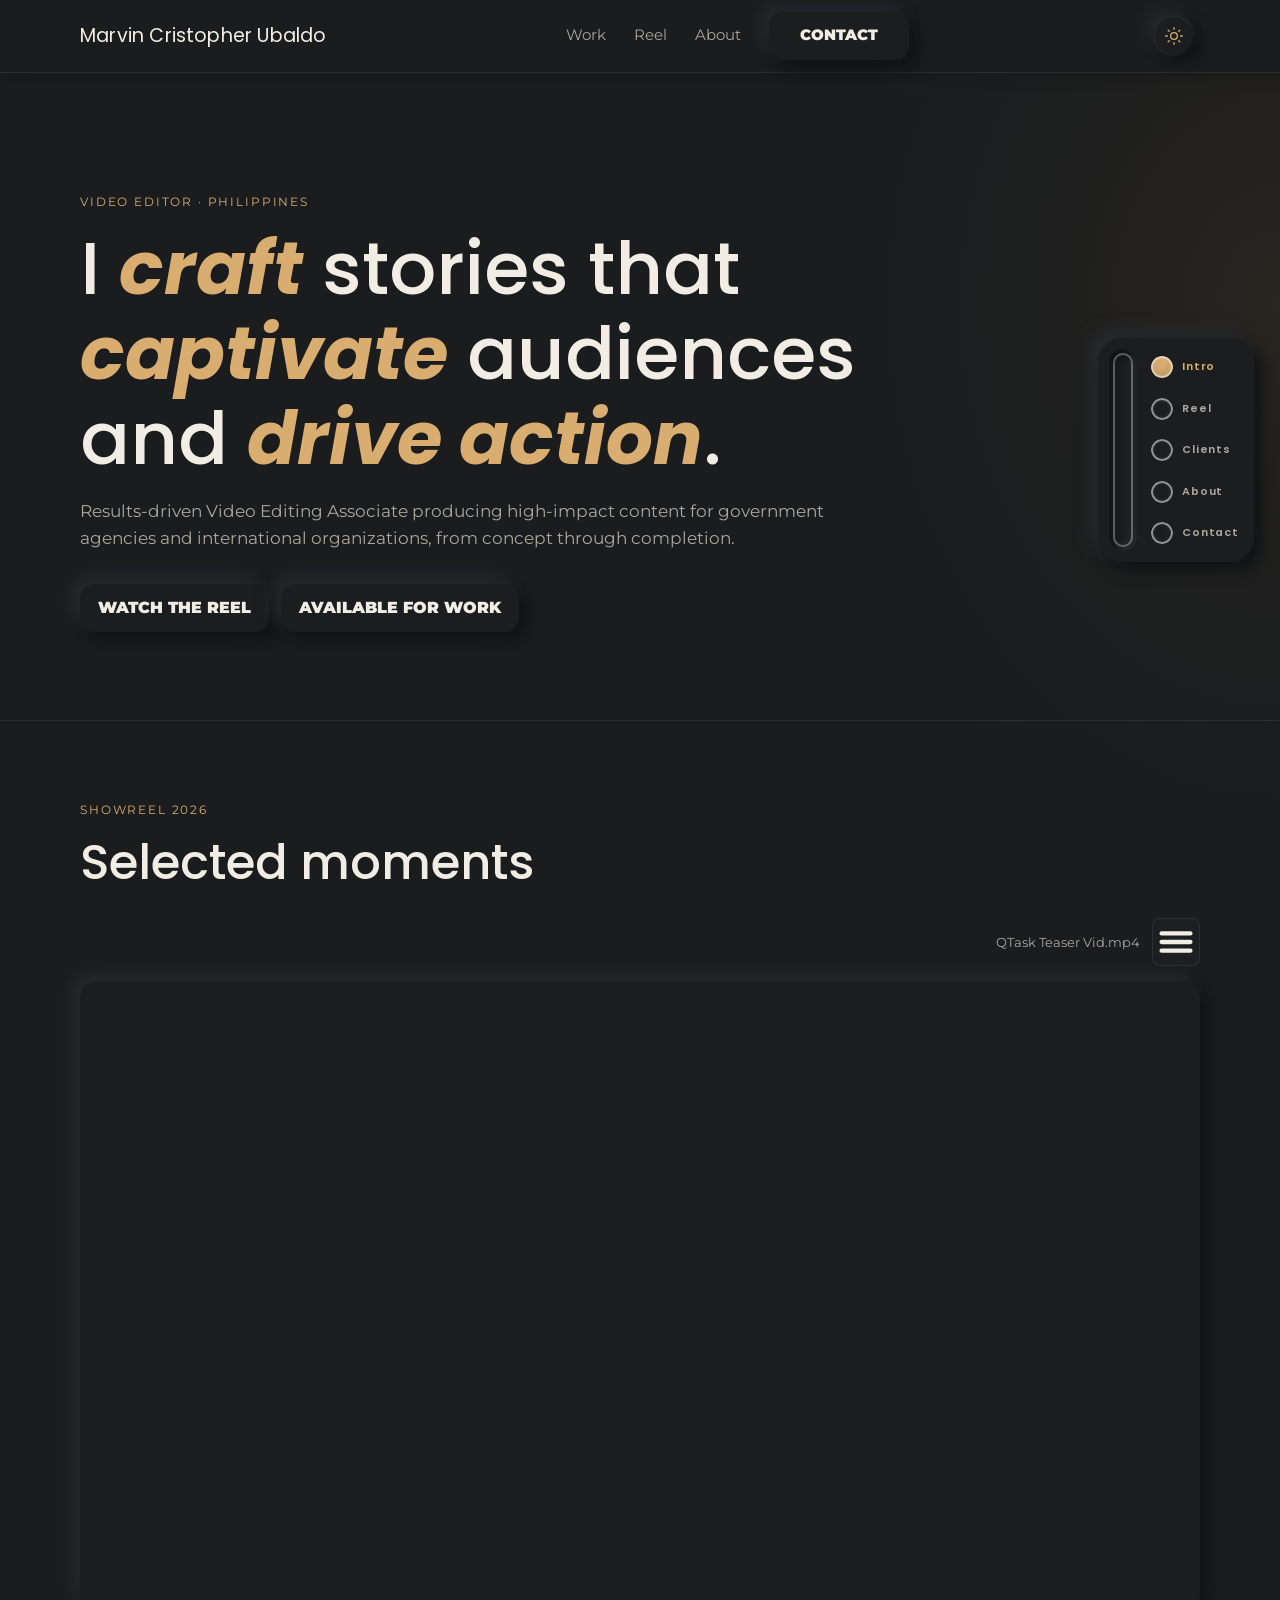
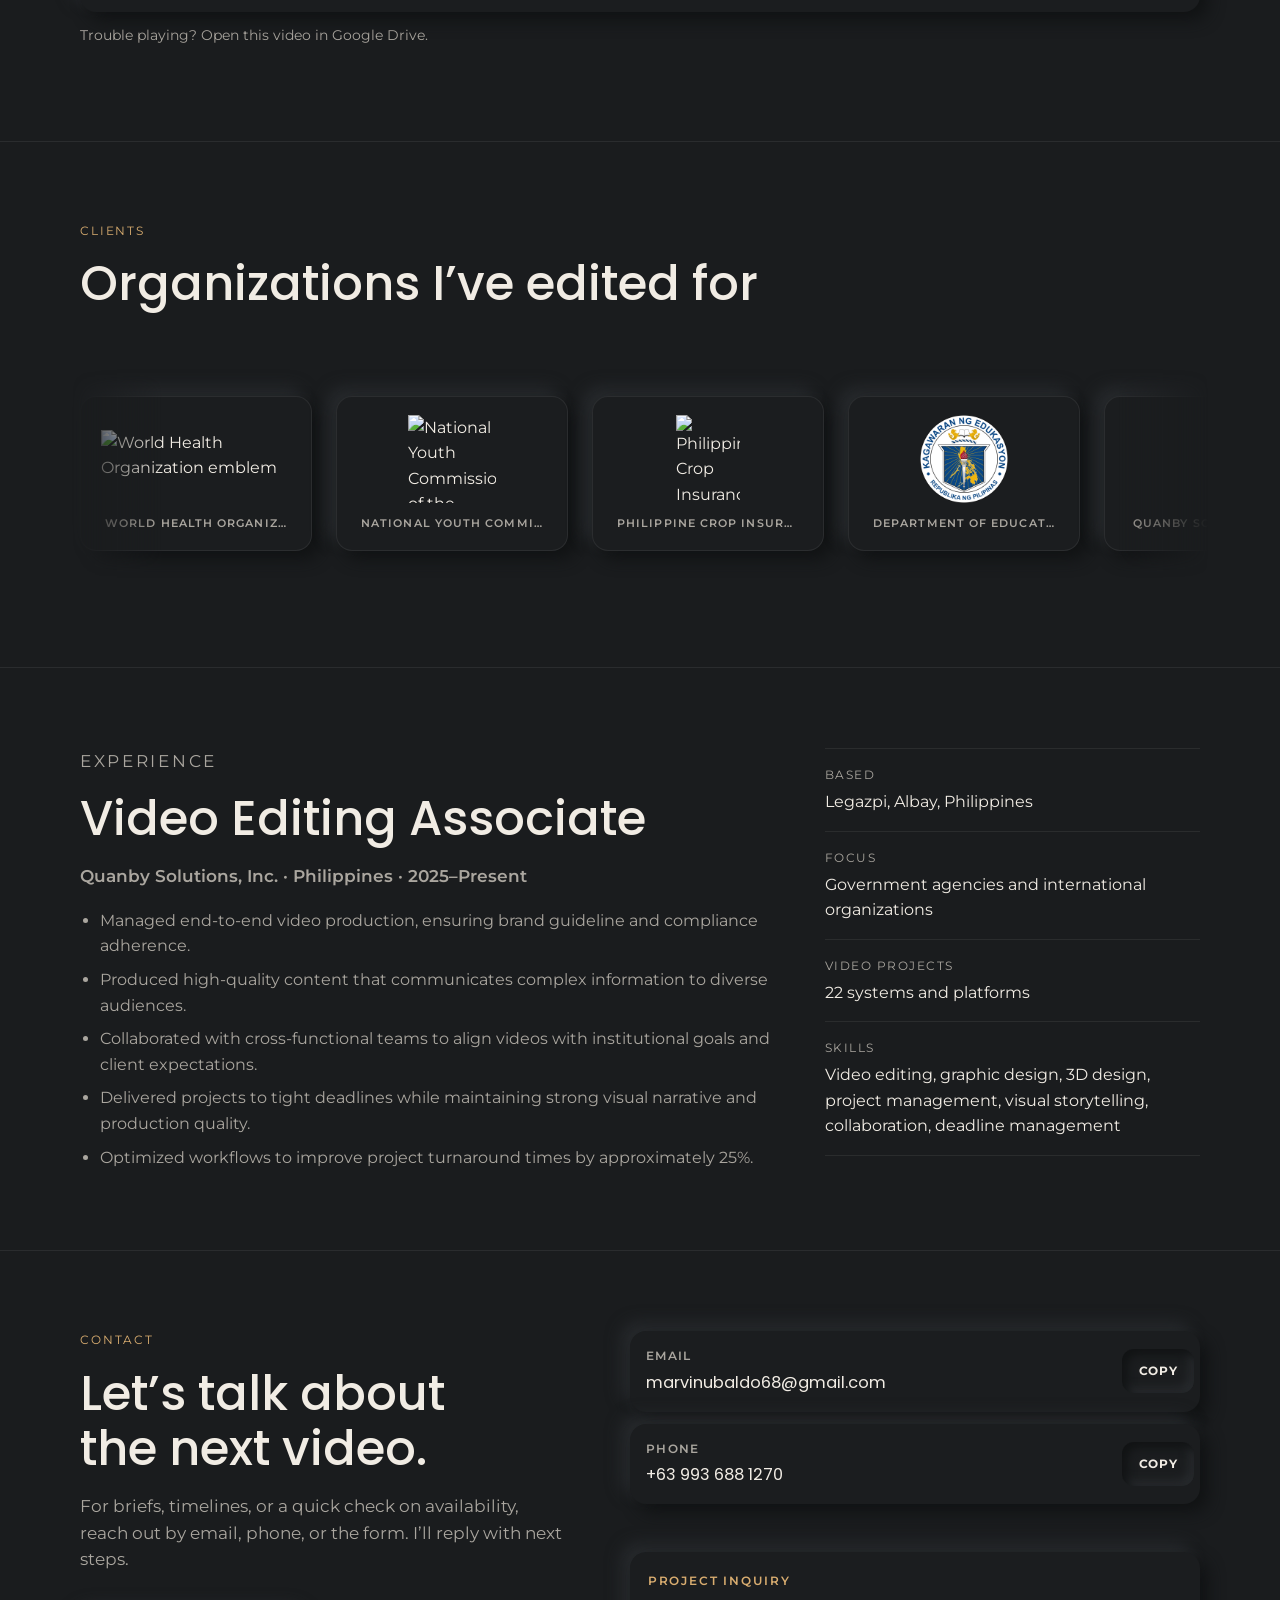
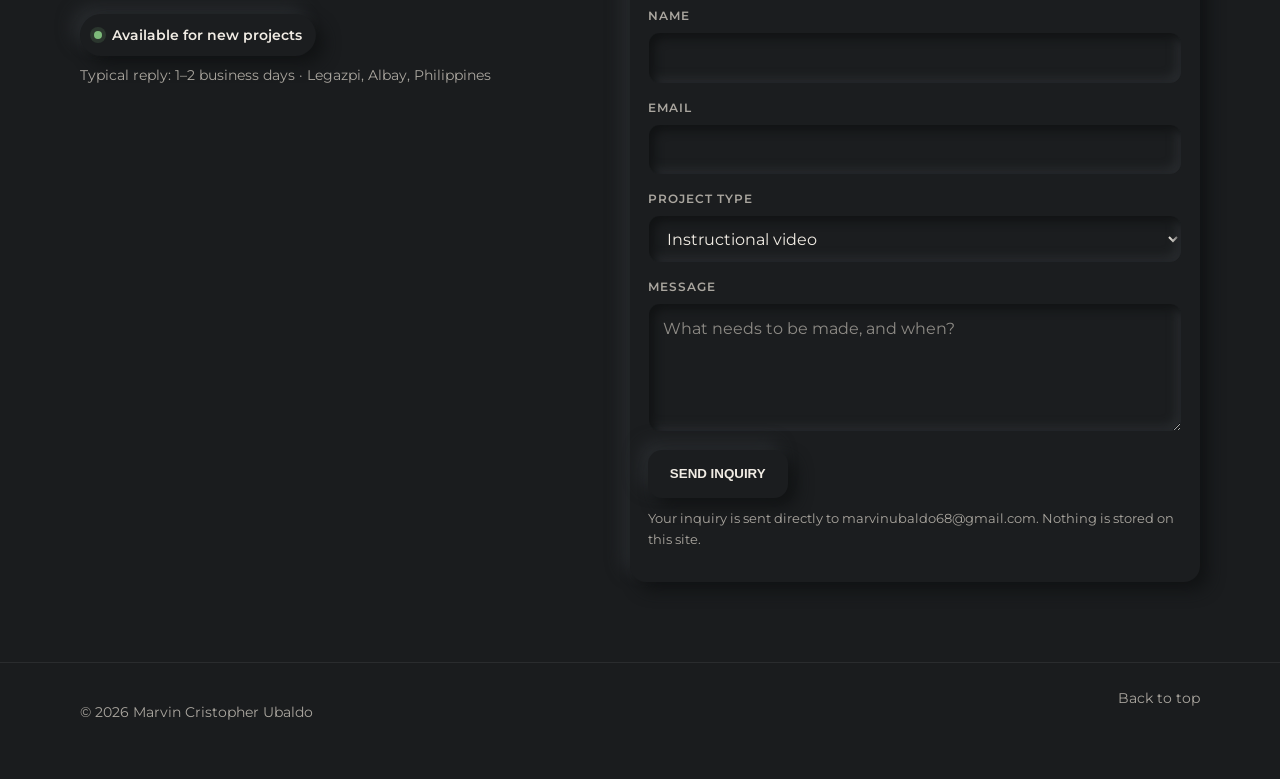
==== index.html @ cabde0e0 "" ====
<!DOCTYPE html>
<html lang="en">
  <head>
    <meta charset="UTF-8" />
    <meta name="viewport" content="width=device-width, initial-scale=1.0" />
    <title>Marvin Cristopher Ubaldo — Video Editor</title>
    <meta
      name="description"
      content="Video Editing Associate producing high-impact video content for government agencies and international organizations."
    />
    <meta property="og:title" content="Marvin Cristopher Ubaldo — Video Editor" />
    <meta
      property="og:description"
      content="High-impact video editing for government agencies, international organizations, health, education, and technology."
    />
    <meta property="og:type" content="website" />
    <link rel="icon" href="data:image/svg+xml,<svg xmlns='http://www.w3.org/2000/svg' viewBox='0 0 100 100'><rect fill='%230b0b0c' width='100' height='100'/><text y='.72em' x='12' font-size='78'>▶</text></svg>" />
    <link rel="preconnect" href="https://fonts.googleapis.com" />
    <link rel="preconnect" href="https://fonts.gstatic.com" crossorigin />
    <link
      href="https://fonts.googleapis.com/css2?family=Montserrat:wght@400;500;600;700&family=Poppins:wght@400;500;600;700&display=swap"
      rel="stylesheet"
    />
    <script>
      try {
        if (localStorage.getItem("portfolio-theme") === "light") {
          document.documentElement.dataset.theme = "light";
        }
      } catch {}
    </script>
    <link rel="stylesheet" href="css/style.css" />
  </head>
  <body>
    <a class="skip-link" href="#main">Skip to content</a>
    <nav class="division-nav" aria-label="Page sections" aria-expanded="false">
      <div class="radio-input">
        <div class="glass" aria-hidden="true"><div class="glass-inner"></div></div>
        <div class="selector">
          <label class="choice" for="division-home">
            <span class="choice-control"><input class="choice-circle" id="division-home" type="radio" name="division" value="home" aria-label="Go to introduction" checked /><span class="ball"></span></span>
            <span class="choice-name" aria-hidden="true">Intro</span>
          </label>
          <label class="choice" for="division-reel">
            <span class="choice-control"><input class="choice-circle" id="division-reel" type="radio" name="division" value="reel" aria-label="Go to showreel" /><span class="ball"></span></span>
            <span class="choice-name" aria-hidden="true">Reel</span>
          </label>
          <label class="choice" for="division-work">
            <span class="choice-control"><input class="choice-circle" id="division-work" type="radio" name="division" value="work" aria-label="Go to client logos" /><span class="ball"></span></span>
            <span class="choice-name" aria-hidden="true">Clients</span>
          </label>
          <label class="choice" for="division-about">
            <span class="choice-control"><input class="choice-circle" id="division-about" type="radio" name="division" value="about" aria-label="Go to about section" /><span class="ball"></span></span>
            <span class="choice-name" aria-hidden="true">About</span>
          </label>
          <label class="choice" for="division-contact">
            <span class="choice-control"><input class="choice-circle" id="division-contact" type="radio" name="division" value="contact" aria-label="Go to contact section" /><span class="ball"></span></span>
            <span class="choice-name" aria-hidden="true">Contact</span>
          </label>
        </div>
      </div>
    </nav>

    <header class="site-header" id="top">
      <div class="wrap header-inner">
        <a class="logo" href="#top">Marvin Cristopher Ubaldo</a>
        <button class="nav-toggle" type="button" aria-label="Open menu" aria-expanded="false">
          <span></span><span></span>
        </button>
        <nav class="nav" aria-label="Primary">
          <a href="#work">Work</a>
          <a href="#reel">Reel</a>
          <a href="#about">About</a>
          <a class="nav-cta box" href="#contact">Contact</a>
        </nav>
        <button
          class="toggle"
          id="theme-toggle"
          type="button"
          aria-label="Switch to light mode"
          aria-pressed="false"
          title="Switch to light mode"
        >
          <span class="button" aria-hidden="true"></span>
          <span class="label" aria-hidden="true">
            <svg class="theme-icon theme-icon-sun" viewBox="0 0 24 24" aria-hidden="true">
              <circle cx="12" cy="12" r="4" />
              <path d="M12 2v2m0 16v2M4.93 4.93l1.42 1.42m11.3 11.3 1.42 1.42M2 12h2m16 0h2M4.93 19.07l1.42-1.42m11.3-11.3 1.42-1.42" />
            </svg>
            <svg class="theme-icon theme-icon-moon" viewBox="0 0 24 24" aria-hidden="true">
              <path d="M20.2 15.2A8.5 8.5 0 0 1 8.8 3.8 8.5 8.5 0 1 0 20.2 15.2Z" />
            </svg>
          </span>
        </button>
      </div>
    </header>

    <main id="main">
      <section class="hero reveal" id="home">
        <div class="wrap hero-inner">
          <p class="eyebrow">Video editor · Philippines</p>
          <h1>
            I <strong>craft</strong> stories that <strong>captivate</strong>
            audiences and <strong>drive action</strong>.
          </h1>
          <p class="lede">
            Results-driven Video Editing Associate producing high-impact content
            for government agencies and international organizations, from concept
            through completion.
          </p>
          <div class="hero-actions">
            <a class="box" href="#reel">Watch the reel</a>
            <a class="box" href="#contact">Available for work</a>
          </div>
        </div>
      </section>

      <section class="reel reveal" id="reel">
        <div class="wrap">
          <div class="section-head">
            <p class="eyebrow">Showreel 2026</p>
            <h2>Selected moments</h2>
          </div>
          <div class="reel-controls">
            <p class="reel-current" id="reel-current">QTask Teaser Vid.mp4</p>
            <label class="hamburger">
              <input
                id="reel-menu-toggle"
                type="checkbox"
                aria-label="Choose a project"
                aria-expanded="false"
                aria-controls="reel-project-menu"
              />
              <svg viewBox="0 0 32 32" aria-hidden="true">
                <path class="line line-top" d="M6 10H26" />
                <path class="line line-middle" d="M6 16H26" />
                <path class="line line-bottom" d="M6 22H26" />
              </svg>
            </label>
            <div class="reel-project-menu" id="reel-project-menu" aria-label="Choose a project" aria-hidden="true" inert>
              <button class="reel-project-option" type="button" data-file-id="1BiX3a0gwJV4_x8pyCG_g06KOIWh4gqRu" aria-pressed="true">QTask Teaser Vid.mp4</button>
              <button class="reel-project-option" type="button" data-file-id="14XFI63H0WCrE6YKmWakEeVRTn1YsuMh0" aria-pressed="false">AMLC.mp4</button>
              <button class="reel-project-option" type="button" data-file-id="114niZEH38hlTI4XPyJ0U5Mr_QHOIgMUU" aria-pressed="false">Company Video V4.mp4</button>
              <button class="reel-project-option" type="button" data-file-id="1KdA3yZOkEAo1lewmwrV8iKa0WuC0o9xU" aria-pressed="false">HSI Business Permit.mp4</button>
              <button class="reel-project-option" type="button" data-file-id="1lAkY49E4Ro356XwTjLTa77VQ4K7a3o5R" aria-pressed="false">Intro 1.mp4</button>
              <button class="reel-project-option" type="button" data-file-id="1XGsrEm5Caa4RMW5086Nq8PIGOPHhDCNz" aria-pressed="false">NotarioPH Instructional Video w BGM.mov</button>
              <button class="reel-project-option" type="button" data-file-id="1Q4J8jz0TqCvUgegjXnCtSAJDOPYtAxvG" aria-pressed="false">OJT Vid.mp4</button>
              <button class="reel-project-option" type="button" data-file-id="1CGi5XQbRn2uJbsKB0EpmRt9eViXzoH3u" aria-pressed="false">PCIC V4.mp4</button>
              <button class="reel-project-option" type="button" data-file-id="1b2B5_kWeyuWM6apqQh5XbuXgGr70DQC_" aria-pressed="false">QCount Instructional Vid.mp4</button>
              <button class="reel-project-option" type="button" data-file-id="1_UhOCi1VJ2Z5fKiFRtSI5uZCk6cL7Nc_" aria-pressed="false">QLearn Inst Vid V2.mp4</button>
              <button class="reel-project-option" type="button" data-file-id="1vtCERbIDONugplg_KWCmDtavDAnak-I9" aria-pressed="false">Qlegal Onboarding Step By Step.mp4</button>
              <button class="reel-project-option" type="button" data-file-id="1SYet_2sdRHfND-AYXxdCWFtkZuwAVMEy" aria-pressed="false">QSign Lite Instructional Vid.mp4</button>
              <button class="reel-project-option" type="button" data-file-id="1AGch4qs7Tpsc6V67uovvyATKj631w-Zi" aria-pressed="false">QTask.mp4</button>
              <button class="reel-project-option" type="button" data-file-id="1oCq6NUgcASYRNbliH4w8GDipsNSbKkFB" aria-pressed="false">Quanby ChatBots Final Version.mp4</button>
              <button class="reel-project-option" type="button" data-file-id="1wOBVCcmTBta10c1zfeChfsaV-kUZ9O2_" aria-pressed="false">Quanby Legal Instructional Vid 2.0.mp4</button>
              <button class="reel-project-option" type="button" data-file-id="13nnYVKcbdf6C4SOsGCkURLZYRpPMZ6L9" aria-pressed="false">Quanby Promo Revised (Audio).mp4</button>
              <button class="reel-project-option" type="button" data-file-id="1abN4r-eQDm6BVIuJ863qMXKGlYoU5itC" aria-pressed="false">Teaser.mp4</button>
            </div>
          </div>
          <div class="video-frame">
            <iframe
              id="reel-player"
              src="https://drive.google.com/file/d/1BiX3a0gwJV4_x8pyCG_g06KOIWh4gqRu/preview"
              title="QTask Teaser Vid.mp4 preview"
              loading="eager"
              referrerpolicy="strict-origin-when-cross-origin"
              allow="autoplay; encrypted-media; fullscreen; picture-in-picture"
              allowfullscreen
            ></iframe>
          </div>
          <p class="hint">
            Trouble playing? <a id="reel-fallback" href="https://drive.google.com/file/d/1BiX3a0gwJV4_x8pyCG_g06KOIWh4gqRu/view" target="_blank" rel="noopener">Open this video in Google Drive</a>.
          </p>
        </div>
      </section>

      <section class="work reveal" id="work">
        <div class="wrap">
          <div class="section-head">
            <p class="eyebrow">CLIENTS</p>
            <h2>Organizations I’ve edited for</h2>
          </div>

          <div class="client-carousel" aria-label="Client logos" data-client-carousel>
            <div class="client-carousel__stage" data-client-stage>
              <div class="client-carousel__track" data-client-track>
                <article class="client-logo-card" data-client="who">
                  <div class="client-logo-card__mark">
                    <span class="who-emblem-crop">
                      <img class="client-logo who-emblem" src="https://upload.wikimedia.org/wikipedia/commons/2/26/World_Health_Organization_Logo.svg" alt="World Health Organization emblem" width="588" height="180" loading="lazy" />
                    </span>
                  </div>
                  <div class="client-logo-card__name">World Health Organization</div>
                </article>
                <article class="client-logo-card" data-client="nyc">
                  <div class="client-logo-card__mark">
                    <img class="client-logo" src="https://upload.wikimedia.org/wikipedia/commons/thumb/1/19/National_Youth_Commission_Philippines.svg/330px-National_Youth_Commission_Philippines.svg.png" alt="National Youth Commission of the Philippines seal" width="330" height="330" loading="lazy" />
                  </div>
                  <div class="client-logo-card__name">National Youth Commission</div>
                </article>
                <article class="client-logo-card" data-client="pcic">
                  <div class="client-logo-card__mark">
                    <img class="client-logo pcic-logo" src="https://upload.wikimedia.org/wikipedia/commons/thumb/d/d4/Philippine_Crop_Insurance_Corporation_%28PCIC%29.svg/250px-Philippine_Crop_Insurance_Corporation_%28PCIC%29.svg.png" alt="Philippine Crop Insurance Corporation logo" width="250" height="347" loading="lazy" />
                  </div>
                  <div class="client-logo-card__name">Philippine Crop Insurance Corporation</div>
                </article>
                <article class="client-logo-card" data-client="deped">
                  <div class="client-logo-card__mark">
                    <img class="client-logo deped-logo" src="assets/Department_of_Education.svg.webp" alt="Department of Education (DepEd) logo mark" width="490" height="250" loading="lazy" decoding="async" />
                  </div>
                  <div class="client-logo-card__name">Department of Education</div>
                </article>
                <article class="client-logo-card" data-client="qs">
                  <div class="client-logo-card__mark">
                    <img class="client-logo" src="assets/logos/quanby-logo-mark.png" alt="Quanby Solutions, Inc. logo mark" width="468" height="468" loading="lazy" decoding="async" />
                  </div>
                  <div class="client-logo-card__name">Quanby Solutions, Inc.</div>
                </article>

                <article class="client-logo-card" data-client="who">
                  <div class="client-logo-card__mark">
                    <span class="who-emblem-crop">
                      <img class="client-logo who-emblem" src="https://upload.wikimedia.org/wikipedia/commons/2/26/World_Health_Organization_Logo.svg" alt="World Health Organization emblem" width="588" height="180" loading="lazy" />
                    </span>
                  </div>
                  <div class="client-logo-card__name">World Health Organization</div>
                </article>
                <article class="client-logo-card" data-client="nyc">
                  <div class="client-logo-card__mark">
                    <img class="client-logo" src="https://upload.wikimedia.org/wikipedia/commons/thumb/1/19/National_Youth_Commission_Philippines.svg/330px-National_Youth_Commission_Philippines.svg.png" alt="National Youth Commission of the Philippines seal" width="330" height="330" loading="lazy" />
                  </div>
                  <div class="client-logo-card__name">National Youth Commission</div>
                </article>
                <article class="client-logo-card" data-client="pcic">
                  <div class="client-logo-card__mark">
                    <img class="client-logo pcic-logo" src="https://upload.wikimedia.org/wikipedia/commons/thumb/d/d4/Philippine_Crop_Insurance_Corporation_%28PCIC%29.svg/250px-Philippine_Crop_Insurance_Corporation_%28PCIC%29.svg.png" alt="Philippine Crop Insurance Corporation logo" width="250" height="347" loading="lazy" />
                  </div>
                  <div class="client-logo-card__name">Philippine Crop Insurance Corporation</div>
                </article>
                <article class="client-logo-card" data-client="deped">
                  <div class="client-logo-card__mark">
                    <img class="client-logo deped-logo" src="assets/Department_of_Education.svg.webp" alt="Department of Education (DepEd) logo mark" width="490" height="250" loading="lazy" decoding="async" />
                  </div>
                  <div class="client-logo-card__name">Department of Education</div>
                </article>
                <article class="client-logo-card" data-client="qs">
                  <div class="client-logo-card__mark">
                    <img class="client-logo" src="assets/logos/quanby-logo-mark.png" alt="Quanby Solutions, Inc. logo mark" width="468" height="468" loading="lazy" decoding="async" />
                  </div>
                  <div class="client-logo-card__name">Quanby Solutions, Inc.</div>
                </article>
              </div>
            </div>
            <div class="client-carousel__panel" data-client-panel aria-live="polite"></div>
          </div>
      </section>

      <section class="about reveal" id="about">
        <div class="wrap about-grid">
          <div>
            <p class="eyebrow">Experience</p>
            <h2>Video Editing Associate</h2>
            <p class="experience-meta">Quanby Solutions, Inc. · Philippines · 2025–Present</p>
            <ul class="experience-list">
              <li>Managed end-to-end video production, ensuring brand guideline and compliance adherence.</li>
              <li>Produced high-quality content that communicates complex information to diverse audiences.</li>
              <li>Collaborated with cross-functional teams to align videos with institutional goals and client expectations.</li>
              <li>Delivered projects to tight deadlines while maintaining strong visual narrative and production quality.</li>
              <li>Optimized workflows to improve project turnaround times by approximately 25%.</li>
            </ul>
          </div>
          <ul class="facts">
            <li>
              <span>Based</span>
              Legazpi, Albay, Philippines
            </li>
            <li>
              <span>Focus</span>
              Government agencies and international organizations
            </li>
            <li>
              <span>Video projects</span>
              22 systems and platforms
            </li>
            <li>
              <span>Skills</span>
              Video editing, graphic design, 3D design, project management, visual storytelling, collaboration, deadline management
            </li>
          </ul>
        </div>
      </section>

      <section class="contact reveal" id="contact">
        <div class="wrap contact-layout">
          <div class="contact-intro">
            <p class="eyebrow">Contact</p>
            <h2>Let’s talk about the next video.</h2>
            <p class="lede">
              For briefs, timelines, or a quick check on availability, reach out
              by email, phone, or the form. I’ll reply with next steps.
            </p>
            <p class="contact-availability">
              <span class="status-dot" aria-hidden="true"></span>
              <span>Available for new projects</span>
            </p>
            <p class="contact-note">Typical reply: 1–2 business days · Legazpi, Albay, Philippines</p>
          </div>

          <div class="contact-panel">
            <div class="contact-methods">
              <div class="contact-card">
                <a class="contact-card-link" href="mailto:marvinubaldo68@gmail.com">
                  <span class="contact-card-label">Email</span>
                  <span class="contact-card-value">marvinubaldo68@gmail.com</span>
                </a>
                <button
                  class="copy-btn"
                  type="button"
                  data-copy="marvinubaldo68@gmail.com"
                  aria-label="Copy email address"
                >
                  Copy
                </button>
              </div>
              <div class="contact-card">
                <a class="contact-card-link" href="tel:+639936881270">
                  <span class="contact-card-label">Phone</span>
                  <span class="contact-card-value">+63 993 688 1270</span>
                </a>
                <button
                  class="copy-btn"
                  type="button"
                  data-copy="+639936881270"
                  aria-label="Copy phone number"
                >
                  Copy
                </button>
              </div>
            </div>
            <p class="copy-status" id="copy-status" role="status" aria-live="polite"></p>

            <form class="contact-form" id="contact-form" novalidate aria-labelledby="contact-form-title" action="https://formspree/f/QFILLMEIN" method="POST">
              <p class="contact-form-title" id="contact-form-title">Project inquiry</p>
              <div class="field">
                <label for="contact-name">Name</label>
                <input id="contact-name" name="name" type="text" autocomplete="name" required maxlength="120" aria-describedby="contact-name-error" />
                <p class="field-error" id="contact-name-error" hidden></p>
              </div>
              <div class="field">
                <label for="contact-email">Email</label>
                <input id="contact-email" name="email" type="email" autocomplete="email" required maxlength="160" aria-describedby="contact-email-error" />
                <p class="field-error" id="contact-email-error" hidden></p>
              </div>
              <div class="field">
                <label for="contact-type">Project type</label>
                <select id="contact-type" name="type">
                  <option value="Instructional video">Instructional video</option>
                  <option value="Promotional video">Promotional video</option>
                  <option value="Showreel / campaign">Showreel / campaign</option>
                  <option value="Something else">Something else</option>
                </select>
              </div>
              <div class="field">
                <label for="contact-message">Message</label>
                <textarea id="contact-message" name="message" rows="4" required minlength="10" maxlength="2000" placeholder="What needs to be made, and when?" aria-describedby="contact-message-error"></textarea>
                <p class="field-error" id="contact-message-error" hidden></p>
              </div>
              <div class="contact-form-actions">
                <button class="box" id="contact-submit" type="submit">Send inquiry</button>
                <p class="form-hint">Your inquiry is sent directly to marvinubaldo68@gmail.com. Nothing is stored on this site.</p>
              </div>
              <input type="hidden" name="_subject" value="New project inquiry from the portfolio" />
              <input type="hidden" name="_replyto" value="Auto-reply to sender" />
              <input type="text" name="_honey" tabindex="-1" autocomplete="off" aria-hidden="true" class="contact-form-honeypot" />
              <p class="form-status" id="form-status" role="status" aria-live="polite"></p>
            </form>
          </div>
        </div>
      </section>
    </main>

    <footer class="site-footer">
      <div class="wrap footer-inner">
        <p>© <span id="year"></span> Marvin Cristopher Ubaldo</p>
        <a href="#top">Back to top</a>
      </div>
    </footer>

    <script src="js/main.js"></script>
  </body>
</html>
---- css/style.css ----
:root {
  --bg: #1a1c1e;
  --bg-2: #1d2022;
  --surface: #1b1d1f;
  --text: #f1ece4;
  --muted: #aaa69f;
  --line: rgba(255, 255, 255, 0.07);
  --accent: #d9ad70;
  --header-bg: rgba(27, 29, 31, 0.92);
  --ambient-strong: rgba(150, 108, 56, 0.12);
  --ambient-soft: rgba(83, 61, 36, 0.07);
  --neo-light: #282b2e;
  --neo-dark: #111314;
  --neo-raised: 8px 8px 16px var(--neo-dark), -8px -8px 16px var(--neo-light);
  --neo-inset: inset 5px 5px 10px var(--neo-dark), inset -5px -5px 10px var(--neo-light);
  --toggle-face: var(--surface);
  --toggle-label: var(--accent);
  --max: 1120px;
  color-scheme: dark;
}

:root[data-theme="light"] {
  --bg: #e5e8ec;
  --bg-2: #e5e8ec;
  --surface: #e5e8ec;
  --text: #26282b;
  --muted: #666b70;
  --line: rgba(38, 40, 43, 0.08);
  --accent: #8c622f;
  --header-bg: rgba(229, 232, 236, 0.92);
  --ambient-strong: rgba(190, 142, 77, 0.14);
  --ambient-soft: rgba(190, 142, 77, 0.07);
  --neo-light: #ffffff;
  --neo-dark: #c5c9ce;
  --neo-raised: 8px 8px 16px var(--neo-dark), -8px -8px 16px var(--neo-light);
  --neo-inset: inset 5px 5px 10px var(--neo-dark), inset -5px -5px 10px var(--neo-light);
  --toggle-face: var(--surface);
  --toggle-label: var(--accent);
  color-scheme: light;
}

*,
*::before,
*::after {
  box-sizing: border-box;
}

html {
  scroll-behavior: smooth;
}

body {
  margin: 0;
  font-family: "Montserrat", sans-serif;
  background: radial-gradient(
      ellipse 48vw 86vh at 100% 34%,
      var(--ambient-strong) 0%,
      var(--ambient-soft) 38%,
      transparent 74%
    ),
    var(--bg);
  background-attachment: fixed;
  color: var(--text);
  line-height: 1.6;
}

img,
iframe {
  max-width: 100%;
  display: block;
}

a {
  color: inherit;
  text-decoration: none;
}

.skip-link {
  position: absolute;
  left: -999px;
  top: 0;
}

.skip-link:focus {
  left: 16px;
  top: 16px;
  background: var(--text);
  color: var(--bg);
  padding: 8px 12px;
  z-index: 20;
}

.wrap {
  width: min(var(--max), calc(100% - 40px));
  margin-inline: auto;
}

.site-header {
  position: sticky;
  top: 0;
  z-index: 10;
  background: var(--header-bg);
  backdrop-filter: blur(16px);
  border-bottom: 1px solid var(--line);
  box-shadow: 0 5px 14px rgba(0, 0, 0, 0.16), 0 -2px 8px rgba(255, 255, 255, 0.025);
}

.header-inner {
  display: flex;
  align-items: center;
  justify-content: space-between;
  min-height: 72px;
}

.toggle {
  position: relative;
  display: inline-block;
  flex: 0 0 52px;
  width: 52px;
  height: 52px;
  padding: 0;
  border: 0;
  border-radius: 50%;
  background: transparent;
  cursor: pointer;
  -webkit-tap-highlight-color: transparent;
}

.toggle::before {
  content: "";
  position: absolute;
  top: 50%;
  left: 50%;
  width: 46px;
  height: 46px;
  border-radius: 50%;
  background: var(--accent);
  opacity: 0.15;
  transform: translate(-50%, -50%) scale(0.88);
  transition: opacity 300ms ease, transform 300ms ease;
}

.toggle .button {
  position: absolute;
  top: 50%;
  left: 50%;
  display: block;
  width: 38px;
  height: 38px;
  border-radius: 50%;
  background: var(--toggle-face);
  box-shadow: var(--neo-raised);
  transform: translate(-50%, -50%);
  transition: all 300ms cubic-bezier(0.23, 1, 0.32, 1);
}

.toggle .label {
  position: absolute;
  inset: 0;
  z-index: 1;
  display: grid;
  place-items: center;
  color: var(--toggle-label);
  transition: color 300ms ease-out;
  pointer-events: none;
}

.toggle:hover::before {
  opacity: 0.24;
  transform: translate(-50%, -50%) scale(1);
}

.toggle:active .button,
.toggle[aria-pressed="true"] .button {
  box-shadow: var(--neo-inset);
}

.toggle:focus-visible {
  outline: 2px solid var(--accent);
  outline-offset: 4px;
}

.theme-icon {
  width: 20px;
  height: 20px;
  fill: none;
  stroke: currentColor;
  stroke-linecap: round;
  stroke-linejoin: round;
  stroke-width: 1.6;
}

.theme-icon-moon,
:root[data-theme="light"] .theme-icon-sun {
  display: none;
}

:root[data-theme="light"] .theme-icon-moon {
  display: block;
}

.logo {
  font-family: "Poppins", sans-serif;
  font-size: 1.2rem;
  letter-spacing: 0.01em;
}

.nav {
  display: flex;
  gap: 28px;
  align-items: center;
}

.nav a {
  color: var(--muted);
  font-size: 0.92rem;
}

.nav a:hover,
.nav-cta {
  color: var(--text);
}

.nav-toggle {
  display: none;
  position: relative;
  width: 40px;
  height: 40px;
  padding: 8px;
  border: 0;
  border-radius: 12px;
  background: var(--surface);
  color: var(--text);
  box-shadow: var(--neo-raised);
  cursor: pointer;
  transition: box-shadow 180ms ease, color 180ms ease;
}

.nav-toggle span {
  display: block;
  height: 1px;
  background: currentColor;
  margin: 7px 0;
}

.division-nav {
  position: fixed;
  top: 50%;
  right: clamp(10px, 2vw, 28px);
  z-index: 12;
  transform: translateY(-50%);
}

.radio-input {
  display: flex;
  align-items: stretch;
  width: 156px;
  min-height: 224px;
  gap: 12px;
  padding: 10px;
  border: 1px solid transparent;
  border-radius: 24px;
  background: var(--surface);
  box-shadow: var(--neo-raised);
  backdrop-filter: blur(12px);
  transition: width 320ms cubic-bezier(0.2, 0.8, 0.2, 1), min-height 320ms ease,
    padding 320ms ease, gap 320ms ease, border-radius 320ms ease;
}

.division-nav:not([aria-expanded="true"]) .radio-input {
  width: 44px;
  min-height: 198px;
  gap: 0;
  padding: 8px;
  border-radius: 22px;
}

:root[data-theme="light"] .radio-input {
  background: var(--surface);
}

.glass {
  flex: 0 0 28px;
  margin-right: 2px;
  padding: 4px;
  border-radius: 18px;
  background-color: var(--surface);
  box-shadow: var(--neo-inset);
  backdrop-filter: blur(8px);
}

.glass-inner {
  width: 100%;
  height: 100%;
  border: 2px solid rgba(245, 245, 245, 0.32);
  border-radius: 14px;
}

.selector {
  display: flex;
  flex-direction: column;
  justify-content: space-between;
}

.choice {
  display: flex;
  align-items: center;
  min-height: 30px;
  margin: 3px 0;
  cursor: pointer;
}

.choice-control {
  position: relative;
  z-index: 0;
  flex: 0 0 22px;
  width: 22px;
  height: 22px;
  margin-right: 9px;
  overflow: hidden;
  border-radius: 50%;
}

.choice-circle {
  position: relative;
  z-index: 2;
  display: block;
  width: 100%;
  height: 100%;
  margin: 0;
  appearance: none;
  border: 2px solid rgba(245, 245, 245, 0.55);
  border-radius: 50%;
  background: transparent;
  box-shadow: 0 0 12px -8px var(--text), inset 0 0 10px -8px var(--text);
  cursor: pointer;
  transition: background-color 180ms ease, border-color 180ms ease, box-shadow 180ms ease;
}

.choice-circle:focus-visible {
  outline: 2px solid var(--accent);
  outline-offset: -2px;
}

.ball {
  position: absolute;
  inset: 0;
  z-index: 1;
  transform: translateX(-26px);
  border-radius: 50%;
  background: var(--accent);
  box-shadow: 0 4px 8px rgba(0, 0, 0, 0.16), inset 0 -5px 8px rgba(0, 0, 0, 0.14);
  transition: transform 500ms cubic-bezier(0.4, 0, 0.2, 1);
  pointer-events: none;
}

.choice-circle:checked + .ball {
  transform: translateX(0);
}

.choice-name {
  color: var(--muted);
  font-family: "Poppins", sans-serif;
  font-size: 0.68rem;
  font-weight: 600;
  letter-spacing: 0.07em;
  transition: color 180ms ease;
  white-space: nowrap;
}

.division-nav:not([aria-expanded="true"]) .glass {
  display: none;
}

.division-nav:not([aria-expanded="true"]) .choice-control {
  margin-right: 0;
}

.division-nav:not([aria-expanded="true"]) .choice-name {
  position: absolute;
  width: 1px;
  height: 1px;
  overflow: hidden;
  clip-path: inset(50%);
  opacity: 0;
}

.division-nav[aria-expanded="true"] .choice-name {
  position: static;
  width: auto;
  height: auto;
  overflow: visible;
  clip-path: none;
  opacity: 1;
}

.choice:has(.choice-circle:checked) .choice-name,
.choice:hover .choice-name {
  color: var(--accent);
}

.box,
.nav a.box {
  display: inline-flex;
  align-items: center;
  justify-content: center;
  min-width: 140px;
  min-height: 48px;
  padding: 0 18px;
  margin: 0;
  border: 0;
  border-radius: 14px;
  background: var(--surface);
  color: var(--text);
  text-align: center;
  text-transform: uppercase;
  font-weight: 900;
  box-shadow: var(--neo-raised);
  transition: box-shadow 180ms ease, color 180ms ease, transform 180ms ease;
}

.box:hover {
  color: var(--accent);
  transform: translateY(-1px);
  box-shadow: 5px 5px 10px var(--neo-dark), -5px -5px 10px var(--neo-light);
}

.box:active {
  transform: translateY(0);
  box-shadow: var(--neo-inset);
}

.nav-toggle:hover {
  color: var(--accent);
  box-shadow: var(--neo-inset);
}

.nav-toggle:focus-visible,
.box:focus-visible {
  outline: 2px solid var(--accent);
  outline-offset: 4px;
}

.hero {
  padding: 120px 0 88px;
}

.hero-inner {
  max-width: 820px;
  margin-left: max(20px, calc((100% - var(--max)) / 2));
}

.eyebrow {
  text-transform: uppercase;
  letter-spacing: 0.16em;
  font-size: 0.72rem;
  color: var(--accent);
  margin: 0 0 16px;
}

h1,
h2,
h3 {
  font-family: "Poppins", sans-serif;
  font-weight: 500;
  line-height: 1.15;
  margin: 0 0 16px;
}

h1 {
  font-size: clamp(2.4rem, 6vw, 4.6rem);
}

h1 strong {
  font-weight: 700;
  font-style: italic;
  color: var(--accent);
}

h2 {
  font-size: clamp(2rem, 4vw, 3rem);
}

.lede,
.project-copy p,
.about p {
  color: var(--muted);
  font-size: 1.05rem;
}

.hero-actions {
  display: flex;
  flex-wrap: wrap;
  gap: 12px;
  margin-top: 32px;
}

.btn {
  display: inline-flex;
  align-items: center;
  justify-content: center;
  min-height: 48px;
  text-decoration: none;
}

.section-head {
  margin-bottom: 28px;
}

.reel-controls {
  position: relative;
  display: flex;
  flex-wrap: wrap;
  align-items: center;
  justify-content: flex-end;
  gap: 12px;
  margin-bottom: 16px;
}

.reel-current {
  margin: 0;
  color: var(--muted);
  font-size: 0.82rem;
}

.hamburger {
  position: relative;
  display: inline-flex;
  align-items: center;
  justify-content: center;
  width: 48px;
  height: 48px;
  padding: 0;
  border: 1px solid var(--line);
  border-radius: 8px;
  background: var(--bg-2);
  color: var(--text);
  cursor: pointer;
}

.hamburger input {
  position: absolute;
  width: 1px;
  height: 1px;
  padding: 0;
  margin: -1px;
  overflow: hidden;
  clip: rect(0, 0, 0, 0);
  clip-path: inset(50%);
  white-space: nowrap;
}

.hamburger svg {
  height: 3em;
  transition: transform 600ms cubic-bezier(0.4, 0, 0.2, 1);
}

.hamburger .line {
  fill: none;
  stroke: currentColor;
  stroke-linecap: round;
  stroke-linejoin: round;
  stroke-width: 3;
  transform-box: fill-box;
  transform-origin: center;
  transition: transform 300ms cubic-bezier(0.4, 0, 0.2, 1), opacity 200ms ease;
}

.hamburger .line-middle {
  transition-delay: 100ms;
}

.hamburger input:checked + svg .line-top {
  transform: translateY(6px) rotate(45deg);
}

.hamburger input:checked + svg .line-middle {
  opacity: 0;
}

.hamburger input:checked + svg .line-bottom {
  transform: translateY(-6px) rotate(-45deg);
}

.hamburger:hover {
  border-color: var(--accent);
  color: var(--accent);
}

.hamburger input:focus-visible + svg,
.reel-project-option:focus-visible {
  outline: 2px solid var(--accent);
  outline-offset: 3px;
}

.reel-project-menu {
  position: absolute;
  top: calc(100% + 10px);
  right: 0;
  z-index: 5;
  width: min(360px, calc(100vw - 40px));
  max-height: min(55vh, 360px);
  overflow-y: auto;
  padding: 6px;
  border: 1px solid transparent;
  border-radius: 14px;
  background: var(--surface);
  box-shadow: var(--neo-raised);
  opacity: 0;
  visibility: hidden;
  pointer-events: none;
  transform: translateY(-8px) scale(0.98);
  transform-origin: top right;
  transition: opacity 180ms ease, transform 240ms cubic-bezier(0.2, 0.8, 0.2, 1),
    visibility 240ms;
}

.reel-project-menu[data-open="true"] {
  opacity: 1;
  visibility: visible;
  pointer-events: auto;
  transform: translateY(0) scale(1);
}

.reel-project-option {
  display: block;
  width: 100%;
  padding: 10px 12px;
  border: 0;
  border-radius: 4px;
  background: transparent;
  color: var(--text);
  font: inherit;
  text-align: left;
  cursor: pointer;
  opacity: 0;
  transform: translateY(-4px);
  transition: background-color 220ms ease, color 220ms ease, opacity 180ms ease,
    transform 220ms cubic-bezier(0.2, 0.8, 0.2, 1), box-shadow 220ms ease;
  transition-delay: 0ms;
}

.reel-project-menu[data-open="true"] .reel-project-option {
  opacity: 1;
  transform: translateY(0);
  transition-delay: 0ms, 0ms, calc(var(--option-index, 0) * 10ms),
    calc(var(--option-index, 0) * 10ms), 0ms;
}

.reel-project-option[aria-pressed="true"] {
  background: var(--surface);
  color: var(--accent);
  box-shadow: var(--neo-inset);
}

.reel-project-menu[data-open="true"] .reel-project-option:hover,
.reel-project-menu[data-open="true"] .reel-project-option:focus-visible {
  color: var(--accent);
  box-shadow: var(--neo-inset);
  transform: translateX(3px);
  transition-delay: 0ms;
}

.reel-project-option:active {
  transform: translateX(2px) scale(0.99);
}

@media (prefers-reduced-motion: reduce) {
  .reel-project-menu,
  .reel-project-option,
  .client-logo-card,
  .client-carousel__panel {
    transition-duration: 0.01ms;
    transition-delay: 0ms;
  }
}

.reel,
.work,
.about,
.contact {
  padding: 80px 0;
  border-top: 1px solid var(--line);
  scroll-margin-top: 84px;
}

.hero {
  scroll-margin-top: 84px;
}

/* ---------- Scroll reveal ---------- */
.reveal {
  opacity: 0;
  transform: translateY(28px);
  transition: opacity 700ms cubic-bezier(0.22, 1, 0.36, 1),
    transform 700ms cubic-bezier(0.22, 1, 0.36, 1);
  transition-delay: 0ms;
}

.reveal.is-visible {
  opacity: 1;
  transform: none;
}

.reveal.is-visible > * {
  animation: reveal-child 620ms cubic-bezier(0.22, 1, 0.36, 1) both;
}

.reveal.is-visible > *:nth-child(2) { animation-delay: 70ms; }
.reveal.is-visible > *:nth-child(3) { animation-delay: 130ms; }
.reveal.is-visible > *:nth-child(4) { animation-delay: 190ms; }
.reveal.is-visible > *:nth-child(5) { animation-delay: 250ms; }
.reveal.is-visible > *:nth-child(6) { animation-delay: 310ms; }
.reveal.is-visible > *:nth-child(7) { animation-delay: 370ms; }
.reveal.is-visible > *:nth-child(8) { animation-delay: 430ms; }
.reveal.is-visible > *:nth-child(9) { animation-delay: 490ms; }
.reveal.is-visible > *:nth-child(10) { animation-delay: 550ms; }

@keyframes reveal-child {
  from {
    opacity: 0;
    transform: translateY(22px);
  }
  to {
    opacity: 1;
    transform: none;
  }
}

@media (prefers-reduced-motion: reduce) {
  .reveal {
    opacity: 1;
    transform: none;
    transition: none;
  }
  .reveal.is-visible > * {
    animation: none;
  }
}

.video-frame {
  position: relative;
  aspect-ratio: 16 / 9;
  background: var(--surface);
  border-radius: 16px;
  overflow: hidden;
  border: 1px solid transparent;
  box-shadow: var(--neo-raised);
}

.video-frame iframe,
.video-frame video {
  position: absolute;
  inset: 0;
  width: 100%;
  height: 100%;
  border: 0;
}

.hint {
  color: var(--muted);
  font-size: 0.88rem;
  margin-top: 12px;
}

code {
  font-family: ui-monospace, SFMono-Regular, Menlo, monospace;
  font-size: 0.85em;
}

.client-list {
  display: grid;
  gap: 12px;
}

/* ---------- Clients carousel ---------- */
.client-carousel {
  position: relative;
  margin-top: 48px;
  overflow: visible;
}

.client-carousel__stage {
  position: relative;
  overflow: hidden;
  padding: 36px 0;
  margin: 0 -8px;
  mask-image: linear-gradient(
    to right,
    transparent 0%,
    var(--bg) 8%,
    var(--bg) 92%,
    transparent 100%
  );
  -webkit-mask-image: linear-gradient(
    to right,
    transparent 0%,
    var(--bg) 8%,
    var(--bg) 92%,
    transparent 100%
  );
}

.client-carousel__track {
  display: flex;
  align-items: center;
  gap: 24px;
  width: max-content;
  padding-inline: 8px;
  animation: client-carousel-scroll 36s linear infinite;
}

.client-carousel:hover .client-carousel__track,
.client-carousel:focus-within .client-carousel__track {
  animation-play-state: paused;
}

.client-logo-card {
  flex: 0 0 auto;
  width: 232px;
  min-height: 132px;
  display: grid;
  grid-template-rows: 1fr auto;
  align-items: center;
  justify-items: center;
  gap: 12px;
  padding: 18px 20px;
  border: 1px solid var(--line);
  border-radius: 16px;
  background: var(--surface);
  box-shadow: var(--neo-raised);
  position: relative;
  transition: border-color 180ms ease, box-shadow 180ms ease,
    transform 180ms ease, background-color 180ms ease;
}

.client-logo-card:hover,
.client-logo-card:focus-within {
  border-color: var(--accent);
  box-shadow: var(--neo-inset), 0 0 0 1px var(--accent);
}

.client-logo-card.is-active {
  border-color: var(--accent);
  box-shadow: var(--neo-inset), 0 0 0 1px var(--accent);
}

.client-logo-card__mark {
  display: grid;
  place-items: center;
  width: 100%;
  min-height: 88px;
}

.client-logo-card__mark .client-logo {
  max-width: 100%;
  max-height: 88px;
  width: auto;
  height: auto;
  object-fit: contain;
}

.client-logo-card__mark .who-emblem-crop {
  display: grid;
  place-items: center;
  width: 100%;
  height: 100%;
}

.client-logo-card__mark .who-emblem {
  width: auto;
  max-width: 100%;
  max-height: 88px;
  height: auto;
  object-fit: contain;
  object-position: center;
}

.client-logo-card__name {
  font-family: "Montserrat", sans-serif;
  font-size: 0.68rem;
  font-weight: 600;
  letter-spacing: 0.1em;
  text-transform: uppercase;
  color: var(--muted);
  text-align: center;
  white-space: nowrap;
  overflow: hidden;
  text-overflow: ellipsis;
  max-width: 100%;
  padding: 0 4px;
}

.client-carousel__panel {
  position: absolute;
  top: 0;
  left: 0;
  width: 320px;
  padding: 20px 22px;
  border: 1px solid var(--accent);
  border-radius: 14px;
  background: var(--surface);
  box-shadow: var(--neo-raised), 0 18px 40px rgba(0, 0, 0, 0.45);
  opacity: 0;
  visibility: hidden;
  pointer-events: none;
  transform: translateY(-8px);
  transition: opacity 200ms ease, transform 200ms ease,
    visibility 200ms;
  z-index: 20;
}

.client-carousel__panel.is-open {
  opacity: 1;
  visibility: visible;
  pointer-events: auto;
  transform: translateY(0);
}

.client-carousel__panel h3 {
  margin: 0 0 6px;
  font-size: 1.12rem;
}

.client-carousel__panel .panel-date {
  margin: 0 0 10px;
  color: var(--accent);
  font-size: 0.72rem;
  font-weight: 600;
  letter-spacing: 0.1em;
  text-transform: uppercase;
}

.client-carousel__panel .panel-desc {
  margin: 0;
  color: var(--muted);
  font-size: 0.92rem;
  line-height: 1.5;
}

@keyframes client-carousel-scroll {
  from {
    transform: translateX(0);
  }
  to {
    transform: translateX(-50%);
  }
}

@media (prefers-reduced-motion: reduce) {
  .client-carousel__track {
    animation: none;
  }
  .client-carousel__panel {
    transition: none;
  }
}

@media (max-width: 800px) {
  .client-logo-card {
    width: 192px;
    min-height: 118px;
    padding: 14px 16px;
    gap: 10px;
  }

  .client-logo-card__mark {
    min-height: 74px;
  }

  .client-logo-card__mark .client-logo {
    max-height: 74px;
  }

  .client-logo-card__name {
    font-size: 0.6rem;
  }

  .client-carousel__panel {
    bottom: calc(100% + 14px);
  }
}

@media (max-width: 600px) {
  .client-logo-card {
    width: 164px;
    min-height: 106px;
    padding: 12px 14px;
    gap: 8px;
  }

  .client-logo-card__mark {
    min-height: 64px;
  }

  .client-logo-card__mark .client-logo {
    max-height: 64px;
  }

  .client-logo-card__name {
    font-size: 0.52rem;
  }
}

.about-grid {
  display: grid;
  grid-template-columns: 1.3fr 0.7fr;
  gap: 48px;
}

.facts {
  list-style: none;
  margin: 0;
  padding: 0;
  border-top: 1px solid var(--line);
}

.facts li {
  padding: 16px 0;
  border-bottom: 1px solid var(--line);
}

.facts span {
  display: block;
  color: var(--muted);
  font-size: 0.78rem;
  text-transform: uppercase;
  letter-spacing: 0.12em;
  margin-bottom: 4px;
}

.experience-meta {
  color: var(--accent);
  font-size: 0.84rem;
  font-weight: 600;
}

.experience-list {
  margin: 18px 0 0;
  padding-left: 20px;
  color: var(--muted);
}

.experience-list li + li {
  margin-top: 8px;
}

.contact-layout {
  display: grid;
  grid-template-columns: minmax(0, 0.92fr) minmax(0, 1.08fr);
  gap: clamp(32px, 5vw, 64px);
  align-items: start;
}

.contact-intro h2 {
  max-width: 14ch;
}

.contact-availability {
  display: inline-flex;
  align-items: center;
  gap: 10px;
  margin: 24px 0 8px;
  padding: 10px 14px;
  border-radius: 999px;
  background: var(--surface);
  box-shadow: var(--neo-raised);
  color: var(--text);
  font-size: 0.86rem;
  font-weight: 600;
}

.status-dot {
  width: 8px;
  height: 8px;
  border-radius: 50%;
  background: #7dba7a;
  box-shadow: 0 0 0 4px rgba(125, 186, 122, 0.16);
  animation: status-pulse 2.4s ease-out infinite;
}

.contact-note {
  margin: 0;
  color: var(--muted);
  font-size: 0.88rem;
}

.contact-panel {
  display: grid;
  gap: 16px;
}

.contact-methods {
  display: grid;
  gap: 12px;
}

.contact-card {
  display: grid;
  grid-template-columns: minmax(0, 1fr) auto;
  align-items: center;
  gap: 12px;
  padding: 6px 6px 6px 16px;
  border-radius: 16px;
  background: var(--surface);
  box-shadow: var(--neo-raised);
}

.contact-card-link {
  display: grid;
  gap: 4px;
  min-width: 0;
  padding: 10px 0;
  border-radius: 10px;
}

.contact-card-link:hover .contact-card-value,
.contact-card-link:focus-visible .contact-card-value {
  color: var(--accent);
}

.contact-card-link:focus-visible,
.copy-btn:focus-visible,
.contact-form input:focus-visible,
.contact-form select:focus-visible,
.contact-form textarea:focus-visible {
  outline: 2px solid var(--accent);
  outline-offset: 3px;
}

.contact-card-label {
  color: var(--muted);
  font-size: 0.72rem;
  font-weight: 600;
  letter-spacing: 0.12em;
  text-transform: uppercase;
}

.contact-card-value {
  overflow-wrap: anywhere;
  font-family: "Poppins", sans-serif;
  font-size: 1.02rem;
  transition: color 180ms ease;
}

.copy-btn {
  min-width: 72px;
  min-height: 44px;
  padding: 0 14px;
  border: 0;
  border-radius: 12px;
  background: var(--surface);
  color: var(--text);
  box-shadow: var(--neo-inset);
  font: inherit;
  font-size: 0.78rem;
  font-weight: 700;
  letter-spacing: 0.06em;
  text-transform: uppercase;
  cursor: pointer;
  transition: color 180ms ease, box-shadow 180ms ease;
}

.copy-btn:hover {
  color: var(--accent);
}

.copy-btn[data-copied="true"] {
  color: var(--accent);
}

.copy-status {
  min-height: 1.2em;
  margin: 0;
  color: var(--accent);
  font-size: 0.82rem;
}

.contact-form {
  display: grid;
  gap: 14px;
  padding: 20px 18px 18px;
  border-radius: 16px;
  background: var(--surface);
  box-shadow: var(--neo-raised);
}

.contact-form-title {
  margin: 0 0 2px;
  color: var(--accent);
  font-size: 0.72rem;
  font-weight: 600;
  letter-spacing: 0.16em;
  text-transform: uppercase;
}

.field {
  display: grid;
  gap: 6px;
}

.field label {
  color: var(--muted);
  font-size: 0.78rem;
  font-weight: 600;
  letter-spacing: 0.08em;
  text-transform: uppercase;
}

.contact-form-honeypot {
  position: absolute;
  width: 1px;
  height: 1px;
  padding: 0;
  margin: -1px;
  overflow: hidden;
  clip: rect(0, 0, 0, 0);
  white-space: nowrap;
  border: 0;
}

.contact-form input,
.contact-form select,
.contact-form textarea {
  width: 100%;
  min-height: 48px;
  padding: 12px 14px;
  border: 1px solid transparent;
  border-radius: 12px;
  background: var(--surface);
  color: var(--text);
  box-shadow: var(--neo-inset);
  font: inherit;
}

.contact-form textarea {
  min-height: 120px;
  resize: vertical;
}

.contact-form input::placeholder,
.contact-form textarea::placeholder {
  color: var(--muted);
  opacity: 0.8;
}

.field[data-invalid="true"] input,
.field[data-invalid="true"] textarea {
  border-color: rgba(214, 112, 98, 0.7);
}

.field-error {
  margin: 0;
  color: #d67062;
  font-size: 0.8rem;
}

.contact-form-actions {
  display: grid;
  gap: 10px;
  margin-top: 4px;
}

.contact-form-actions .box {
  justify-self: start;
}

.contact-form-actions .box[disabled] {
  opacity: 0.7;
  cursor: not-allowed;
  transform: none;
  box-shadow: var(--neo-inset);
}

.form-hint,
.form-status {
  margin: 0;
  color: var(--muted);
  font-size: 0.82rem;
}

.form-status[data-state="success"] {
  color: var(--accent);
}

.form-status[data-state="error"] {
  color: #d67062;
}

@keyframes status-pulse {
  0% {
    box-shadow: 0 0 0 0 rgba(125, 186, 122, 0.35);
  }
  70% {
    box-shadow: 0 0 0 8px rgba(125, 186, 122, 0);
  }
  100% {
    box-shadow: 0 0 0 0 rgba(125, 186, 122, 0);
  }
}

@media (prefers-reduced-motion: reduce) {
  .status-dot {
    animation: none;
  }
}

.site-footer {
  border-top: 1px solid var(--line);
  padding: 24px 0 40px;
  color: var(--muted);
  font-size: 0.9rem;
}

.footer-inner {
  display: flex;
  justify-content: space-between;
}

@media (max-width: 800px) {
  .nav-toggle {
    display: block;
  }

  .nav {
    display: none;
    position: absolute;
    inset: 72px 0 auto;
    background: var(--bg);
    flex-direction: column;
    align-items: flex-start;
    padding: 20px 20px 28px;
    border-bottom: 1px solid var(--line);
    gap: 16px;
  }

  .nav.open {
    display: flex;
  }

  .hero {
    padding: 80px 0 56px;
  }

  .about-grid,
  .contact-layout {
    grid-template-columns: 1fr;
    gap: 24px;
  }

  .contact-intro h2 {
    max-width: none;
  }
}

@media (max-width: 600px) {
  .division-nav {
    right: 6px;
  }

  .radio-input {
    width: 152px;
    min-height: 196px;
    gap: 5px;
    padding: 8px 5px;
    border-radius: 20px;
  }

  .division-nav:not([aria-expanded="true"]) .radio-input {
    width: 44px;
    min-height: 188px;
  }

  .glass {
    flex-basis: 16px;
    padding: 2px;
    margin-right: 0;
  }

  .choice-control {
    flex-basis: 18px;
    width: 18px;
    height: 18px;
    margin-right: 0;
  }

  .choice-name {
    position: absolute;
    width: 1px;
    height: 1px;
    overflow: hidden;
    clip-path: inset(50%);
    white-space: nowrap;
  }
}
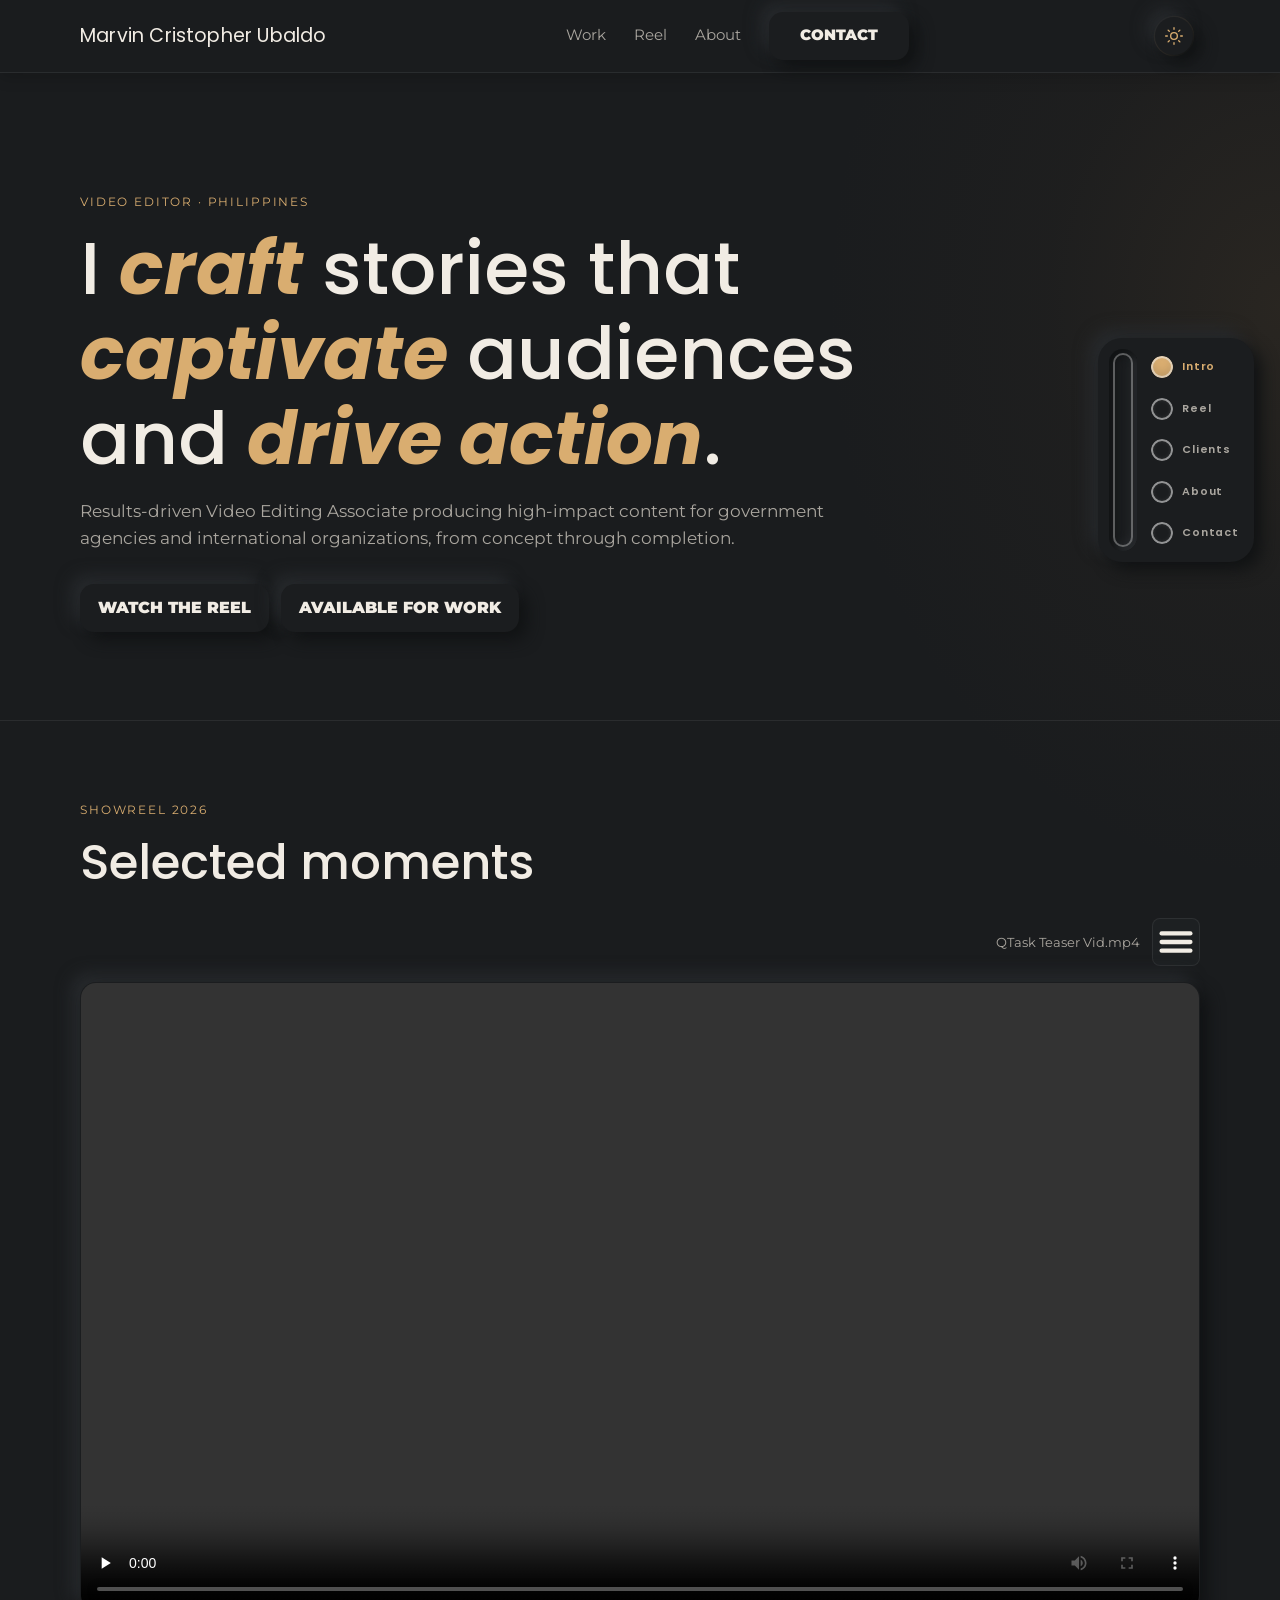
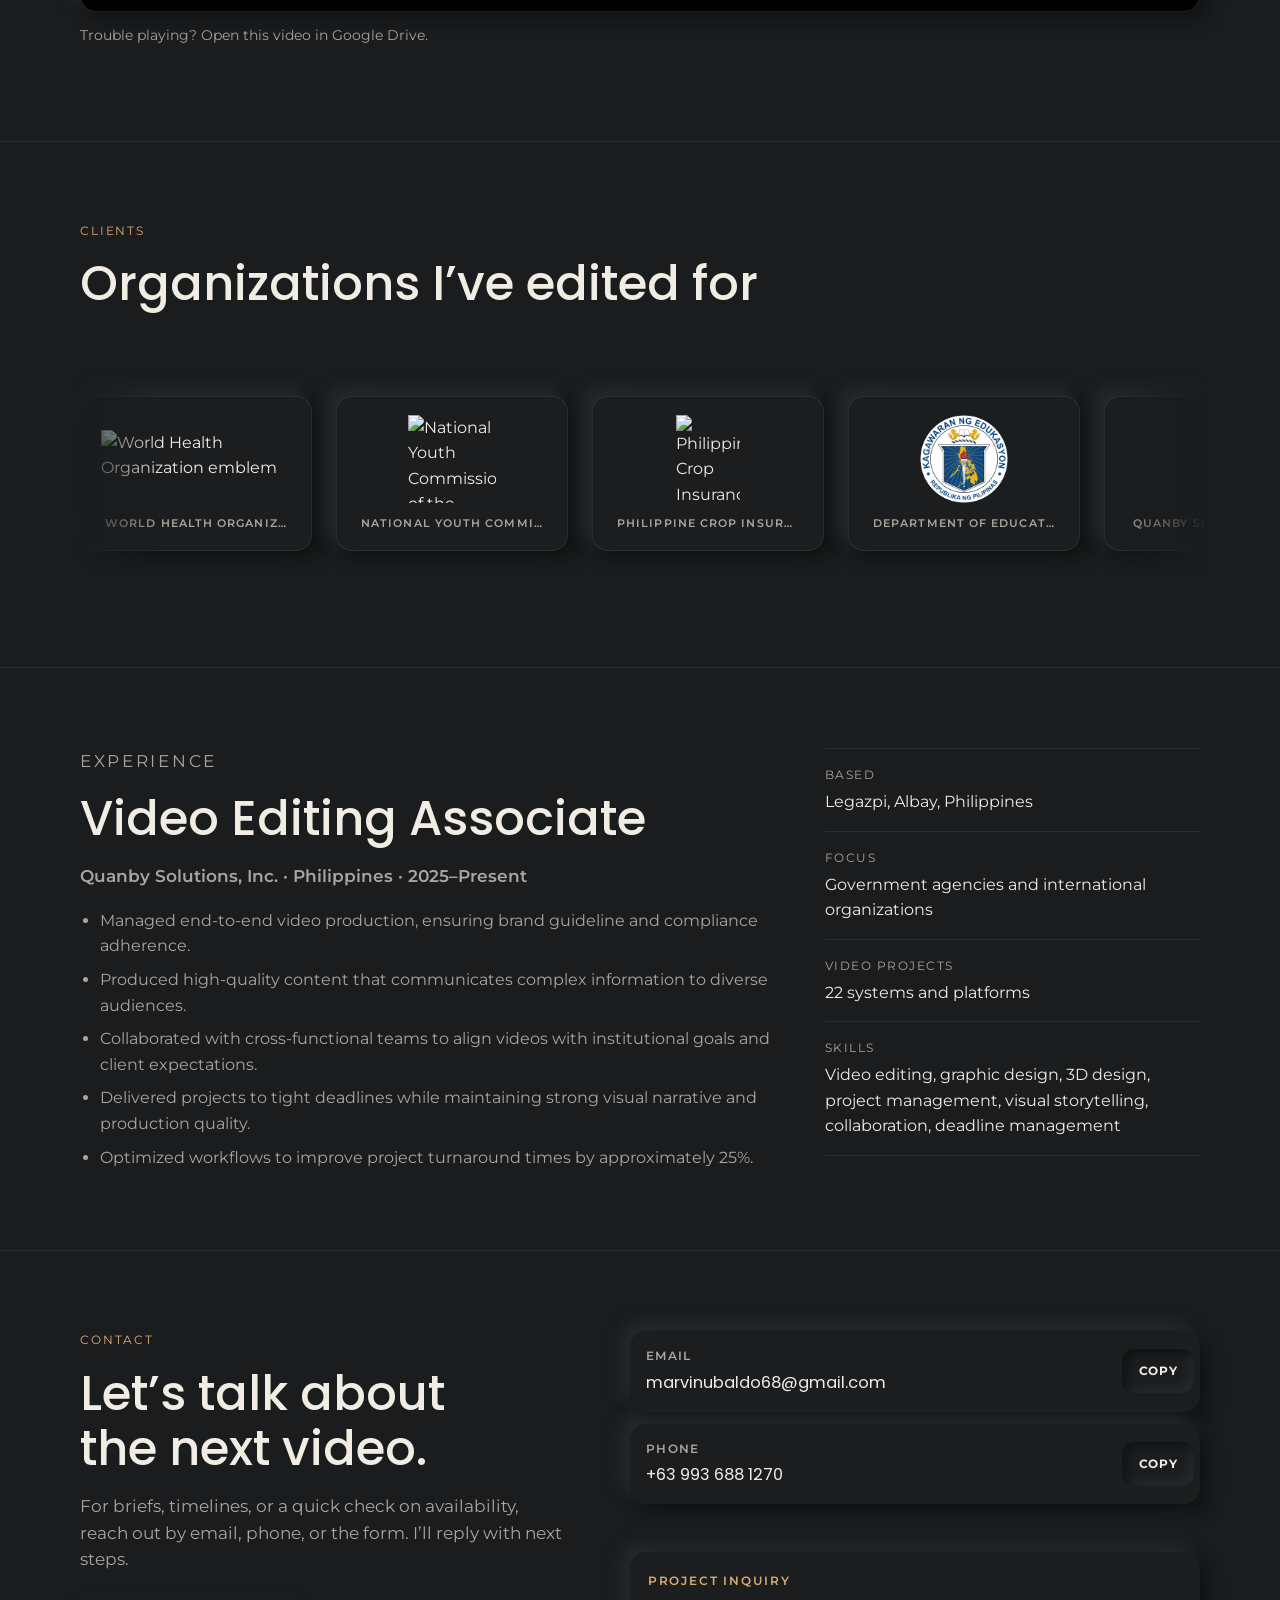
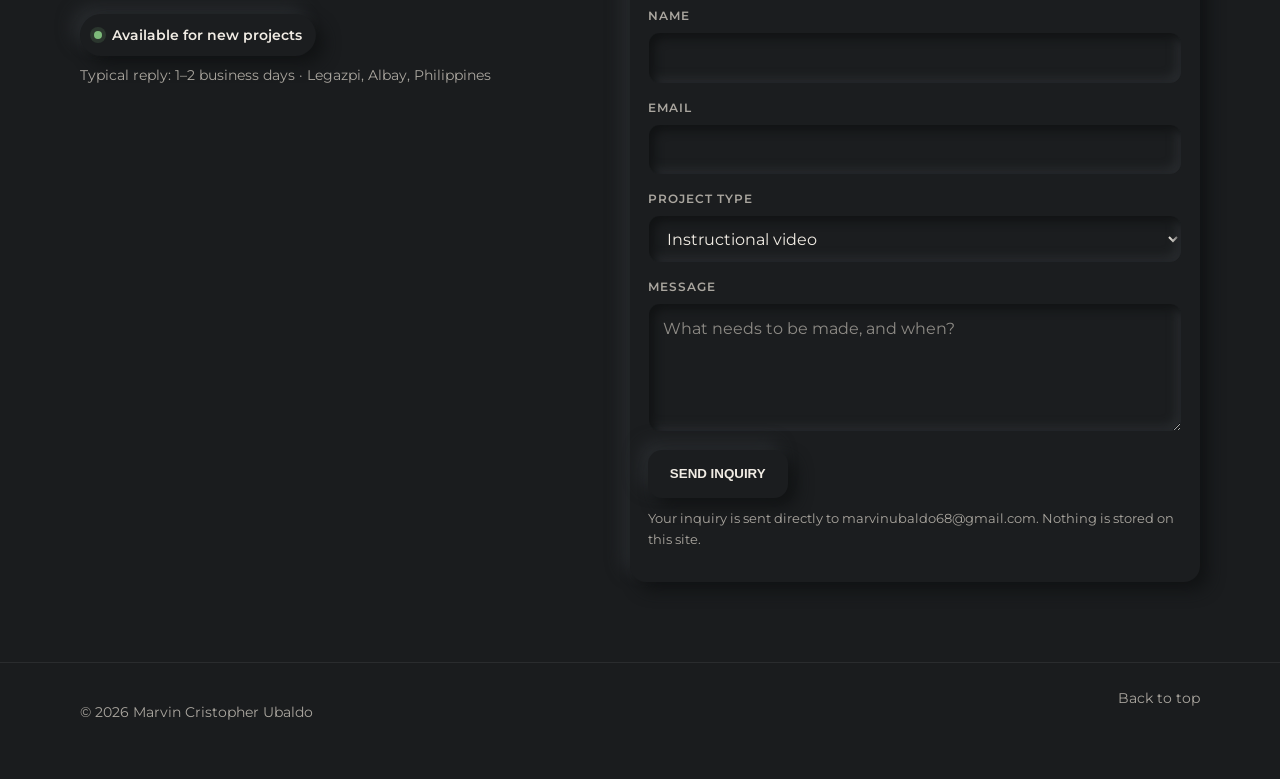
==== commit d54494bc: "Stream reel videos via native <video> element instead of Drive iframe" ====
--- a/index.html
+++ b/index.html
@@ -157,15 +157,21 @@
             </div>
           </div>
           <div class="video-frame">
-            <iframe
+            <video
               id="reel-player"
-              src="https://drive.google.com/file/d/1BiX3a0gwJV4_x8pyCG_g06KOIWh4gqRu/preview"
-              title="QTask Teaser Vid.mp4 preview"
-              loading="eager"
-              referrerpolicy="strict-origin-when-cross-origin"
-              allow="autoplay; encrypted-media; fullscreen; picture-in-picture"
-              allowfullscreen
-            ></iframe>
+              class="reel-video"
+              playsinline
+              controls
+              preload="none"
+              poster=""
+              aria-label="QTask Teaser Vid.mp4 preview"
+            >
+              <source
+                id="reel-source"
+                src="https://drive.google.com/uc?export=download&id=1BiX3a0gwJV4_x8pyCG_g06KOIWh4gqRu"
+                type="video/mp4"
+              />
+            </video>
           </div>
           <p class="hint">
             Trouble playing? <a id="reel-fallback" href="https://drive.google.com/file/d/1BiX3a0gwJV4_x8pyCG_g06KOIWh4gqRu/view" target="_blank" rel="noopener">Open this video in Google Drive</a>.
@@ -338,7 +344,7 @@
             </div>
             <p class="copy-status" id="copy-status" role="status" aria-live="polite"></p>
 
-            <form class="contact-form" id="contact-form" novalidate aria-labelledby="contact-form-title" action="https://formspree/f/QFILLMEIN" method="POST">
+            <form class="contact-form" id="contact-form" novalidate aria-labelledby="contact-form-title" action="https://formspree.io/f/mljdoodd" method="POST">
               <p class="contact-form-title" id="contact-form-title">Project inquiry</p>
               <div class="field">
                 <label for="contact-name">Name</label>
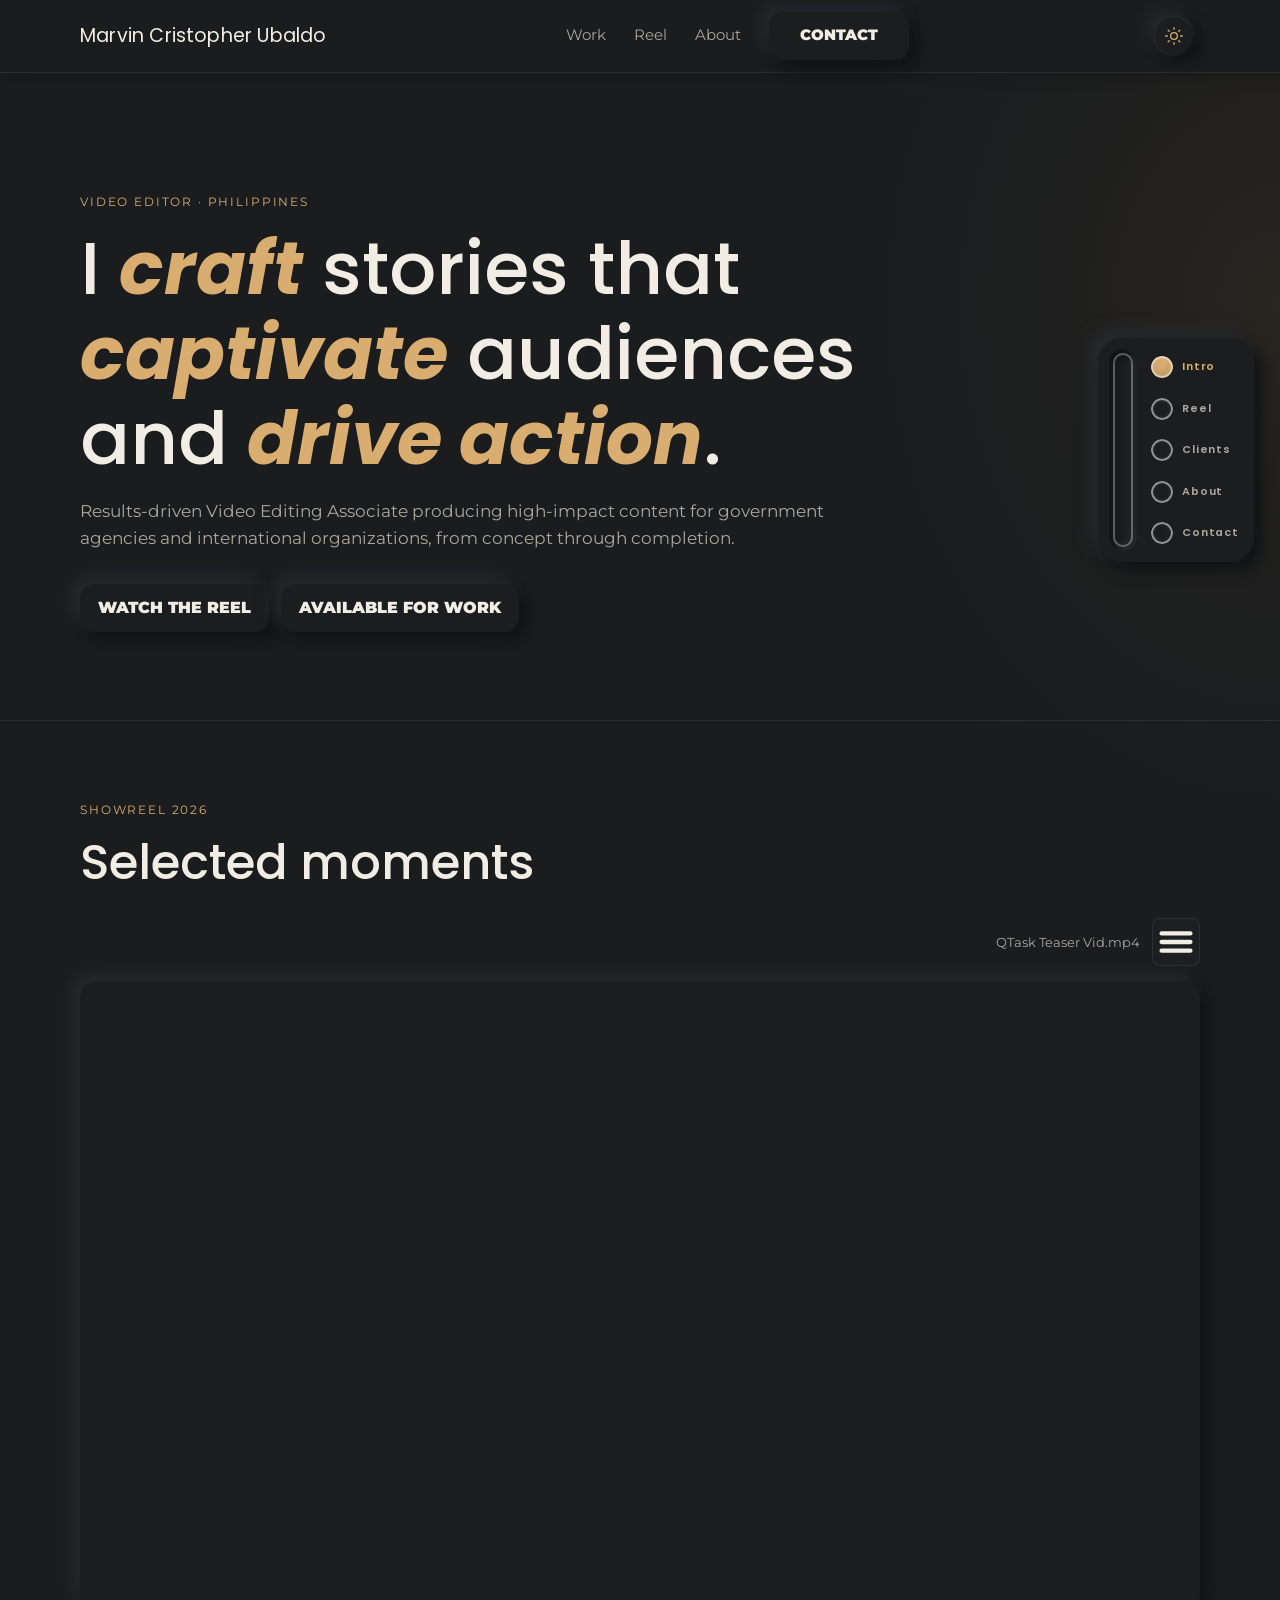
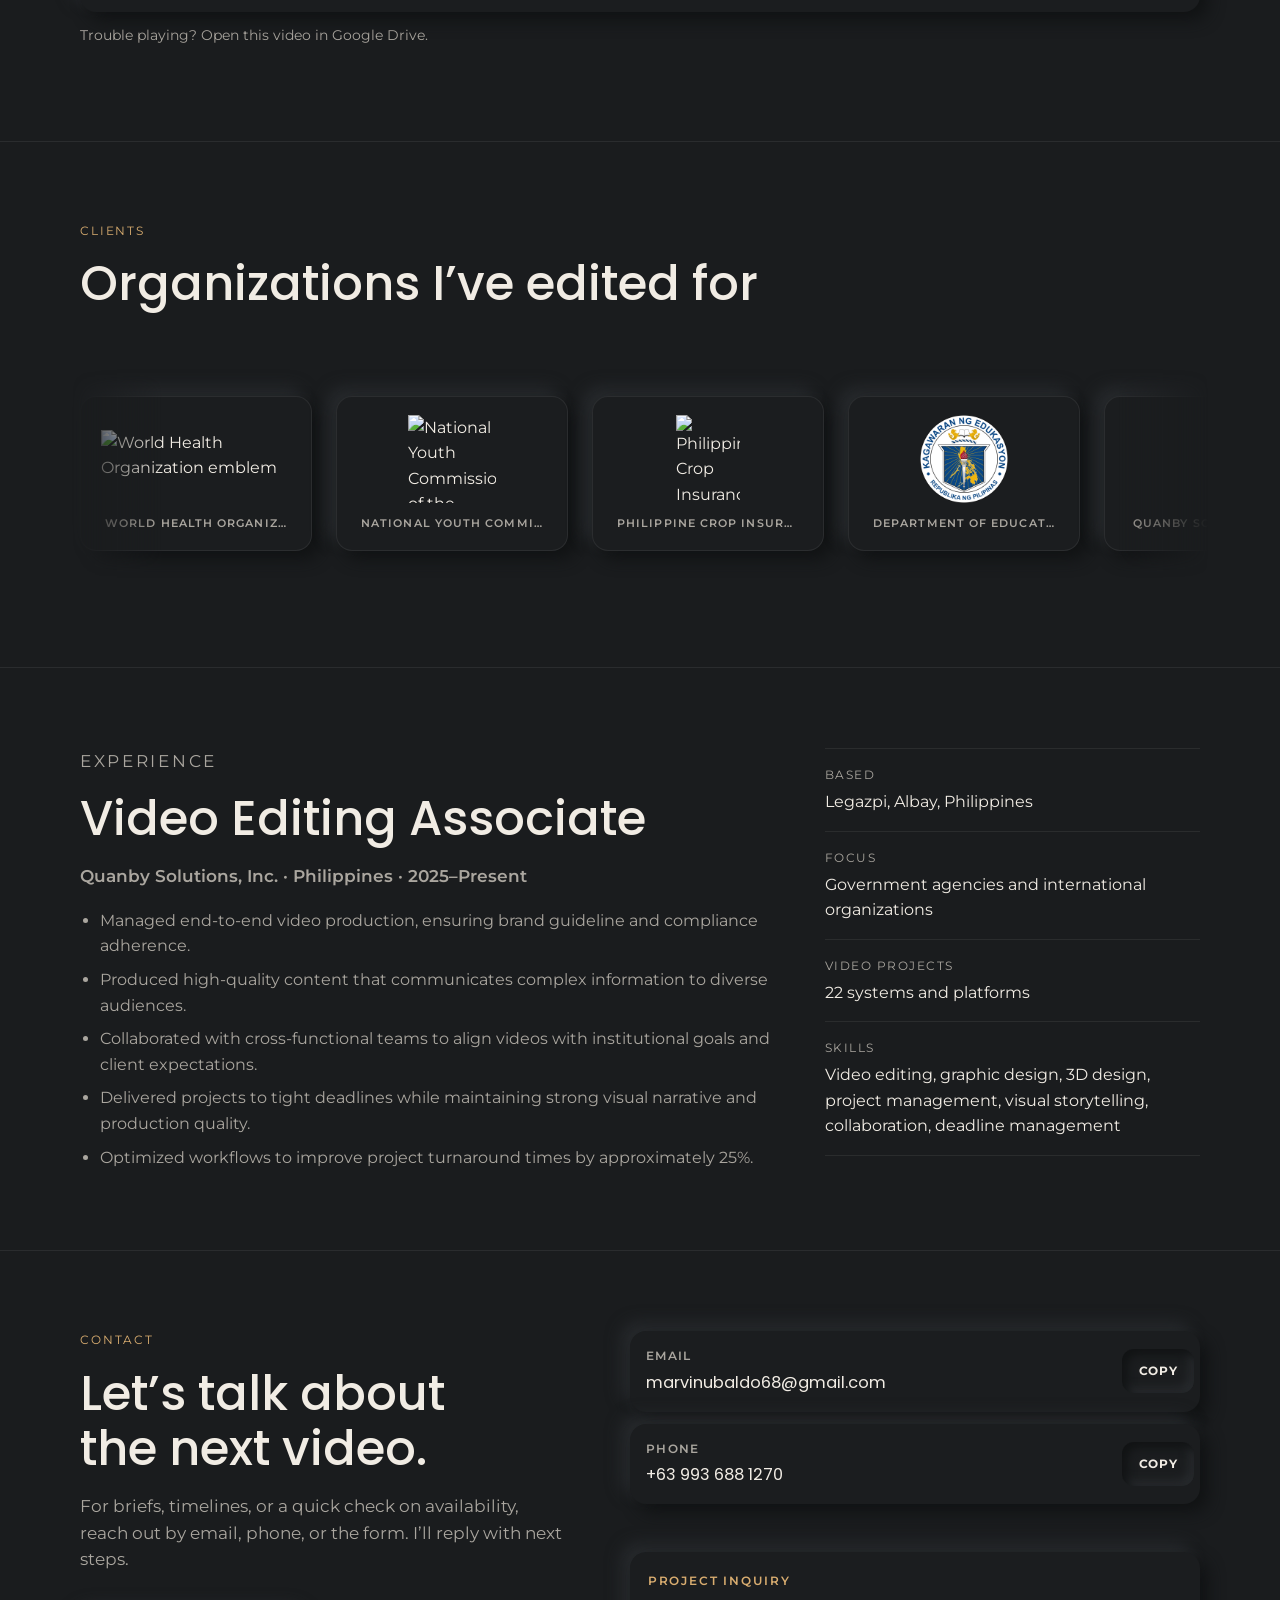
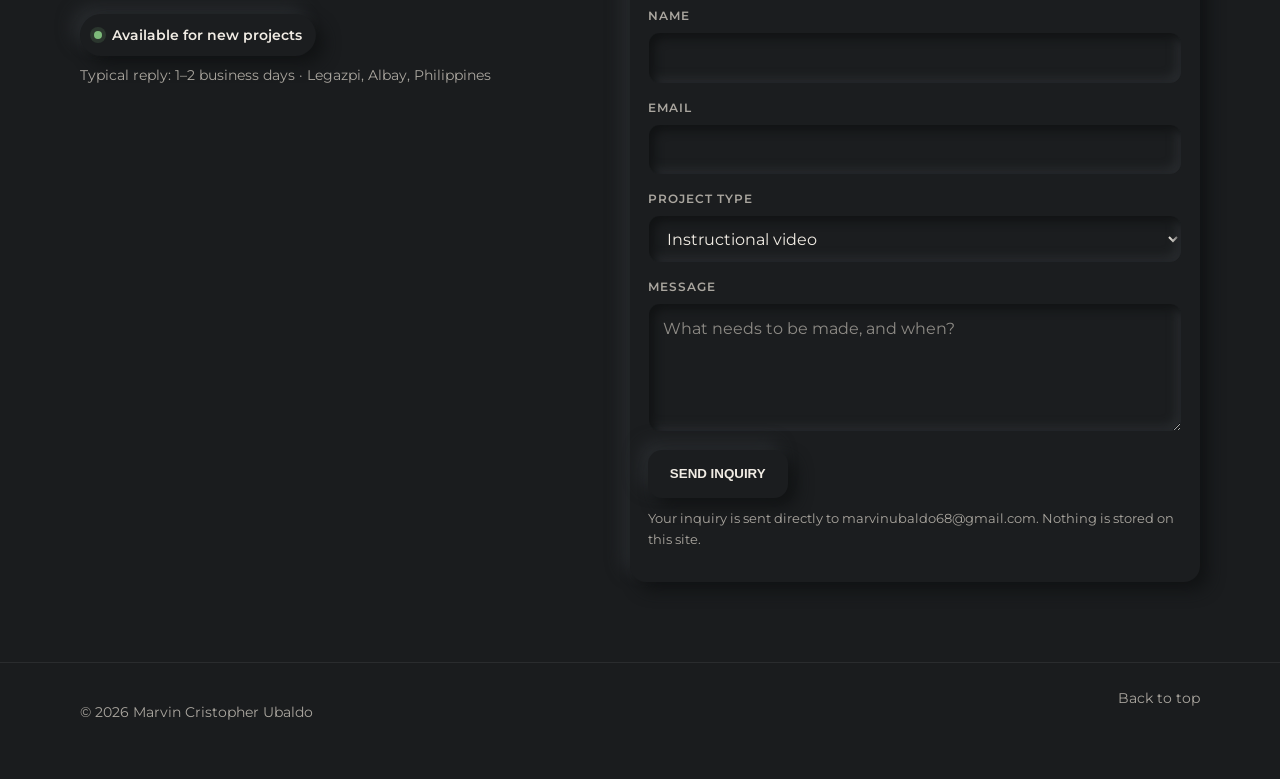
==== commit 69f7822b: "Revert video element change; restore Drive iframe player" ====
--- a/index.html
+++ b/index.html
@@ -157,21 +157,15 @@
             </div>
           </div>
           <div class="video-frame">
-            <video
+            <iframe
               id="reel-player"
-              class="reel-video"
-              playsinline
-              controls
-              preload="none"
-              poster=""
-              aria-label="QTask Teaser Vid.mp4 preview"
-            >
-              <source
-                id="reel-source"
-                src="https://drive.google.com/uc?export=download&id=1BiX3a0gwJV4_x8pyCG_g06KOIWh4gqRu"
-                type="video/mp4"
-              />
-            </video>
+              src="https://drive.google.com/file/d/1BiX3a0gwJV4_x8pyCG_g06KOIWh4gqRu/preview"
+              title="QTask Teaser Vid.mp4 preview"
+              loading="eager"
+              referrerpolicy="strict-origin-when-cross-origin"
+              allow="autoplay; encrypted-media; fullscreen; picture-in-picture"
+              allowfullscreen
+            ></iframe>
           </div>
           <p class="hint">
             Trouble playing? <a id="reel-fallback" href="https://drive.google.com/file/d/1BiX3a0gwJV4_x8pyCG_g06KOIWh4gqRu/view" target="_blank" rel="noopener">Open this video in Google Drive</a>.
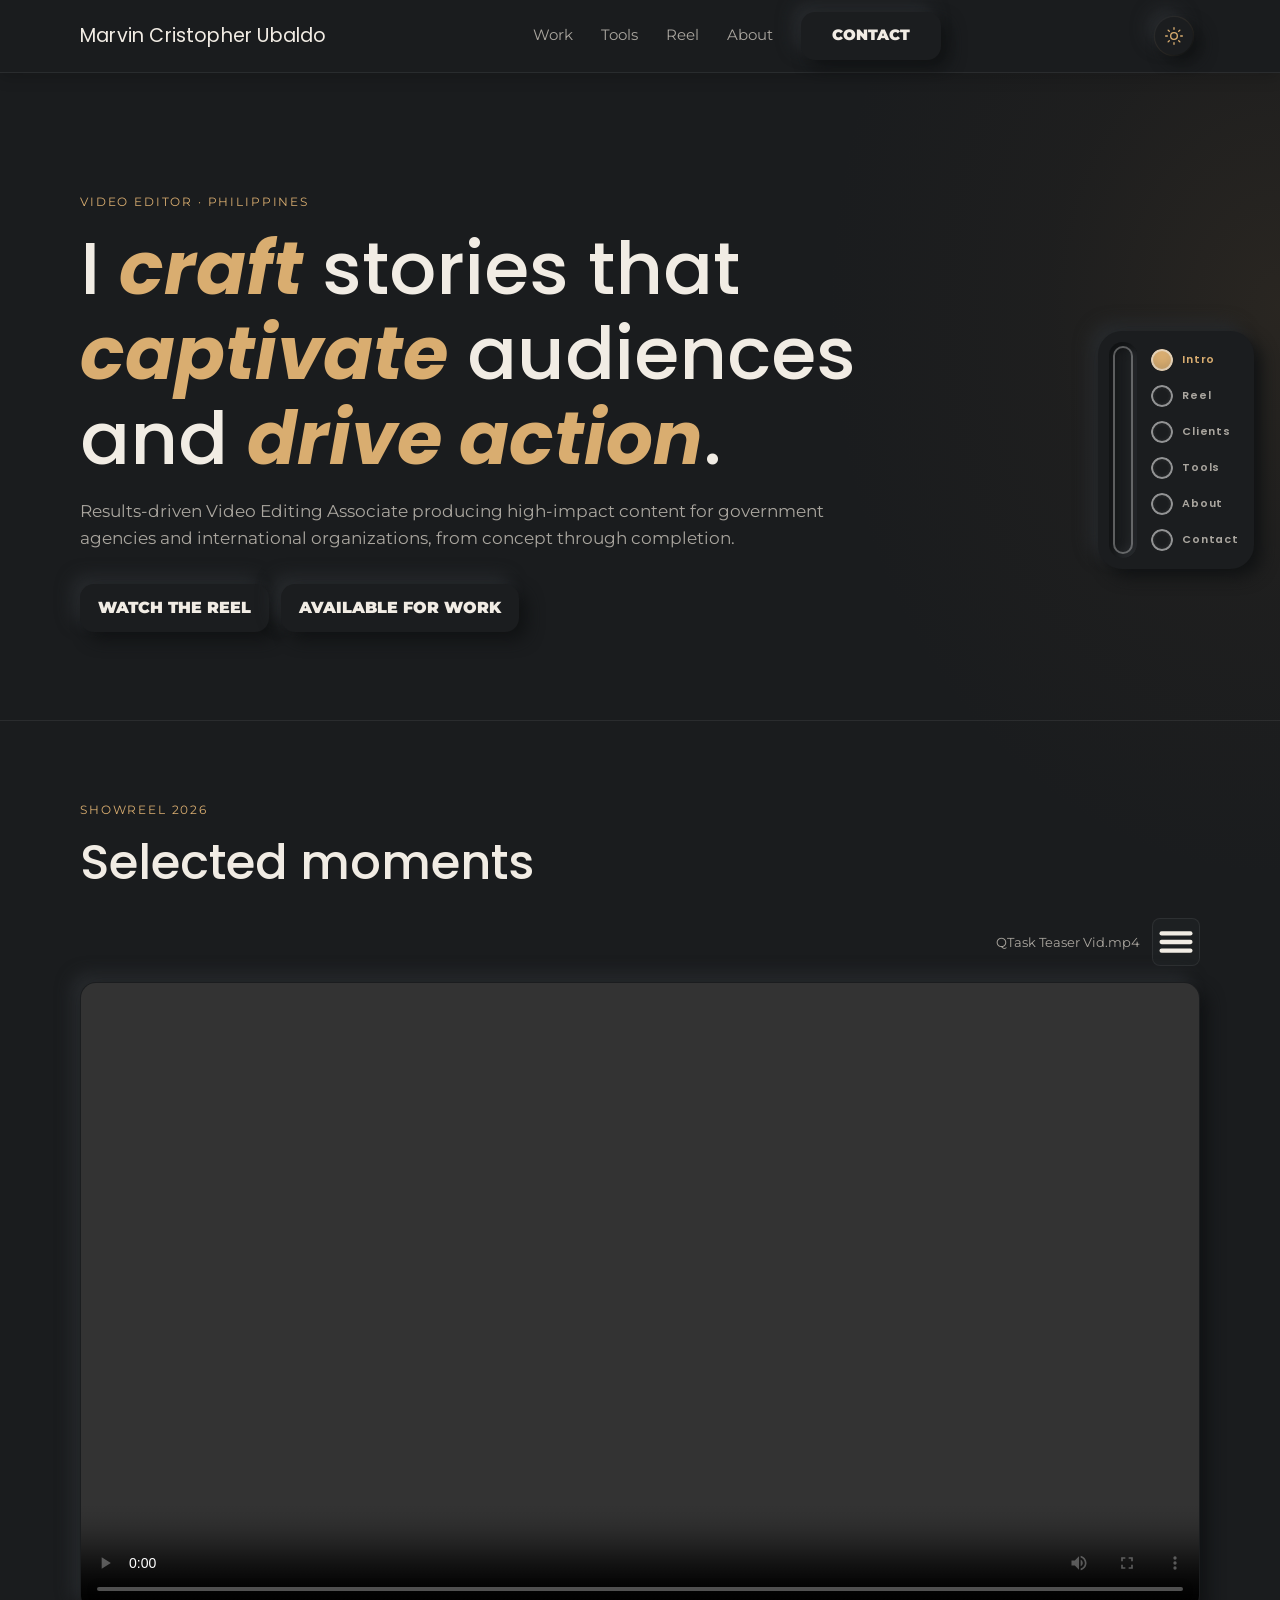
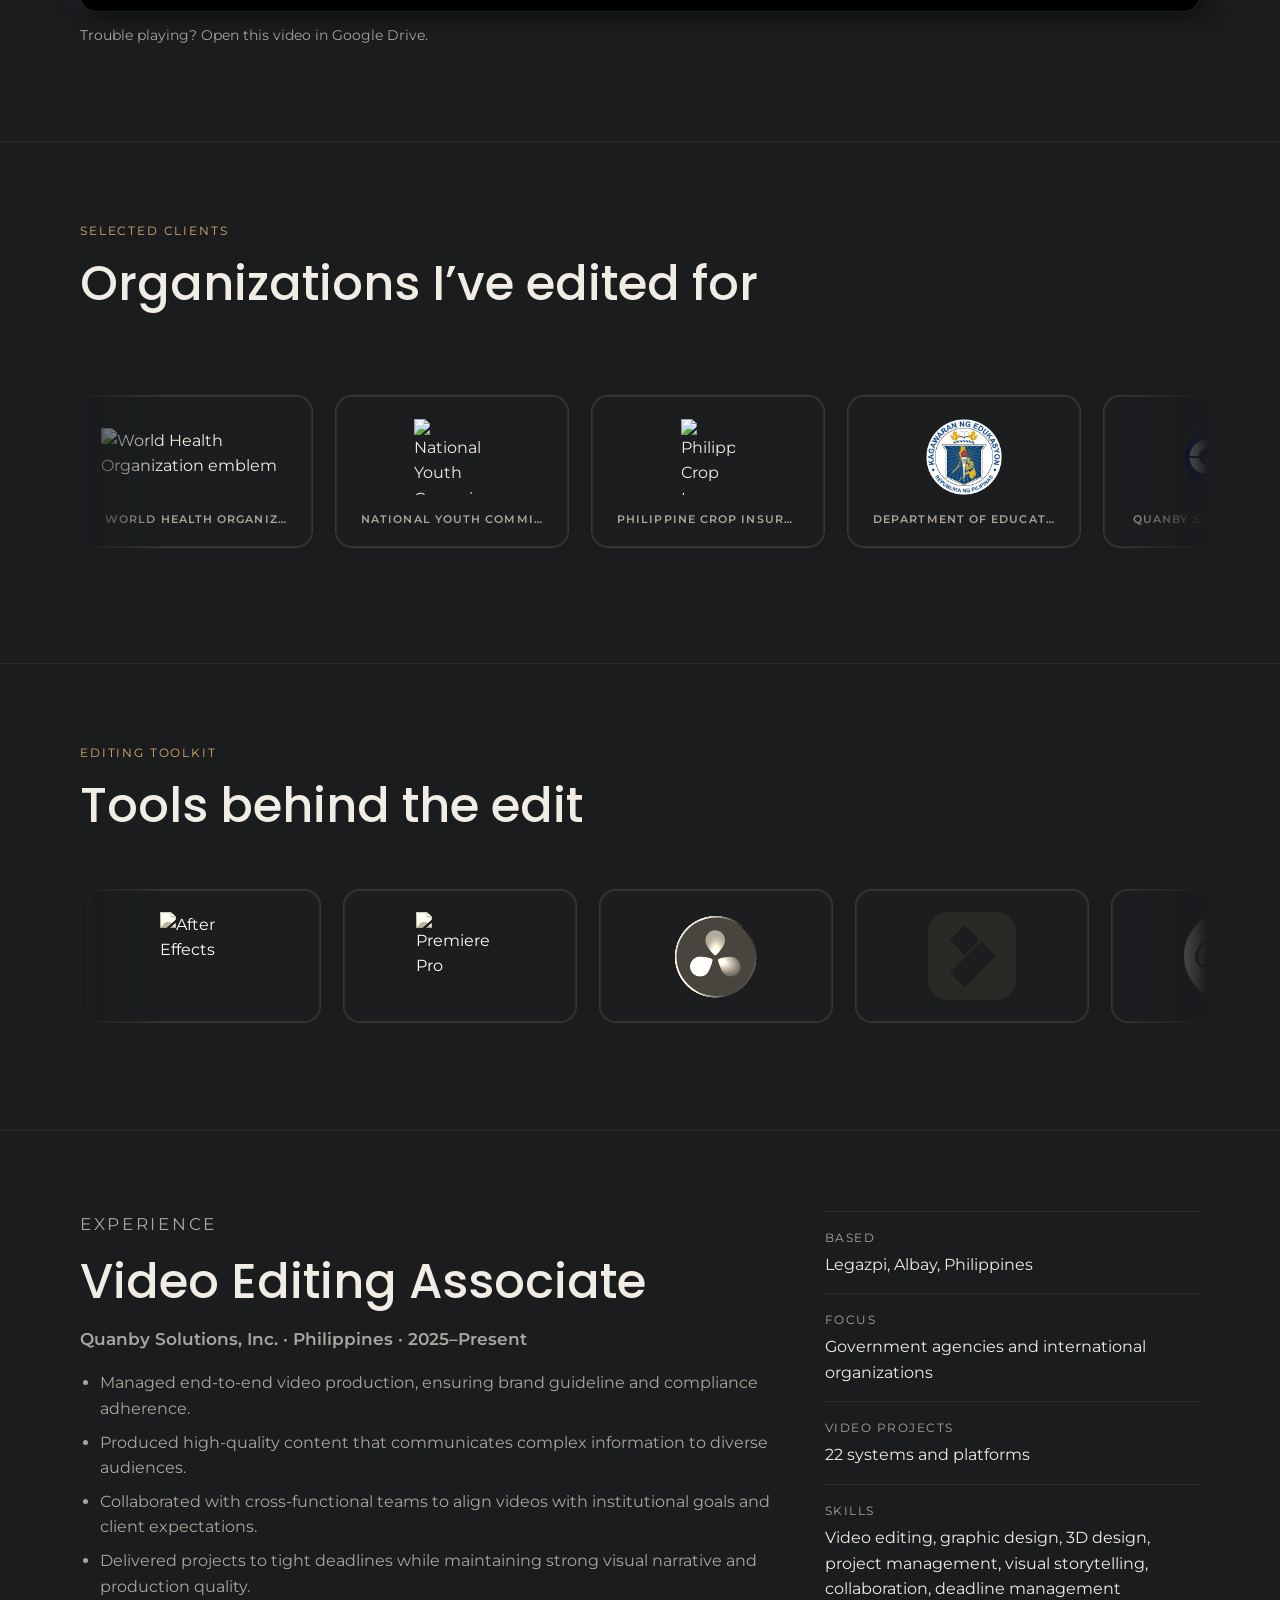
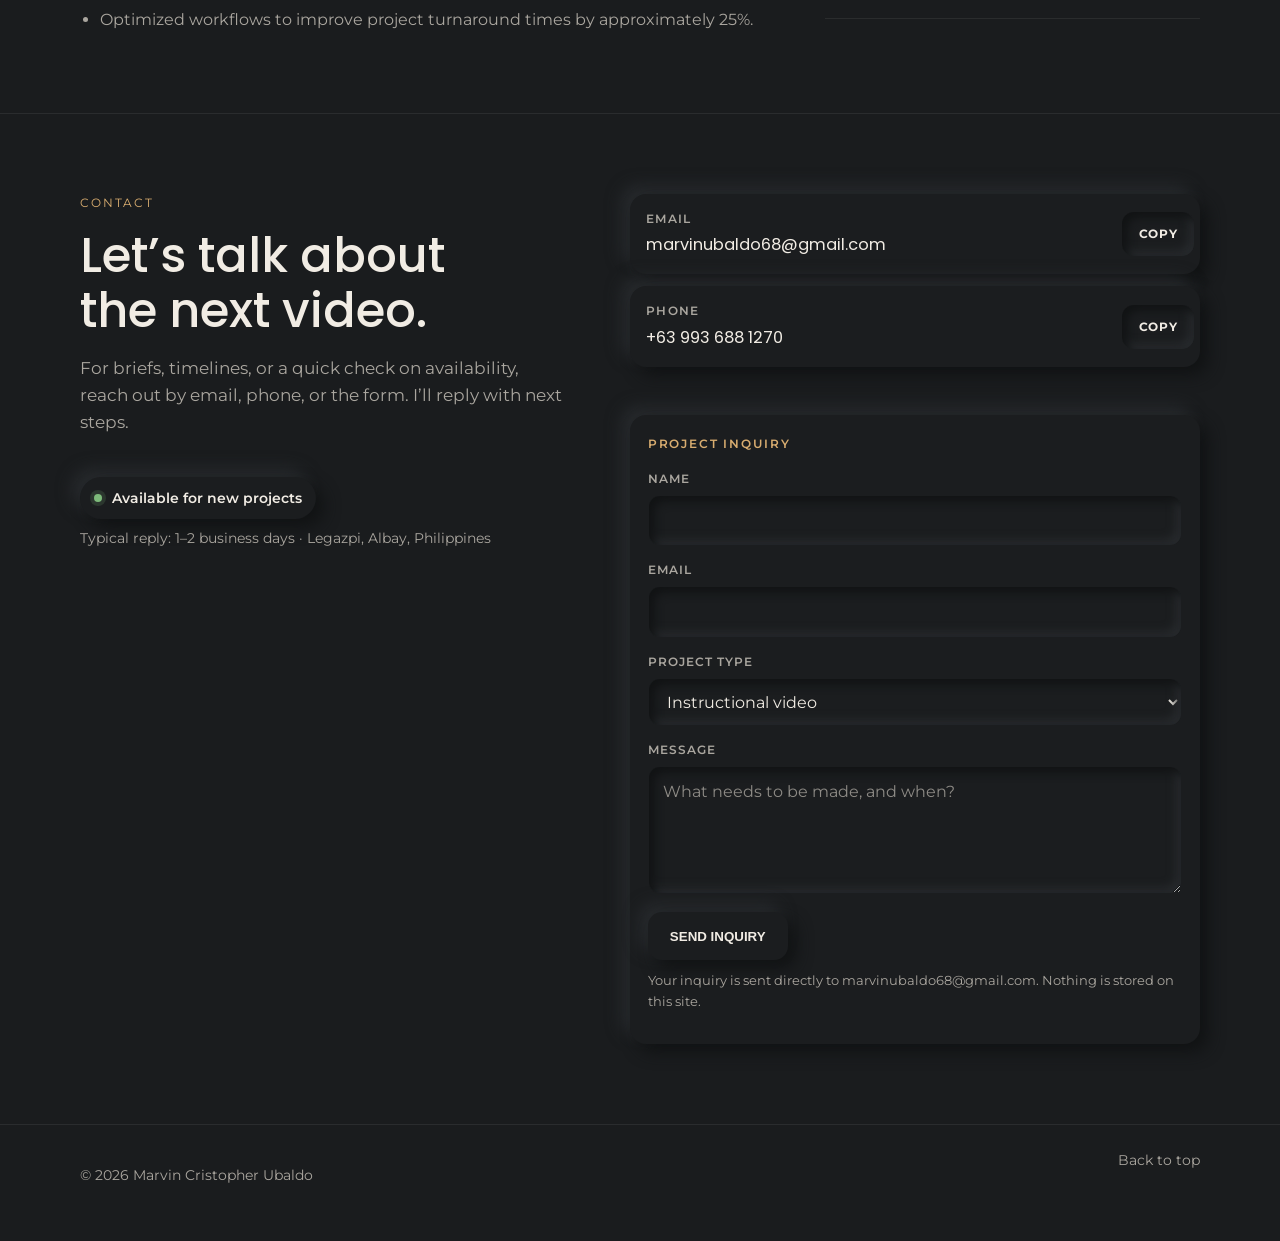
==== commit 06c27ad3: "Add video editor portfolio site" ====
--- a/index.html
+++ b/index.html
@@ -48,6 +48,10 @@
             <span class="choice-control"><input class="choice-circle" id="division-work" type="radio" name="division" value="work" aria-label="Go to client logos" /><span class="ball"></span></span>
             <span class="choice-name" aria-hidden="true">Clients</span>
           </label>
+          <label class="choice" for="division-tools">
+            <span class="choice-control"><input class="choice-circle" id="division-tools" type="radio" name="division" value="tools" aria-label="Go to tools" /><span class="ball"></span></span>
+            <span class="choice-name" aria-hidden="true">Tools</span>
+          </label>
           <label class="choice" for="division-about">
             <span class="choice-control"><input class="choice-circle" id="division-about" type="radio" name="division" value="about" aria-label="Go to about section" /><span class="ball"></span></span>
             <span class="choice-name" aria-hidden="true">About</span>
@@ -68,6 +72,7 @@
         </button>
         <nav class="nav" aria-label="Primary">
           <a href="#work">Work</a>
+          <a href="#tools">Tools</a>
           <a href="#reel">Reel</a>
           <a href="#about">About</a>
           <a class="nav-cta box" href="#contact">Contact</a>
@@ -157,15 +162,17 @@
             </div>
           </div>
           <div class="video-frame">
-            <iframe
+            <video
               id="reel-player"
-              src="https://drive.google.com/file/d/1BiX3a0gwJV4_x8pyCG_g06KOIWh4gqRu/preview"
-              title="QTask Teaser Vid.mp4 preview"
-              loading="eager"
-              referrerpolicy="strict-origin-when-cross-origin"
-              allow="autoplay; encrypted-media; fullscreen; picture-in-picture"
+              src="https://drive.google.com/uc?export=download&amp;id=1BiX3a0gwJV4_x8pyCG_g06KOIWh4gqRu"
+              title="QTask Teaser Vid.mp4"
+              controls
+              playsinline
+              preload="metadata"
               allowfullscreen
-            ></iframe>
+            >
+              Your browser cannot play this video. <a href="https://drive.google.com/file/d/1BiX3a0gwJV4_x8pyCG_g06KOIWh4gqRu/view" target="_blank" rel="noopener">Open it in Google Drive</a>.
+            </video>
           </div>
           <p class="hint">
             Trouble playing? <a id="reel-fallback" href="https://drive.google.com/file/d/1BiX3a0gwJV4_x8pyCG_g06KOIWh4gqRu/view" target="_blank" rel="noopener">Open this video in Google Drive</a>.
@@ -176,7 +183,7 @@
       <section class="work reveal" id="work">
         <div class="wrap">
           <div class="section-head">
-            <p class="eyebrow">CLIENTS</p>
+            <p class="eyebrow">SELECTED CLIENTS</p>
             <h2>Organizations I’ve edited for</h2>
           </div>
 
@@ -215,7 +222,6 @@
                   </div>
                   <div class="client-logo-card__name">Quanby Solutions, Inc.</div>
                 </article>
-
                 <article class="client-logo-card" data-client="who">
                   <div class="client-logo-card__mark">
                     <span class="who-emblem-crop">
@@ -248,10 +254,82 @@
                   </div>
                   <div class="client-logo-card__name">Quanby Solutions, Inc.</div>
                 </article>
+
               </div>
             </div>
             <div class="client-carousel__panel" data-client-panel aria-live="polite"></div>
           </div>
+        </div>
+      </section>
+
+      <section class="toolkit reveal" id="tools">
+        <div class="wrap">
+          <div class="section-head">
+            <p class="eyebrow">EDITING TOOLKIT</p>
+            <h2>Tools behind the edit</h2>
+          </div>
+
+          <div class="toolkit-carousel" data-toolkit-carousel aria-label="Editing tools">
+            <div class="toolkit-carousel__stage" data-toolkit-stage>
+              <div class="toolkit-carousel__track" data-toolkit-track>
+                <article class="toolkit-card">
+                  <img src="images/tools/after-effects.svg" alt="After Effects" width="88" height="88" loading="eager" decoding="async" tabindex="0" />
+                </article>
+                <article class="toolkit-card">
+                  <img src="images/tools/premiere-pro.svg" alt="Premiere Pro" width="88" height="88" loading="eager" decoding="async" tabindex="0" />
+                </article>
+                <article class="toolkit-card">
+                  <img src="images/tools/davinci-resolve.svg" alt="DaVinci Resolve" width="88" height="88" loading="eager" decoding="async" tabindex="0" />
+                </article>
+                <article class="toolkit-card">
+                  <img src="images/tools/filmora.svg" alt="Filmora" width="88" height="88" loading="eager" decoding="async" tabindex="0" />
+                </article>
+                <article class="toolkit-card">
+                  <img src="images/tools/canva.svg" alt="Canva" width="88" height="88" loading="eager" decoding="async" tabindex="0" />
+                </article>
+                <article class="toolkit-card">
+                  <img src="images/tools/lightroom.svg" alt="Lightroom" width="88" height="88" loading="eager" decoding="async" tabindex="0" />
+                </article>
+                <article class="toolkit-card">
+                  <img src="images/tools/photoshop.svg" alt="Photoshop" width="88" height="88" loading="eager" decoding="async" tabindex="0" />
+                </article>
+                <article class="toolkit-card">
+                  <img src="images/tools/adobe-illustrator.svg" alt="Adobe Illustrator" width="88" height="88" loading="eager" decoding="async" tabindex="0" />
+                </article>
+                <article class="toolkit-card">
+                  <img src="images/tools/capcut.svg" alt="CapCut" width="88" height="88" loading="eager" decoding="async" tabindex="0" />
+                </article>
+                <article class="toolkit-card" aria-hidden="true">
+                  <img src="images/tools/after-effects.svg" alt="" width="88" height="88" loading="eager" decoding="async" tabindex="-1" />
+                </article>
+                <article class="toolkit-card" aria-hidden="true">
+                  <img src="images/tools/premiere-pro.svg" alt="" width="88" height="88" loading="eager" decoding="async" tabindex="-1" />
+                </article>
+                <article class="toolkit-card" aria-hidden="true">
+                  <img src="images/tools/davinci-resolve.svg" alt="" width="88" height="88" loading="eager" decoding="async" tabindex="-1" />
+                </article>
+                <article class="toolkit-card" aria-hidden="true">
+                  <img src="images/tools/filmora.svg" alt="" width="88" height="88" loading="eager" decoding="async" tabindex="-1" />
+                </article>
+                <article class="toolkit-card" aria-hidden="true">
+                  <img src="images/tools/canva.svg" alt="" width="88" height="88" loading="eager" decoding="async" tabindex="-1" />
+                </article>
+                <article class="toolkit-card" aria-hidden="true">
+                  <img src="images/tools/lightroom.svg" alt="" width="88" height="88" loading="eager" decoding="async" tabindex="-1" />
+                </article>
+                <article class="toolkit-card" aria-hidden="true">
+                  <img src="images/tools/photoshop.svg" alt="" width="88" height="88" loading="eager" decoding="async" tabindex="-1" />
+                </article>
+                <article class="toolkit-card" aria-hidden="true">
+                  <img src="images/tools/adobe-illustrator.svg" alt="" width="88" height="88" loading="eager" decoding="async" tabindex="-1" />
+                </article>
+                <article class="toolkit-card" aria-hidden="true">
+                  <img src="images/tools/capcut.svg" alt="" width="88" height="88" loading="eager" decoding="async" tabindex="-1" />
+                </article>
+              </div>
+            </div>
+          </div>
+        </div>
       </section>
 
       <section class="about reveal" id="about">
--- a/css/style.css
+++ b/css/style.css
@@ -6,6 +6,7 @@
   --muted: #aaa69f;
   --line: rgba(255, 255, 255, 0.07);
   --accent: #d9ad70;
+  --accent-glow: rgba(217, 173, 112, 0.2);
   --header-bg: rgba(27, 29, 31, 0.92);
   --ambient-strong: rgba(150, 108, 56, 0.12);
   --ambient-soft: rgba(83, 61, 36, 0.07);
@@ -27,6 +28,7 @@
   --muted: #666b70;
   --line: rgba(38, 40, 43, 0.08);
   --accent: #8c622f;
+  --accent-glow: rgba(140, 98, 47, 0.18);
   --header-bg: rgba(229, 232, 236, 0.92);
   --ambient-strong: rgba(190, 142, 77, 0.14);
   --ambient-soft: rgba(190, 142, 77, 0.07);
@@ -46,11 +48,13 @@
 }
 
 html {
+  overflow-x: clip;
   scroll-behavior: smooth;
 }
 
 body {
   margin: 0;
+  overflow-x: clip;
   font-family: "Montserrat", sans-serif;
   background: radial-gradient(
       ellipse 48vw 86vh at 100% 34%,
@@ -109,6 +113,7 @@
   display: flex;
   align-items: center;
   justify-content: space-between;
+  gap: 20px;
   min-height: 72px;
 }
 
@@ -677,11 +682,96 @@
 
 .reel,
 .work,
+.toolkit,
 .about,
 .contact {
   padding: 80px 0;
   border-top: 1px solid var(--line);
   scroll-margin-top: 84px;
+}
+
+.toolkit-carousel__stage {
+  position: relative;
+  overflow: hidden;
+  margin: 0 -8px;
+  padding: 28px 8px;
+  mask-image: linear-gradient(to right, transparent 0%, var(--bg) 8%, var(--bg) 92%, transparent 100%);
+  -webkit-mask-image: linear-gradient(to right, transparent 0%, var(--bg) 8%, var(--bg) 92%, transparent 100%);
+  scrollbar-width: none;
+}
+
+.toolkit-carousel__stage::-webkit-scrollbar {
+  display: none;
+}
+
+.toolkit-carousel__track {
+  display: flex;
+  align-items: stretch;
+  gap: 24px;
+  width: max-content;
+  padding-inline: 8px;
+  animation: toolkit-carousel-scroll 32s linear infinite;
+}
+
+.toolkit-carousel:hover .toolkit-carousel__track,
+.toolkit-carousel:focus-within .toolkit-carousel__track {
+  animation-play-state: paused;
+}
+
+.toolkit-card {
+  flex: 0 0 232px;
+  min-height: 132px;
+  display: grid;
+  place-items: center;
+  border: 1px solid var(--line);
+  border-radius: 16px;
+  background: var(--surface);
+  box-shadow: 0 0 0 1px var(--accent-glow);
+  transition: border-color 180ms ease, box-shadow 180ms ease,
+    transform 180ms ease;
+}
+
+.toolkit-card img {
+  display: block;
+  width: 88px;
+  height: 88px;
+  object-fit: contain;
+  filter: grayscale(1) sepia(0.55) saturate(0.65) brightness(1.1);
+  transition: filter 220ms ease, transform 220ms ease;
+}
+
+.toolkit-card:hover,
+.toolkit-card:focus-within {
+  border-color: var(--accent);
+  box-shadow: 0 0 0 1px var(--accent), 0 0 14px var(--accent-glow);
+  transform: translateY(-4px);
+}
+
+.toolkit-card:hover img,
+.toolkit-card:focus-within img {
+  filter: none;
+  transform: scale(1.06);
+}
+
+.toolkit-card img:focus-visible {
+  outline: 2px solid var(--accent);
+  outline-offset: 6px;
+}
+
+@media (prefers-reduced-motion: reduce) {
+  .toolkit-carousel__stage {
+    scroll-behavior: auto;
+  }
+
+  .toolkit-carousel__track {
+    animation: none;
+  }
+
+  .toolkit-card,
+  .toolkit-card img {
+    transition-duration: 0.01ms;
+    transition-delay: 0ms;
+  }
 }
 
 .hero {
@@ -828,7 +918,7 @@
   border: 1px solid var(--line);
   border-radius: 16px;
   background: var(--surface);
-  box-shadow: var(--neo-raised);
+  box-shadow: 0 0 0 1px var(--accent-glow);
   position: relative;
   transition: border-color 180ms ease, box-shadow 180ms ease,
     transform 180ms ease, background-color 180ms ease;
@@ -837,27 +927,32 @@
 .client-logo-card:hover,
 .client-logo-card:focus-within {
   border-color: var(--accent);
-  box-shadow: var(--neo-inset), 0 0 0 1px var(--accent);
+  box-shadow: 0 0 0 1px var(--accent), 0 0 14px var(--accent-glow);
 }
 
 .client-logo-card.is-active {
   border-color: var(--accent);
-  box-shadow: var(--neo-inset), 0 0 0 1px var(--accent);
+  box-shadow: 0 0 0 1px var(--accent), 0 0 14px var(--accent-glow);
 }
 
 .client-logo-card__mark {
   display: grid;
   place-items: center;
   width: 100%;
-  min-height: 88px;
+  height: 84px;
 }
 
 .client-logo-card__mark .client-logo {
   max-width: 100%;
-  max-height: 88px;
+  max-height: 76px;
   width: auto;
   height: auto;
   object-fit: contain;
+}
+
+.client-logo-card__mark .client-logo:not(.who-emblem):not(.pcic-logo):not(.deped-logo) {
+  width: 76px;
+  height: 76px;
 }
 
 .client-logo-card__mark .who-emblem-crop {
@@ -868,9 +963,9 @@
 }
 
 .client-logo-card__mark .who-emblem {
-  width: auto;
-  max-width: 100%;
-  max-height: 88px;
+  width: min(100%, 208px);
+  max-width: 208px;
+  max-height: 76px;
   height: auto;
   object-fit: contain;
   object-position: center;
@@ -900,7 +995,7 @@
   border: 1px solid var(--accent);
   border-radius: 14px;
   background: var(--surface);
-  box-shadow: var(--neo-raised), 0 18px 40px rgba(0, 0, 0, 0.45);
+  box-shadow: 0 0 0 1px var(--accent-glow), 0 0 14px var(--accent-glow);
   opacity: 0;
   visibility: hidden;
   pointer-events: none;
@@ -947,6 +1042,15 @@
   }
 }
 
+@keyframes toolkit-carousel-scroll {
+  from {
+    transform: translateX(0);
+  }
+  to {
+    transform: translateX(calc(-50% - 12px));
+  }
+}
+
 @media (prefers-reduced-motion: reduce) {
   .client-carousel__track {
     animation: none;
@@ -965,11 +1069,16 @@
   }
 
   .client-logo-card__mark {
-    min-height: 74px;
+    height: 68px;
   }
 
   .client-logo-card__mark .client-logo {
-    max-height: 74px;
+    max-height: 62px;
+  }
+
+  .client-logo-card__mark .client-logo:not(.who-emblem):not(.pcic-logo):not(.deped-logo) {
+    width: 62px;
+    height: 62px;
   }
 
   .client-logo-card__name {
@@ -977,7 +1086,27 @@
   }
 
   .client-carousel__panel {
-    bottom: calc(100% + 14px);
+    position: relative;
+    top: auto !important;
+    right: auto;
+    bottom: auto;
+    left: auto !important;
+    width: 100%;
+    max-height: 0;
+    margin-top: 0;
+    overflow: hidden;
+    padding-block: 0;
+    border-width: 0;
+    transform: none;
+    transition: opacity 200ms ease, max-height 240ms ease, margin-top 240ms ease,
+      padding 240ms ease, border-color 200ms ease;
+  }
+
+  .client-carousel__panel.is-open {
+    max-height: 320px;
+    margin-top: 12px;
+    padding-block: 18px;
+    border-width: 1px;
   }
 }
 
@@ -990,15 +1119,39 @@
   }
 
   .client-logo-card__mark {
-    min-height: 64px;
+    height: 56px;
   }
 
   .client-logo-card__mark .client-logo {
-    max-height: 64px;
+    max-height: 52px;
+  }
+
+  .client-logo-card__mark .client-logo:not(.who-emblem):not(.pcic-logo):not(.deped-logo) {
+    width: 52px;
+    height: 52px;
   }
 
   .client-logo-card__name {
     font-size: 0.52rem;
+  }
+
+  .toolkit-carousel__stage {
+    padding: 18px 8px;
+  }
+
+  .toolkit-carousel__track {
+    gap: 18px;
+  }
+
+  .toolkit-card {
+    flex-basis: 164px;
+    min-height: 106px;
+    border-radius: 14px;
+  }
+
+  .toolkit-card img {
+    width: 68px;
+    height: 68px;
   }
 }
 
@@ -1318,6 +1471,18 @@
 }
 
 @media (max-width: 800px) {
+  .wrap {
+    width: min(var(--max), calc(100% - 32px));
+  }
+
+  .logo {
+    min-width: 0;
+    max-width: 62vw;
+    overflow: hidden;
+    text-overflow: ellipsis;
+    white-space: nowrap;
+  }
+
   .nav-toggle {
     display: block;
   }
@@ -1354,6 +1519,26 @@
 }
 
 @media (max-width: 600px) {
+  .header-inner {
+    min-height: 64px;
+  }
+
+  .logo {
+    font-size: 0.98rem;
+  }
+
+  .nav {
+    inset: 64px 0 auto;
+  }
+
+  .reel,
+  .work,
+  .toolkit,
+  .about,
+  .contact {
+    padding: 64px 0;
+  }
+
   .division-nav {
     right: 6px;
   }
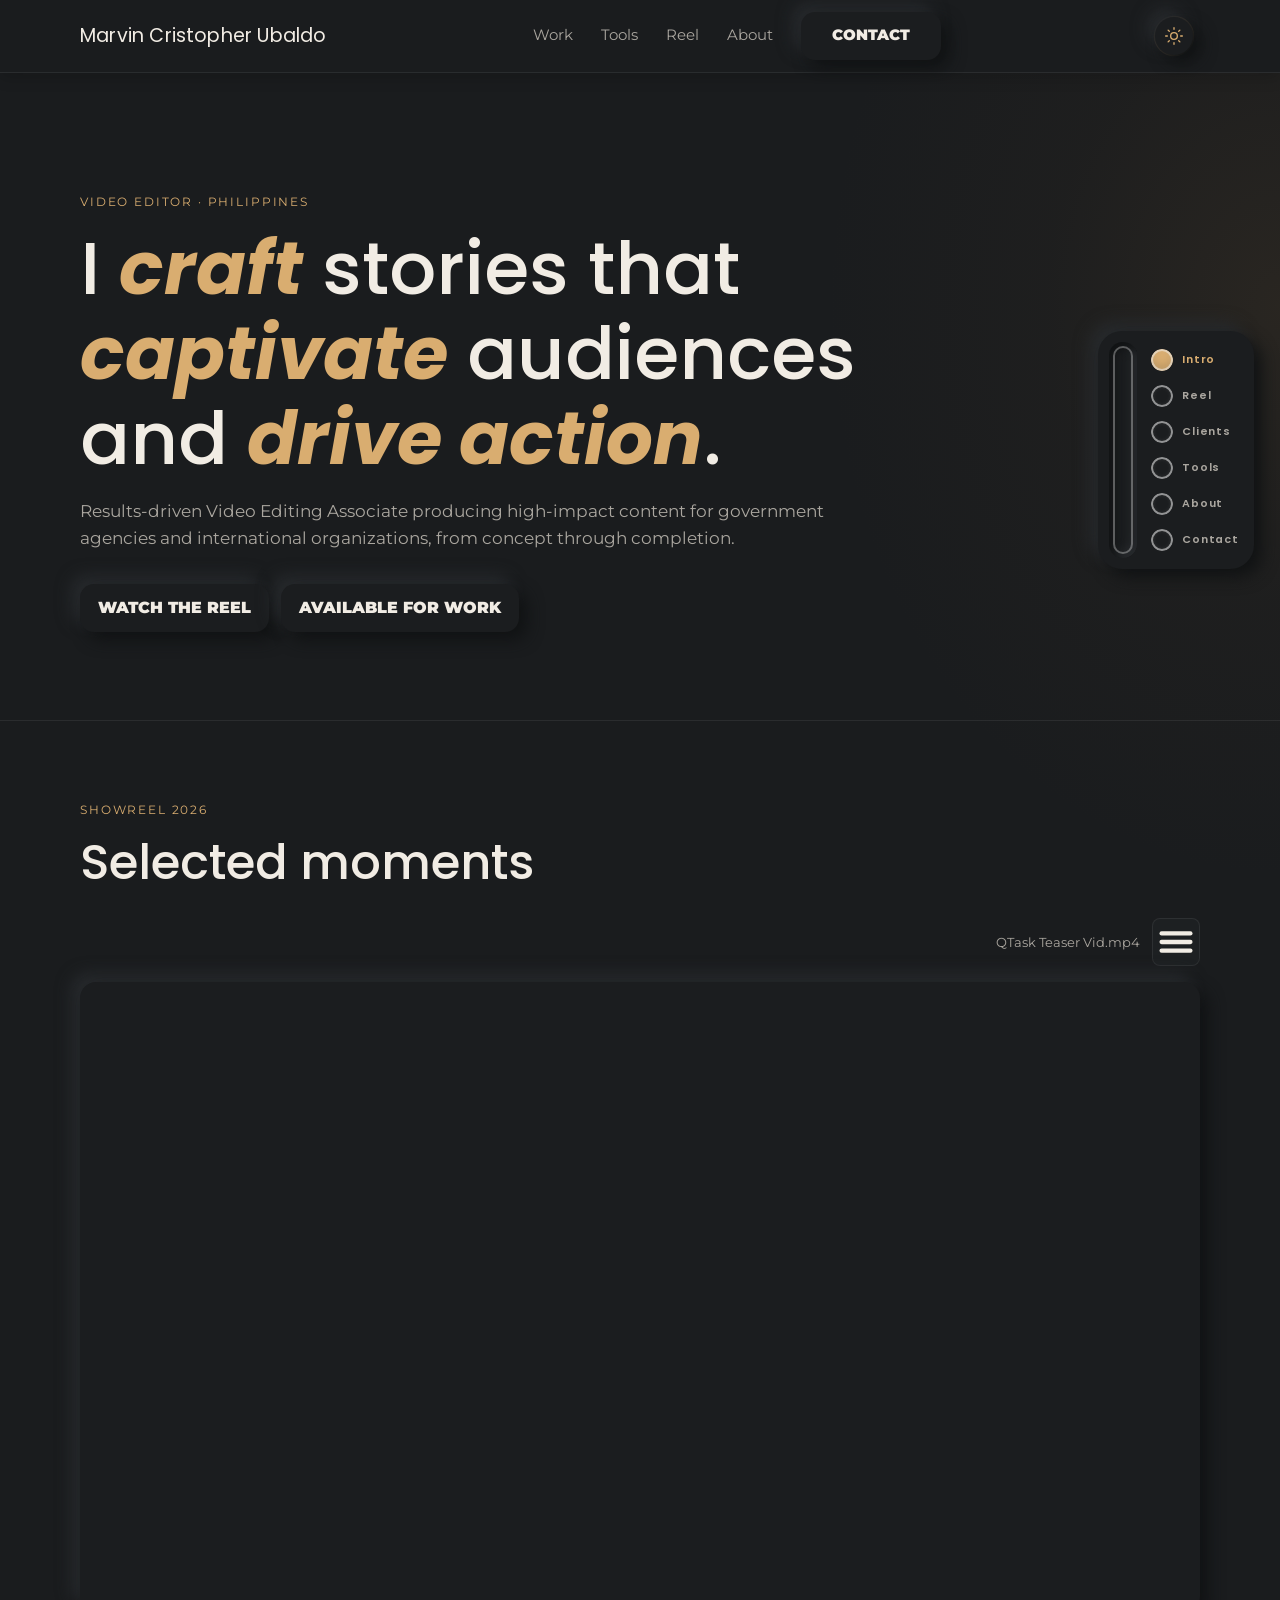
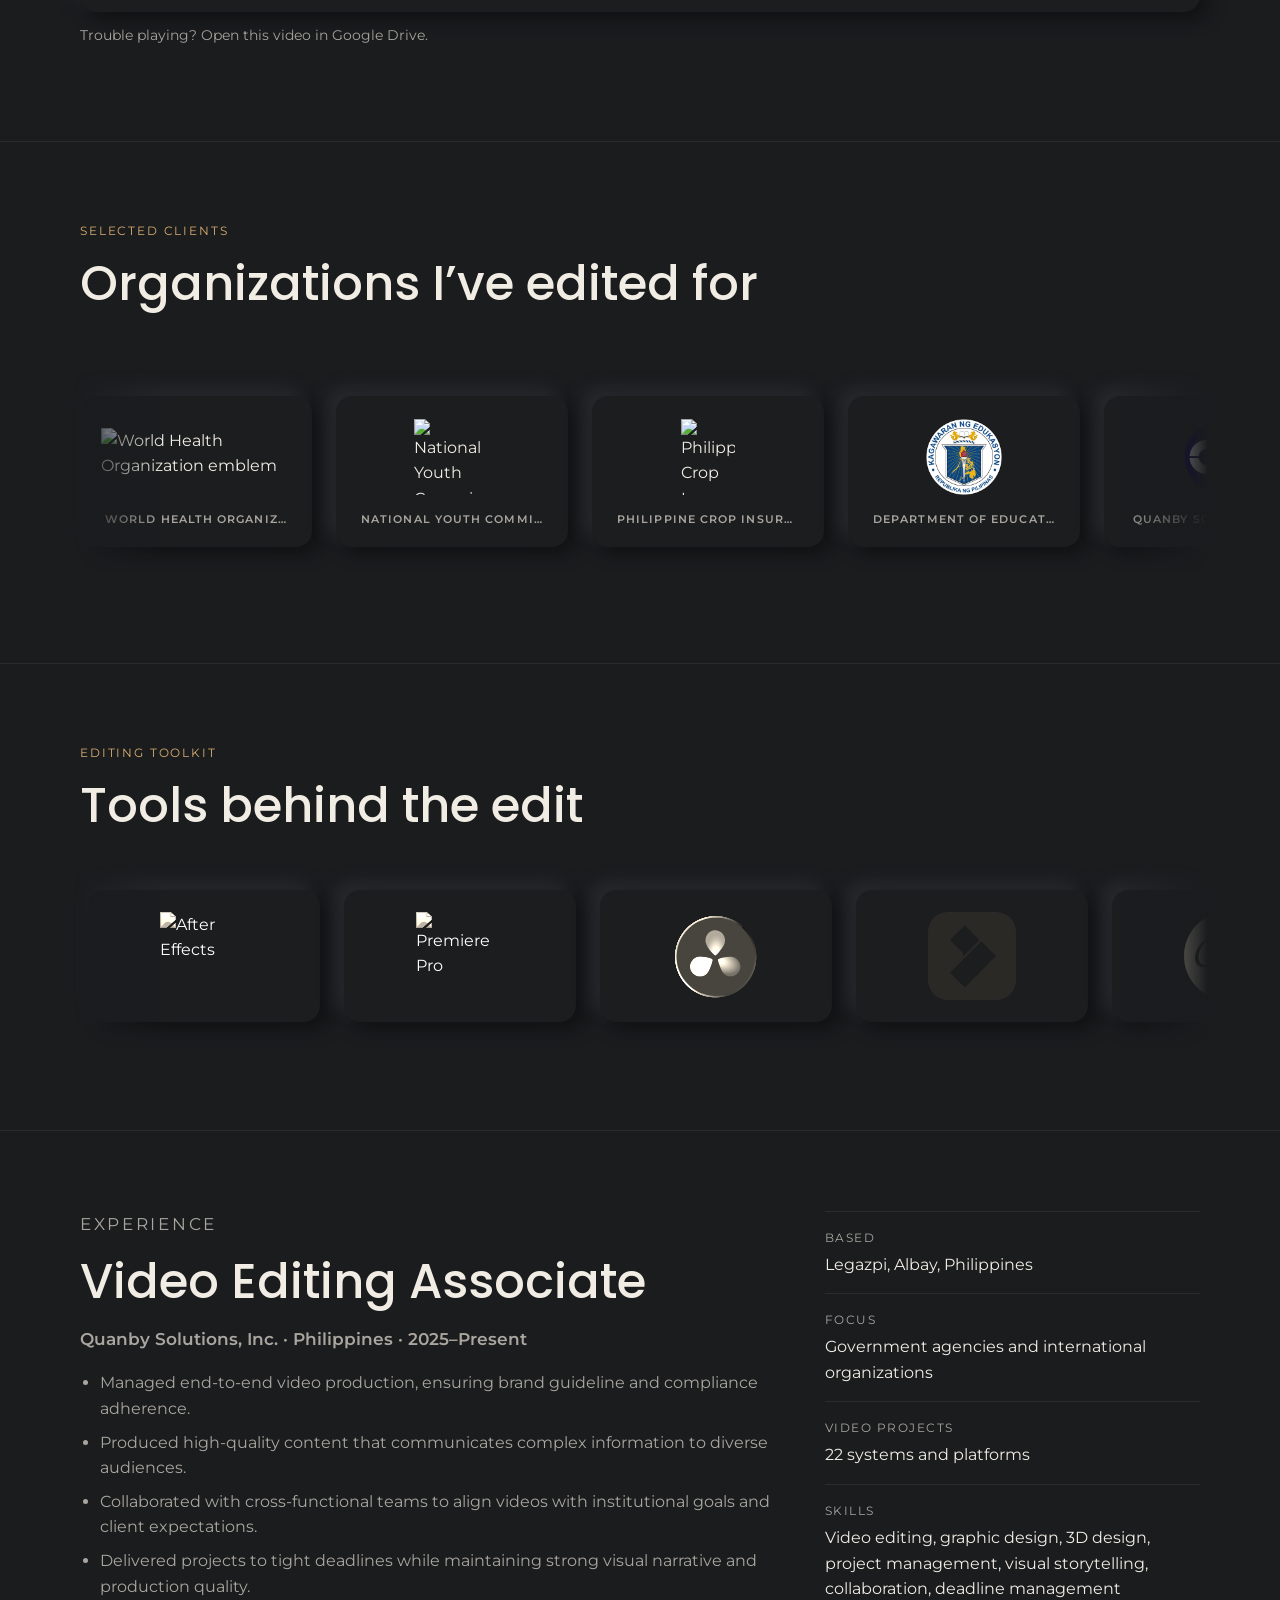
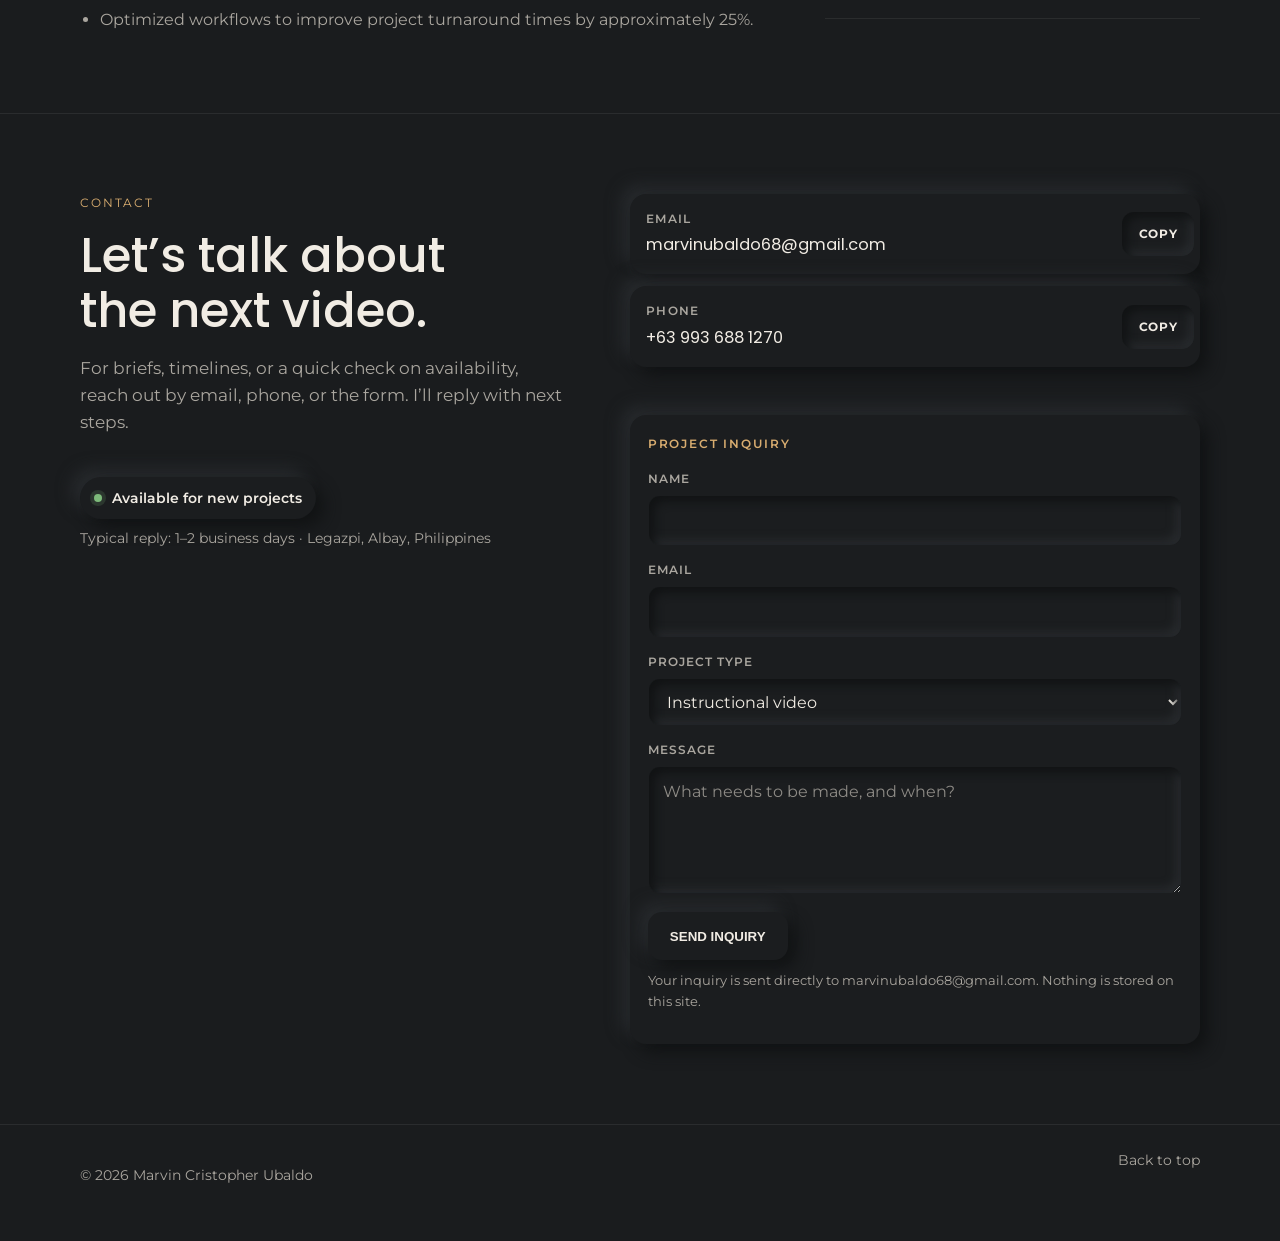
==== commit 2b47ad61: "Polish carousel styling and video playback" ====
--- a/index.html
+++ b/index.html
@@ -162,17 +162,15 @@
             </div>
           </div>
           <div class="video-frame">
-            <video
+            <iframe
               id="reel-player"
-              src="https://drive.google.com/uc?export=download&amp;id=1BiX3a0gwJV4_x8pyCG_g06KOIWh4gqRu"
-              title="QTask Teaser Vid.mp4"
-              controls
-              playsinline
-              preload="metadata"
+              src="https://drive.google.com/file/d/1BiX3a0gwJV4_x8pyCG_g06KOIWh4gqRu/preview"
+              title="QTask Teaser Vid.mp4 preview"
+              loading="eager"
+              referrerpolicy="strict-origin-when-cross-origin"
+              allow="autoplay; encrypted-media; fullscreen; picture-in-picture"
               allowfullscreen
-            >
-              Your browser cannot play this video. <a href="https://drive.google.com/file/d/1BiX3a0gwJV4_x8pyCG_g06KOIWh4gqRu/view" target="_blank" rel="noopener">Open it in Google Drive</a>.
-            </video>
+            ></iframe>
           </div>
           <p class="hint">
             Trouble playing? <a id="reel-fallback" href="https://drive.google.com/file/d/1BiX3a0gwJV4_x8pyCG_g06KOIWh4gqRu/view" target="_blank" rel="noopener">Open this video in Google Drive</a>.
--- a/css/style.css
+++ b/css/style.css
@@ -236,7 +236,7 @@
   border-radius: 12px;
   background: var(--surface);
   color: var(--text);
-  box-shadow: var(--neo-raised);
+  box-shadow: 8px 8px 16px var(--neo-dark), -8px -8px 16px var(--neo-light);
   cursor: pointer;
   transition: box-shadow 180ms ease, color 180ms ease;
 }
@@ -266,7 +266,7 @@
   border: 1px solid transparent;
   border-radius: 24px;
   background: var(--surface);
-  box-shadow: var(--neo-raised);
+  box-shadow: 8px 8px 16px var(--neo-dark), -8px -8px 16px var(--neo-light);
   backdrop-filter: blur(12px);
   transition: width 320ms cubic-bezier(0.2, 0.8, 0.2, 1), min-height 320ms ease,
     padding 320ms ease, gap 320ms ease, border-radius 320ms ease;
@@ -723,10 +723,10 @@
   min-height: 132px;
   display: grid;
   place-items: center;
-  border: 1px solid var(--line);
+  border: 1px solid transparent;
   border-radius: 16px;
   background: var(--surface);
-  box-shadow: 0 0 0 1px var(--accent-glow);
+  box-shadow: 8px 8px 16px var(--neo-dark), -8px -8px 16px var(--neo-light);
   transition: border-color 180ms ease, box-shadow 180ms ease,
     transform 180ms ease;
 }
@@ -743,7 +743,8 @@
 .toolkit-card:hover,
 .toolkit-card:focus-within {
   border-color: var(--accent);
-  box-shadow: 0 0 0 1px var(--accent), 0 0 14px var(--accent-glow);
+  box-shadow: inset 5px 5px 10px var(--neo-dark), inset -5px -5px 10px var(--neo-light),
+    0 0 0 1px var(--accent), 0 0 14px var(--accent-glow);
   transform: translateY(-4px);
 }
 
@@ -915,10 +916,10 @@
   justify-items: center;
   gap: 12px;
   padding: 18px 20px;
-  border: 1px solid var(--line);
+  border: 1px solid transparent;
   border-radius: 16px;
   background: var(--surface);
-  box-shadow: 0 0 0 1px var(--accent-glow);
+  box-shadow: 8px 8px 16px var(--neo-dark), -8px -8px 16px var(--neo-light);
   position: relative;
   transition: border-color 180ms ease, box-shadow 180ms ease,
     transform 180ms ease, background-color 180ms ease;
@@ -927,12 +928,14 @@
 .client-logo-card:hover,
 .client-logo-card:focus-within {
   border-color: var(--accent);
-  box-shadow: 0 0 0 1px var(--accent), 0 0 14px var(--accent-glow);
+  box-shadow: inset 5px 5px 10px var(--neo-dark), inset -5px -5px 10px var(--neo-light),
+    0 0 0 1px var(--accent), 0 0 14px var(--accent-glow);
 }
 
 .client-logo-card.is-active {
   border-color: var(--accent);
-  box-shadow: 0 0 0 1px var(--accent), 0 0 14px var(--accent-glow);
+  box-shadow: inset 5px 5px 10px var(--neo-dark), inset -5px -5px 10px var(--neo-light),
+    0 0 0 1px var(--accent), 0 0 14px var(--accent-glow);
 }
 
 .client-logo-card__mark {
@@ -995,7 +998,8 @@
   border: 1px solid var(--accent);
   border-radius: 14px;
   background: var(--surface);
-  box-shadow: 0 0 0 1px var(--accent-glow), 0 0 14px var(--accent-glow);
+  box-shadow: 8px 8px 16px var(--neo-dark), -8px -8px 16px var(--neo-light),
+    0 0 0 1px var(--accent-glow), 0 0 14px var(--accent-glow);
   opacity: 0;
   visibility: hidden;
   pointer-events: none;
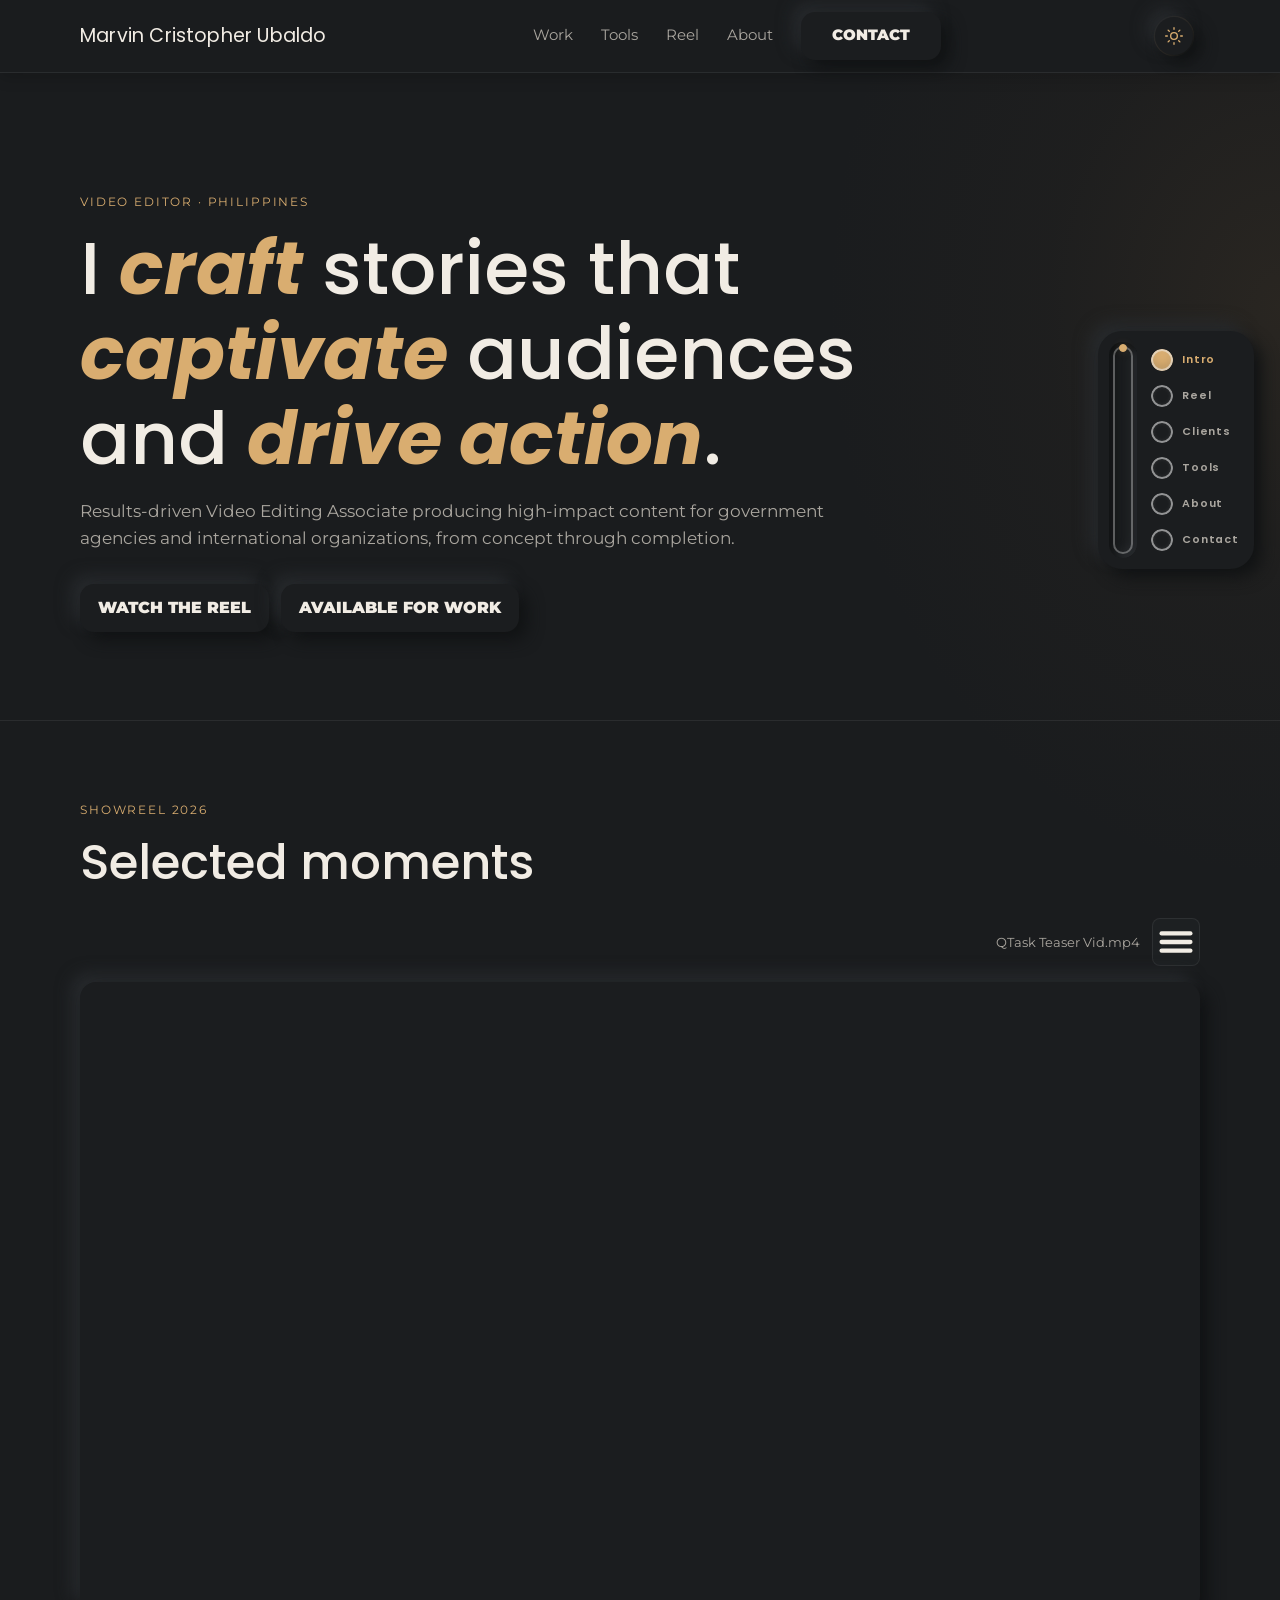
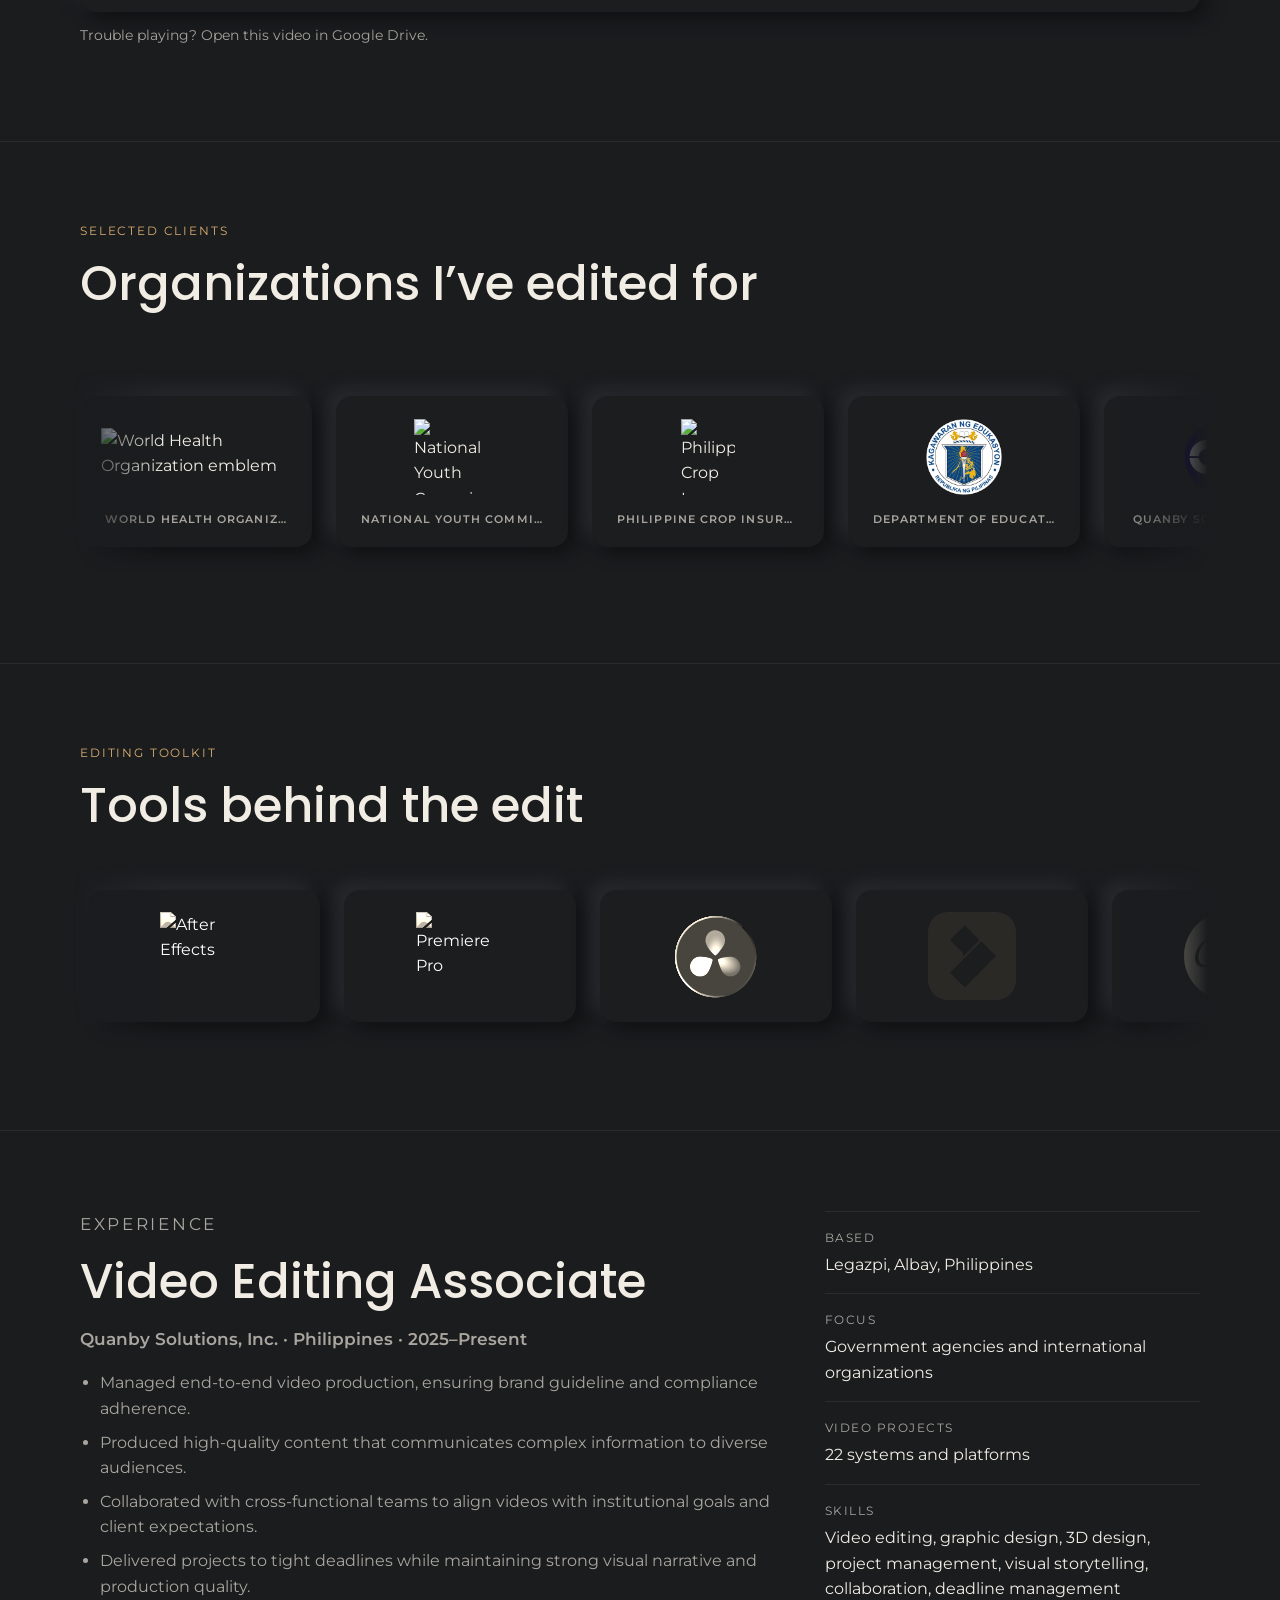
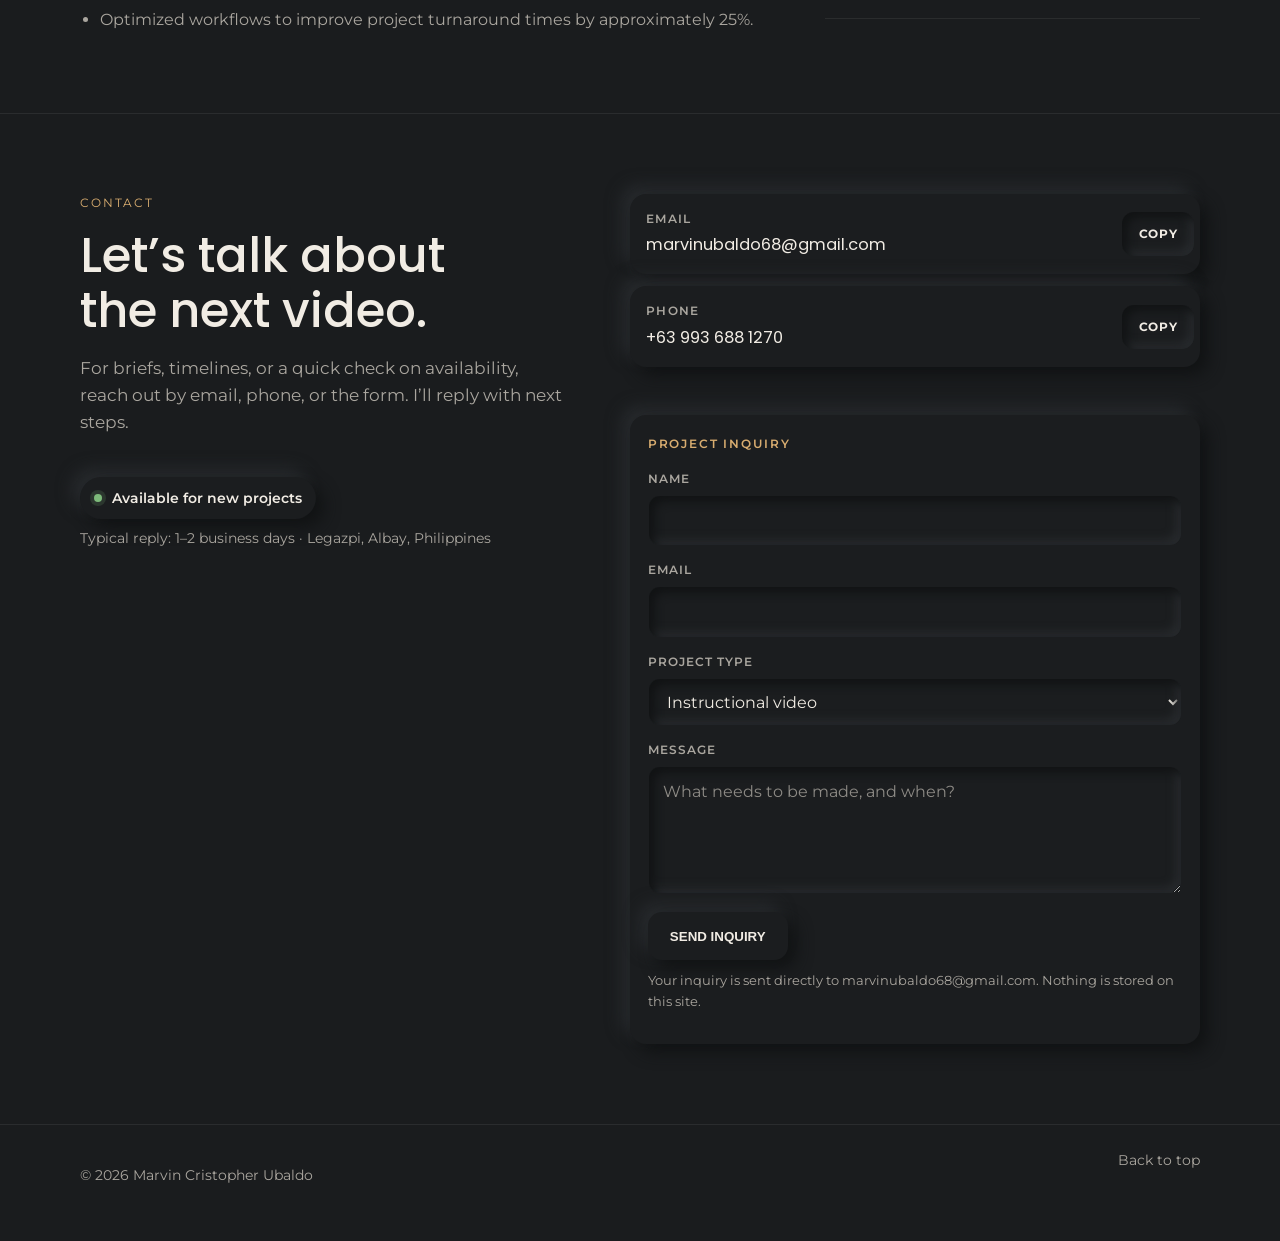
==== commit 268d44c7: "Update portfolio site" ====
--- a/index.html
+++ b/index.html
@@ -34,18 +34,18 @@
     <a class="skip-link" href="#main">Skip to content</a>
     <nav class="division-nav" aria-label="Page sections" aria-expanded="false">
       <div class="radio-input">
-        <div class="glass" aria-hidden="true"><div class="glass-inner"></div></div>
+        <div class="glass" aria-hidden="true"><div class="glass-inner"><span class="track-marker"></span></div></div>
         <div class="selector">
-          <label class="choice" for="division-home">
-            <span class="choice-control"><input class="choice-circle" id="division-home" type="radio" name="division" value="home" aria-label="Go to introduction" checked /><span class="ball"></span></span>
+          <label class="choice" for="division-intro">
+            <span class="choice-control"><input class="choice-circle" id="division-intro" type="radio" name="division" value="intro" aria-label="Go to introduction" checked /><span class="ball"></span></span>
             <span class="choice-name" aria-hidden="true">Intro</span>
           </label>
           <label class="choice" for="division-reel">
             <span class="choice-control"><input class="choice-circle" id="division-reel" type="radio" name="division" value="reel" aria-label="Go to showreel" /><span class="ball"></span></span>
             <span class="choice-name" aria-hidden="true">Reel</span>
           </label>
-          <label class="choice" for="division-work">
-            <span class="choice-control"><input class="choice-circle" id="division-work" type="radio" name="division" value="work" aria-label="Go to client logos" /><span class="ball"></span></span>
+          <label class="choice" for="division-clients">
+            <span class="choice-control"><input class="choice-circle" id="division-clients" type="radio" name="division" value="clients" aria-label="Go to client logos" /><span class="ball"></span></span>
             <span class="choice-name" aria-hidden="true">Clients</span>
           </label>
           <label class="choice" for="division-tools">
@@ -71,7 +71,7 @@
           <span></span><span></span>
         </button>
         <nav class="nav" aria-label="Primary">
-          <a href="#work">Work</a>
+          <a href="#clients">Work</a>
           <a href="#tools">Tools</a>
           <a href="#reel">Reel</a>
           <a href="#about">About</a>
@@ -100,7 +100,7 @@
     </header>
 
     <main id="main">
-      <section class="hero reveal" id="home">
+      <section class="hero reveal" id="intro">
         <div class="wrap hero-inner">
           <p class="eyebrow">Video editor · Philippines</p>
           <h1>
@@ -178,7 +178,7 @@
         </div>
       </section>
 
-      <section class="work reveal" id="work">
+      <section class="work reveal" id="clients">
         <div class="wrap">
           <div class="section-head">
             <p class="eyebrow">SELECTED CLIENTS</p>
--- a/css/style.css
+++ b/css/style.css
@@ -295,10 +295,25 @@
 }
 
 .glass-inner {
+  position: relative;
   width: 100%;
   height: 100%;
   border: 2px solid rgba(245, 245, 245, 0.32);
   border-radius: 14px;
+}
+
+.track-marker {
+  position: absolute;
+  top: 0;
+  left: 50%;
+  width: 8px;
+  height: 8px;
+  border: 1px solid var(--accent);
+  border-radius: 50%;
+  background: var(--accent);
+  box-shadow: 0 0 8px var(--accent-glow);
+  transform: translate(-50%, -50%);
+  transition: top 220ms ease, background-color 180ms ease, box-shadow 180ms ease;
 }
 
 .selector {
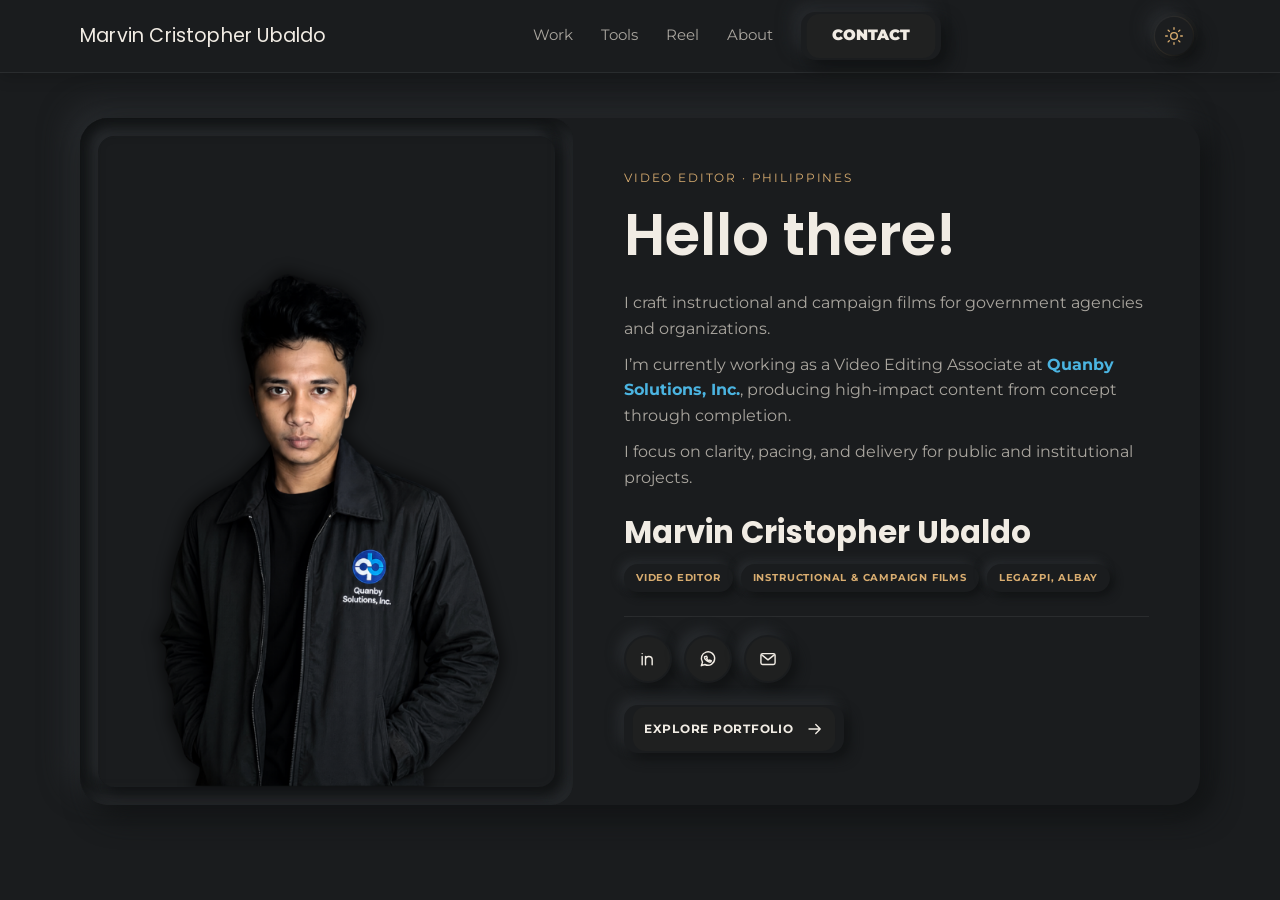
==== commit 9ee833ed: "Update portfolio" ====
--- a/index.html
+++ b/index.html
@@ -4,23 +4,13 @@
     <meta charset="UTF-8" />
     <meta name="viewport" content="width=device-width, initial-scale=1.0" />
     <title>Marvin Cristopher Ubaldo — Video Editor</title>
-    <meta
-      name="description"
-      content="Video Editing Associate producing high-impact video content for government agencies and international organizations."
-    />
+    <meta name="description" content="Marvin Cristopher Ubaldo creates instructional and campaign films for government agencies and organizations." />
     <meta property="og:title" content="Marvin Cristopher Ubaldo — Video Editor" />
-    <meta
-      property="og:description"
-      content="High-impact video editing for government agencies, international organizations, health, education, and technology."
-    />
+    <meta property="og:description" content="Instructional and campaign films for public and institutional projects." />
     <meta property="og:type" content="website" />
-    <link rel="icon" href="data:image/svg+xml,<svg xmlns='http://www.w3.org/2000/svg' viewBox='0 0 100 100'><rect fill='%230b0b0c' width='100' height='100'/><text y='.72em' x='12' font-size='78'>▶</text></svg>" />
     <link rel="preconnect" href="https://fonts.googleapis.com" />
     <link rel="preconnect" href="https://fonts.gstatic.com" crossorigin />
-    <link
-      href="https://fonts.googleapis.com/css2?family=Montserrat:wght@400;500;600;700&family=Poppins:wght@400;500;600;700&display=swap"
-      rel="stylesheet"
-    />
+    <link href="https://fonts.googleapis.com/css2?family=Montserrat:wght@400;500;600;700&family=Poppins:wght@400;500;600;700&display=swap" rel="stylesheet" />
     <script>
       try {
         if (localStorage.getItem("portfolio-theme") === "light") {
@@ -32,37 +22,6 @@
   </head>
   <body>
     <a class="skip-link" href="#main">Skip to content</a>
-    <nav class="division-nav" aria-label="Page sections" aria-expanded="false">
-      <div class="radio-input">
-        <div class="glass" aria-hidden="true"><div class="glass-inner"><span class="track-marker"></span></div></div>
-        <div class="selector">
-          <label class="choice" for="division-intro">
-            <span class="choice-control"><input class="choice-circle" id="division-intro" type="radio" name="division" value="intro" aria-label="Go to introduction" checked /><span class="ball"></span></span>
-            <span class="choice-name" aria-hidden="true">Intro</span>
-          </label>
-          <label class="choice" for="division-reel">
-            <span class="choice-control"><input class="choice-circle" id="division-reel" type="radio" name="division" value="reel" aria-label="Go to showreel" /><span class="ball"></span></span>
-            <span class="choice-name" aria-hidden="true">Reel</span>
-          </label>
-          <label class="choice" for="division-clients">
-            <span class="choice-control"><input class="choice-circle" id="division-clients" type="radio" name="division" value="clients" aria-label="Go to client logos" /><span class="ball"></span></span>
-            <span class="choice-name" aria-hidden="true">Clients</span>
-          </label>
-          <label class="choice" for="division-tools">
-            <span class="choice-control"><input class="choice-circle" id="division-tools" type="radio" name="division" value="tools" aria-label="Go to tools" /><span class="ball"></span></span>
-            <span class="choice-name" aria-hidden="true">Tools</span>
-          </label>
-          <label class="choice" for="division-about">
-            <span class="choice-control"><input class="choice-circle" id="division-about" type="radio" name="division" value="about" aria-label="Go to about section" /><span class="ball"></span></span>
-            <span class="choice-name" aria-hidden="true">About</span>
-          </label>
-          <label class="choice" for="division-contact">
-            <span class="choice-control"><input class="choice-circle" id="division-contact" type="radio" name="division" value="contact" aria-label="Go to contact section" /><span class="ball"></span></span>
-            <span class="choice-name" aria-hidden="true">Contact</span>
-          </label>
-        </div>
-      </div>
-    </nav>
 
     <header class="site-header" id="top">
       <div class="wrap header-inner">
@@ -71,11 +30,11 @@
           <span></span><span></span>
         </button>
         <nav class="nav" aria-label="Primary">
-          <a href="#clients">Work</a>
-          <a href="#tools">Tools</a>
-          <a href="#reel">Reel</a>
-          <a href="#about">About</a>
-          <a class="nav-cta box" href="#contact">Contact</a>
+          <a href="main.html#clients">Work</a>
+          <a href="main.html#tools">Tools</a>
+          <a href="main.html#reel">Reel</a>
+          <a href="main.html#about">About</a>
+          <a class="nav-cta box" href="main.html#contact">Contact</a>
         </nav>
         <button
           class="toggle"
@@ -100,367 +59,48 @@
     </header>
 
     <main id="main">
-      <section class="hero reveal" id="intro">
-        <div class="wrap hero-inner">
-          <p class="eyebrow">Video editor · Philippines</p>
-          <h1>
-            I <strong>craft</strong> stories that <strong>captivate</strong>
-            audiences and <strong>drive action</strong>.
-          </h1>
-          <p class="lede">
-            Results-driven Video Editing Associate producing high-impact content
-            for government agencies and international organizations, from concept
-            through completion.
-          </p>
-          <div class="hero-actions">
-            <a class="box" href="#reel">Watch the reel</a>
-            <a class="box" href="#contact">Available for work</a>
-          </div>
-        </div>
-      </section>
-
-      <section class="reel reveal" id="reel">
+      <section class="hero" id="intro">
         <div class="wrap">
-          <div class="section-head">
-            <p class="eyebrow">Showreel 2026</p>
-            <h2>Selected moments</h2>
-          </div>
-          <div class="reel-controls">
-            <p class="reel-current" id="reel-current">QTask Teaser Vid.mp4</p>
-            <label class="hamburger">
-              <input
-                id="reel-menu-toggle"
-                type="checkbox"
-                aria-label="Choose a project"
-                aria-expanded="false"
-                aria-controls="reel-project-menu"
-              />
-              <svg viewBox="0 0 32 32" aria-hidden="true">
-                <path class="line line-top" d="M6 10H26" />
-                <path class="line line-middle" d="M6 16H26" />
-                <path class="line line-bottom" d="M6 22H26" />
-              </svg>
-            </label>
-            <div class="reel-project-menu" id="reel-project-menu" aria-label="Choose a project" aria-hidden="true" inert>
-              <button class="reel-project-option" type="button" data-file-id="1BiX3a0gwJV4_x8pyCG_g06KOIWh4gqRu" aria-pressed="true">QTask Teaser Vid.mp4</button>
-              <button class="reel-project-option" type="button" data-file-id="14XFI63H0WCrE6YKmWakEeVRTn1YsuMh0" aria-pressed="false">AMLC.mp4</button>
-              <button class="reel-project-option" type="button" data-file-id="114niZEH38hlTI4XPyJ0U5Mr_QHOIgMUU" aria-pressed="false">Company Video V4.mp4</button>
-              <button class="reel-project-option" type="button" data-file-id="1KdA3yZOkEAo1lewmwrV8iKa0WuC0o9xU" aria-pressed="false">HSI Business Permit.mp4</button>
-              <button class="reel-project-option" type="button" data-file-id="1lAkY49E4Ro356XwTjLTa77VQ4K7a3o5R" aria-pressed="false">Intro 1.mp4</button>
-              <button class="reel-project-option" type="button" data-file-id="1XGsrEm5Caa4RMW5086Nq8PIGOPHhDCNz" aria-pressed="false">NotarioPH Instructional Video w BGM.mov</button>
-              <button class="reel-project-option" type="button" data-file-id="1Q4J8jz0TqCvUgegjXnCtSAJDOPYtAxvG" aria-pressed="false">OJT Vid.mp4</button>
-              <button class="reel-project-option" type="button" data-file-id="1CGi5XQbRn2uJbsKB0EpmRt9eViXzoH3u" aria-pressed="false">PCIC V4.mp4</button>
-              <button class="reel-project-option" type="button" data-file-id="1b2B5_kWeyuWM6apqQh5XbuXgGr70DQC_" aria-pressed="false">QCount Instructional Vid.mp4</button>
-              <button class="reel-project-option" type="button" data-file-id="1_UhOCi1VJ2Z5fKiFRtSI5uZCk6cL7Nc_" aria-pressed="false">QLearn Inst Vid V2.mp4</button>
-              <button class="reel-project-option" type="button" data-file-id="1vtCERbIDONugplg_KWCmDtavDAnak-I9" aria-pressed="false">Qlegal Onboarding Step By Step.mp4</button>
-              <button class="reel-project-option" type="button" data-file-id="1SYet_2sdRHfND-AYXxdCWFtkZuwAVMEy" aria-pressed="false">QSign Lite Instructional Vid.mp4</button>
-              <button class="reel-project-option" type="button" data-file-id="1AGch4qs7Tpsc6V67uovvyATKj631w-Zi" aria-pressed="false">QTask.mp4</button>
-              <button class="reel-project-option" type="button" data-file-id="1oCq6NUgcASYRNbliH4w8GDipsNSbKkFB" aria-pressed="false">Quanby ChatBots Final Version.mp4</button>
-              <button class="reel-project-option" type="button" data-file-id="1wOBVCcmTBta10c1zfeChfsaV-kUZ9O2_" aria-pressed="false">Quanby Legal Instructional Vid 2.0.mp4</button>
-              <button class="reel-project-option" type="button" data-file-id="13nnYVKcbdf6C4SOsGCkURLZYRpPMZ6L9" aria-pressed="false">Quanby Promo Revised (Audio).mp4</button>
-              <button class="reel-project-option" type="button" data-file-id="1abN4r-eQDm6BVIuJ863qMXKGlYoU5itC" aria-pressed="false">Teaser.mp4</button>
+          <div class="intro-card">
+            <div class="intro-photo">
+              <img src="images/profile.png" alt="Marvin Cristopher Ubaldo" width="900" height="1100" fetchpriority="high" />
             </div>
-          </div>
-          <div class="video-frame">
-            <iframe
-              id="reel-player"
-              src="https://drive.google.com/file/d/1BiX3a0gwJV4_x8pyCG_g06KOIWh4gqRu/preview"
-              title="QTask Teaser Vid.mp4 preview"
-              loading="eager"
-              referrerpolicy="strict-origin-when-cross-origin"
-              allow="autoplay; encrypted-media; fullscreen; picture-in-picture"
-              allowfullscreen
-            ></iframe>
-          </div>
-          <p class="hint">
-            Trouble playing? <a id="reel-fallback" href="https://drive.google.com/file/d/1BiX3a0gwJV4_x8pyCG_g06KOIWh4gqRu/view" target="_blank" rel="noopener">Open this video in Google Drive</a>.
-          </p>
-        </div>
-      </section>
-
-      <section class="work reveal" id="clients">
-        <div class="wrap">
-          <div class="section-head">
-            <p class="eyebrow">SELECTED CLIENTS</p>
-            <h2>Organizations I’ve edited for</h2>
-          </div>
-
-          <div class="client-carousel" aria-label="Client logos" data-client-carousel>
-            <div class="client-carousel__stage" data-client-stage>
-              <div class="client-carousel__track" data-client-track>
-                <article class="client-logo-card" data-client="who">
-                  <div class="client-logo-card__mark">
-                    <span class="who-emblem-crop">
-                      <img class="client-logo who-emblem" src="https://upload.wikimedia.org/wikipedia/commons/2/26/World_Health_Organization_Logo.svg" alt="World Health Organization emblem" width="588" height="180" loading="lazy" />
-                    </span>
-                  </div>
-                  <div class="client-logo-card__name">World Health Organization</div>
-                </article>
-                <article class="client-logo-card" data-client="nyc">
-                  <div class="client-logo-card__mark">
-                    <img class="client-logo" src="https://upload.wikimedia.org/wikipedia/commons/thumb/1/19/National_Youth_Commission_Philippines.svg/330px-National_Youth_Commission_Philippines.svg.png" alt="National Youth Commission of the Philippines seal" width="330" height="330" loading="lazy" />
-                  </div>
-                  <div class="client-logo-card__name">National Youth Commission</div>
-                </article>
-                <article class="client-logo-card" data-client="pcic">
-                  <div class="client-logo-card__mark">
-                    <img class="client-logo pcic-logo" src="https://upload.wikimedia.org/wikipedia/commons/thumb/d/d4/Philippine_Crop_Insurance_Corporation_%28PCIC%29.svg/250px-Philippine_Crop_Insurance_Corporation_%28PCIC%29.svg.png" alt="Philippine Crop Insurance Corporation logo" width="250" height="347" loading="lazy" />
-                  </div>
-                  <div class="client-logo-card__name">Philippine Crop Insurance Corporation</div>
-                </article>
-                <article class="client-logo-card" data-client="deped">
-                  <div class="client-logo-card__mark">
-                    <img class="client-logo deped-logo" src="assets/Department_of_Education.svg.webp" alt="Department of Education (DepEd) logo mark" width="490" height="250" loading="lazy" decoding="async" />
-                  </div>
-                  <div class="client-logo-card__name">Department of Education</div>
-                </article>
-                <article class="client-logo-card" data-client="qs">
-                  <div class="client-logo-card__mark">
-                    <img class="client-logo" src="assets/logos/quanby-logo-mark.png" alt="Quanby Solutions, Inc. logo mark" width="468" height="468" loading="lazy" decoding="async" />
-                  </div>
-                  <div class="client-logo-card__name">Quanby Solutions, Inc.</div>
-                </article>
-                <article class="client-logo-card" data-client="who">
-                  <div class="client-logo-card__mark">
-                    <span class="who-emblem-crop">
-                      <img class="client-logo who-emblem" src="https://upload.wikimedia.org/wikipedia/commons/2/26/World_Health_Organization_Logo.svg" alt="World Health Organization emblem" width="588" height="180" loading="lazy" />
-                    </span>
-                  </div>
-                  <div class="client-logo-card__name">World Health Organization</div>
-                </article>
-                <article class="client-logo-card" data-client="nyc">
-                  <div class="client-logo-card__mark">
-                    <img class="client-logo" src="https://upload.wikimedia.org/wikipedia/commons/thumb/1/19/National_Youth_Commission_Philippines.svg/330px-National_Youth_Commission_Philippines.svg.png" alt="National Youth Commission of the Philippines seal" width="330" height="330" loading="lazy" />
-                  </div>
-                  <div class="client-logo-card__name">National Youth Commission</div>
-                </article>
-                <article class="client-logo-card" data-client="pcic">
-                  <div class="client-logo-card__mark">
-                    <img class="client-logo pcic-logo" src="https://upload.wikimedia.org/wikipedia/commons/thumb/d/d4/Philippine_Crop_Insurance_Corporation_%28PCIC%29.svg/250px-Philippine_Crop_Insurance_Corporation_%28PCIC%29.svg.png" alt="Philippine Crop Insurance Corporation logo" width="250" height="347" loading="lazy" />
-                  </div>
-                  <div class="client-logo-card__name">Philippine Crop Insurance Corporation</div>
-                </article>
-                <article class="client-logo-card" data-client="deped">
-                  <div class="client-logo-card__mark">
-                    <img class="client-logo deped-logo" src="assets/Department_of_Education.svg.webp" alt="Department of Education (DepEd) logo mark" width="490" height="250" loading="lazy" decoding="async" />
-                  </div>
-                  <div class="client-logo-card__name">Department of Education</div>
-                </article>
-                <article class="client-logo-card" data-client="qs">
-                  <div class="client-logo-card__mark">
-                    <img class="client-logo" src="assets/logos/quanby-logo-mark.png" alt="Quanby Solutions, Inc. logo mark" width="468" height="468" loading="lazy" decoding="async" />
-                  </div>
-                  <div class="client-logo-card__name">Quanby Solutions, Inc.</div>
-                </article>
-
+            <div class="intro-copy">
+              <p class="eyebrow">Video editor · Philippines</p>
+              <h1>Hello there!</h1>
+              <div class="intro-description">
+                <p>I craft instructional and campaign films for government agencies and organizations.</p>
+                <p>I’m currently working as a Video Editing Associate at <a class="intro-employer" href="https://quanbyit.com" target="_blank" rel="noopener noreferrer">Quanby Solutions, Inc.</a>, producing high-impact content from concept through completion.</p>
+                <p>I focus on clarity, pacing, and delivery for public and institutional projects.</p>
               </div>
+              <h2 class="intro-name">Marvin Cristopher Ubaldo</h2>
+              <ul class="intro-tags" aria-label="Professional details">
+                <li>Video editor</li>
+                <li>Instructional &amp; campaign films</li>
+                <li>Legazpi, Albay</li>
+              </ul>
+              <div class="intro-divider" aria-hidden="true"></div>
+              <div class="intro-links" aria-label="Contact links">
+                <a class="intro-icon-link" href="https://www.linkedin.com/in/marvin-ubaldo-82b9573a8" target="_blank" rel="noopener noreferrer" aria-label="Visit Marvin on LinkedIn">
+                  <svg viewBox="0 0 24 24" aria-hidden="true"><path d="M5 9v10M5 5.5v.01M9 19v-10m0 4a4 4 0 0 1 8 0v6" /></svg>
+                </a>
+                <a class="intro-icon-link" href="https://wa.me/639936881270" target="_blank" rel="noopener noreferrer" aria-label="Message Marvin on WhatsApp">
+                  <svg viewBox="0 0 24 24" aria-hidden="true"><path d="M20 11.5a8 8 0 0 1-11.7 7.1L4 20l1.4-4.1A8 8 0 1 1 20 11.5Z" /><path d="M9 9.1c.3-.6.6-.6.9-.6h.4l.8 1.9-.8.9a7.1 7.1 0 0 0 2.8 2.8l.9-.8 1.9.8v.4c0 .3 0 .6-.6.9-.5.3-1.2.4-2.2.1a8.6 8.6 0 0 1-4.1-2.7 8.6 8.6 0 0 1-1.2-2.4c-.1-.6.1-1 .4-1.3Z" /></svg>
+                </a>
+                <a class="intro-icon-link" href="https://mail.google.com/mail/?view=cm&amp;fs=1&amp;to=marvinubaldo68%40gmail.com" target="_blank" rel="noopener noreferrer" aria-label="Email Marvin at marvinubaldo68@gmail.com">
+                  <svg viewBox="0 0 24 24" aria-hidden="true"><rect x="3.5" y="5.5" width="17" height="13" rx="2" /><path d="m4.5 7 7.5 6 7.5-6" /></svg>
+                </a>
+              </div>
+              <a class="box intro-cta" href="main.html">
+                Explore portfolio
+                <svg viewBox="0 0 24 24" aria-hidden="true"><path d="M4 12h15m-6-6 6 6-6 6" /></svg>
+              </a>
             </div>
-            <div class="client-carousel__panel" data-client-panel aria-live="polite"></div>
-          </div>
-        </div>
-      </section>
-
-      <section class="toolkit reveal" id="tools">
-        <div class="wrap">
-          <div class="section-head">
-            <p class="eyebrow">EDITING TOOLKIT</p>
-            <h2>Tools behind the edit</h2>
-          </div>
-
-          <div class="toolkit-carousel" data-toolkit-carousel aria-label="Editing tools">
-            <div class="toolkit-carousel__stage" data-toolkit-stage>
-              <div class="toolkit-carousel__track" data-toolkit-track>
-                <article class="toolkit-card">
-                  <img src="images/tools/after-effects.svg" alt="After Effects" width="88" height="88" loading="eager" decoding="async" tabindex="0" />
-                </article>
-                <article class="toolkit-card">
-                  <img src="images/tools/premiere-pro.svg" alt="Premiere Pro" width="88" height="88" loading="eager" decoding="async" tabindex="0" />
-                </article>
-                <article class="toolkit-card">
-                  <img src="images/tools/davinci-resolve.svg" alt="DaVinci Resolve" width="88" height="88" loading="eager" decoding="async" tabindex="0" />
-                </article>
-                <article class="toolkit-card">
-                  <img src="images/tools/filmora.svg" alt="Filmora" width="88" height="88" loading="eager" decoding="async" tabindex="0" />
-                </article>
-                <article class="toolkit-card">
-                  <img src="images/tools/canva.svg" alt="Canva" width="88" height="88" loading="eager" decoding="async" tabindex="0" />
-                </article>
-                <article class="toolkit-card">
-                  <img src="images/tools/lightroom.svg" alt="Lightroom" width="88" height="88" loading="eager" decoding="async" tabindex="0" />
-                </article>
-                <article class="toolkit-card">
-                  <img src="images/tools/photoshop.svg" alt="Photoshop" width="88" height="88" loading="eager" decoding="async" tabindex="0" />
-                </article>
-                <article class="toolkit-card">
-                  <img src="images/tools/adobe-illustrator.svg" alt="Adobe Illustrator" width="88" height="88" loading="eager" decoding="async" tabindex="0" />
-                </article>
-                <article class="toolkit-card">
-                  <img src="images/tools/capcut.svg" alt="CapCut" width="88" height="88" loading="eager" decoding="async" tabindex="0" />
-                </article>
-                <article class="toolkit-card" aria-hidden="true">
-                  <img src="images/tools/after-effects.svg" alt="" width="88" height="88" loading="eager" decoding="async" tabindex="-1" />
-                </article>
-                <article class="toolkit-card" aria-hidden="true">
-                  <img src="images/tools/premiere-pro.svg" alt="" width="88" height="88" loading="eager" decoding="async" tabindex="-1" />
-                </article>
-                <article class="toolkit-card" aria-hidden="true">
-                  <img src="images/tools/davinci-resolve.svg" alt="" width="88" height="88" loading="eager" decoding="async" tabindex="-1" />
-                </article>
-                <article class="toolkit-card" aria-hidden="true">
-                  <img src="images/tools/filmora.svg" alt="" width="88" height="88" loading="eager" decoding="async" tabindex="-1" />
-                </article>
-                <article class="toolkit-card" aria-hidden="true">
-                  <img src="images/tools/canva.svg" alt="" width="88" height="88" loading="eager" decoding="async" tabindex="-1" />
-                </article>
-                <article class="toolkit-card" aria-hidden="true">
-                  <img src="images/tools/lightroom.svg" alt="" width="88" height="88" loading="eager" decoding="async" tabindex="-1" />
-                </article>
-                <article class="toolkit-card" aria-hidden="true">
-                  <img src="images/tools/photoshop.svg" alt="" width="88" height="88" loading="eager" decoding="async" tabindex="-1" />
-                </article>
-                <article class="toolkit-card" aria-hidden="true">
-                  <img src="images/tools/adobe-illustrator.svg" alt="" width="88" height="88" loading="eager" decoding="async" tabindex="-1" />
-                </article>
-                <article class="toolkit-card" aria-hidden="true">
-                  <img src="images/tools/capcut.svg" alt="" width="88" height="88" loading="eager" decoding="async" tabindex="-1" />
-                </article>
-              </div>
-            </div>
-          </div>
-        </div>
-      </section>
-
-      <section class="about reveal" id="about">
-        <div class="wrap about-grid">
-          <div>
-            <p class="eyebrow">Experience</p>
-            <h2>Video Editing Associate</h2>
-            <p class="experience-meta">Quanby Solutions, Inc. · Philippines · 2025–Present</p>
-            <ul class="experience-list">
-              <li>Managed end-to-end video production, ensuring brand guideline and compliance adherence.</li>
-              <li>Produced high-quality content that communicates complex information to diverse audiences.</li>
-              <li>Collaborated with cross-functional teams to align videos with institutional goals and client expectations.</li>
-              <li>Delivered projects to tight deadlines while maintaining strong visual narrative and production quality.</li>
-              <li>Optimized workflows to improve project turnaround times by approximately 25%.</li>
-            </ul>
-          </div>
-          <ul class="facts">
-            <li>
-              <span>Based</span>
-              Legazpi, Albay, Philippines
-            </li>
-            <li>
-              <span>Focus</span>
-              Government agencies and international organizations
-            </li>
-            <li>
-              <span>Video projects</span>
-              22 systems and platforms
-            </li>
-            <li>
-              <span>Skills</span>
-              Video editing, graphic design, 3D design, project management, visual storytelling, collaboration, deadline management
-            </li>
-          </ul>
-        </div>
-      </section>
-
-      <section class="contact reveal" id="contact">
-        <div class="wrap contact-layout">
-          <div class="contact-intro">
-            <p class="eyebrow">Contact</p>
-            <h2>Let’s talk about the next video.</h2>
-            <p class="lede">
-              For briefs, timelines, or a quick check on availability, reach out
-              by email, phone, or the form. I’ll reply with next steps.
-            </p>
-            <p class="contact-availability">
-              <span class="status-dot" aria-hidden="true"></span>
-              <span>Available for new projects</span>
-            </p>
-            <p class="contact-note">Typical reply: 1–2 business days · Legazpi, Albay, Philippines</p>
-          </div>
-
-          <div class="contact-panel">
-            <div class="contact-methods">
-              <div class="contact-card">
-                <a class="contact-card-link" href="mailto:marvinubaldo68@gmail.com">
-                  <span class="contact-card-label">Email</span>
-                  <span class="contact-card-value">marvinubaldo68@gmail.com</span>
-                </a>
-                <button
-                  class="copy-btn"
-                  type="button"
-                  data-copy="marvinubaldo68@gmail.com"
-                  aria-label="Copy email address"
-                >
-                  Copy
-                </button>
-              </div>
-              <div class="contact-card">
-                <a class="contact-card-link" href="tel:+639936881270">
-                  <span class="contact-card-label">Phone</span>
-                  <span class="contact-card-value">+63 993 688 1270</span>
-                </a>
-                <button
-                  class="copy-btn"
-                  type="button"
-                  data-copy="+639936881270"
-                  aria-label="Copy phone number"
-                >
-                  Copy
-                </button>
-              </div>
-            </div>
-            <p class="copy-status" id="copy-status" role="status" aria-live="polite"></p>
-
-            <form class="contact-form" id="contact-form" novalidate aria-labelledby="contact-form-title" action="https://formspree.io/f/mljdoodd" method="POST">
-              <p class="contact-form-title" id="contact-form-title">Project inquiry</p>
-              <div class="field">
-                <label for="contact-name">Name</label>
-                <input id="contact-name" name="name" type="text" autocomplete="name" required maxlength="120" aria-describedby="contact-name-error" />
-                <p class="field-error" id="contact-name-error" hidden></p>
-              </div>
-              <div class="field">
-                <label for="contact-email">Email</label>
-                <input id="contact-email" name="email" type="email" autocomplete="email" required maxlength="160" aria-describedby="contact-email-error" />
-                <p class="field-error" id="contact-email-error" hidden></p>
-              </div>
-              <div class="field">
-                <label for="contact-type">Project type</label>
-                <select id="contact-type" name="type">
-                  <option value="Instructional video">Instructional video</option>
-                  <option value="Promotional video">Promotional video</option>
-                  <option value="Showreel / campaign">Showreel / campaign</option>
-                  <option value="Something else">Something else</option>
-                </select>
-              </div>
-              <div class="field">
-                <label for="contact-message">Message</label>
-                <textarea id="contact-message" name="message" rows="4" required minlength="10" maxlength="2000" placeholder="What needs to be made, and when?" aria-describedby="contact-message-error"></textarea>
-                <p class="field-error" id="contact-message-error" hidden></p>
-              </div>
-              <div class="contact-form-actions">
-                <button class="box" id="contact-submit" type="submit">Send inquiry</button>
-                <p class="form-hint">Your inquiry is sent directly to marvinubaldo68@gmail.com. Nothing is stored on this site.</p>
-              </div>
-              <input type="hidden" name="_subject" value="New project inquiry from the portfolio" />
-              <input type="hidden" name="_replyto" value="Auto-reply to sender" />
-              <input type="text" name="_honey" tabindex="-1" autocomplete="off" aria-hidden="true" class="contact-form-honeypot" />
-              <p class="form-status" id="form-status" role="status" aria-live="polite"></p>
-            </form>
           </div>
         </div>
       </section>
     </main>
 
-    <footer class="site-footer">
-      <div class="wrap footer-inner">
-        <p>© <span id="year"></span> Marvin Cristopher Ubaldo</p>
-        <a href="#top">Back to top</a>
-      </div>
-    </footer>
-
     <script src="js/main.js"></script>
   </body>
 </html>
--- a/css/style.css
+++ b/css/style.css
@@ -7,6 +7,7 @@
   --line: rgba(255, 255, 255, 0.07);
   --accent: #d9ad70;
   --accent-glow: rgba(217, 173, 112, 0.2);
+  --brand-blue: #4bb4e1;
   --header-bg: rgba(27, 29, 31, 0.92);
   --ambient-strong: rgba(150, 108, 56, 0.12);
   --ambient-soft: rgba(83, 61, 36, 0.07);
@@ -29,6 +30,7 @@
   --line: rgba(38, 40, 43, 0.08);
   --accent: #8c622f;
   --accent-glow: rgba(140, 98, 47, 0.18);
+  --brand-blue: #0172af;
   --header-bg: rgba(229, 232, 236, 0.92);
   --ambient-strong: rgba(190, 142, 77, 0.14);
   --ambient-soft: rgba(190, 142, 77, 0.07);
@@ -180,6 +182,10 @@
   box-shadow: var(--neo-inset);
 }
 
+.toggle:active {
+  transform: scale(0.96);
+}
+
 .toggle:focus-visible {
   outline: 2px solid var(--accent);
   outline-offset: 4px;
@@ -238,7 +244,7 @@
   color: var(--text);
   box-shadow: 8px 8px 16px var(--neo-dark), -8px -8px 16px var(--neo-light);
   cursor: pointer;
-  transition: box-shadow 180ms ease, color 180ms ease;
+  transition: box-shadow 180ms ease, color 180ms ease, transform 180ms ease;
 }
 
 .nav-toggle span {
@@ -421,6 +427,8 @@
 
 .box,
 .nav a.box {
+  position: relative;
+  isolation: isolate;
   display: inline-flex;
   align-items: center;
   justify-content: center;
@@ -436,23 +444,64 @@
   text-transform: uppercase;
   font-weight: 900;
   box-shadow: var(--neo-raised);
-  transition: box-shadow 180ms ease, color 180ms ease, transform 180ms ease;
+  transition: box-shadow 180ms ease, color 180ms ease, transform 180ms ease,
+    background-color 180ms ease;
+}
+
+button,
+a.box {
+  position: relative;
+  isolation: isolate;
+}
+
+button::after,
+a.box::after {
+  content: "";
+  position: absolute;
+  inset: 0;
+  z-index: -1;
+  border-radius: inherit;
+  background: var(--accent-glow);
+  opacity: 0.14;
+  transform: scale(0.92);
+  transition: transform 400ms ease, opacity 400ms ease;
+  pointer-events: none;
+}
+
+button:not(:disabled):hover::after,
+a.box:hover::after,
+button:not(:disabled):focus-visible::after,
+a.box:focus-visible::after {
+  opacity: 0;
+  transform: scale(1.35, 1.55);
+}
+
+button:disabled::after {
+  opacity: 0;
+  transform: none;
+  transition: none;
 }
 
 .box:hover {
   color: var(--accent);
-  transform: translateY(-1px);
-  box-shadow: 5px 5px 10px var(--neo-dark), -5px -5px 10px var(--neo-light);
+  transform: translateY(-2px);
+  box-shadow: 6px 6px 12px var(--neo-dark), -6px -6px 12px var(--neo-light),
+    0 0 0 1px var(--accent-glow);
 }
 
 .box:active {
-  transform: translateY(0);
+  transform: translateY(0) scale(0.985);
   box-shadow: var(--neo-inset);
 }
 
-.nav-toggle:hover {
+.nav-toggle:hover,
+.nav-toggle:active {
   color: var(--accent);
   box-shadow: var(--neo-inset);
+}
+
+.nav-toggle:active {
+  transform: scale(0.96);
 }
 
 .nav-toggle:focus-visible,
@@ -462,12 +511,254 @@
 }
 
 .hero {
-  padding: 120px 0 88px;
+  --intro-bg: var(--bg);
+  --intro-text: var(--text);
+  --intro-muted: var(--muted);
+  --intro-accent: var(--accent);
+  --intro-blue: var(--brand-blue);
+  --intro-shadow-dark: var(--neo-dark);
+  --intro-shadow-light: var(--neo-light);
+  --intro-divider: var(--line);
+  padding: clamp(28px, 5vh, 56px) 0 clamp(48px, 8vh, 88px);
+  background: var(--intro-bg);
+  color: var(--intro-text);
 }
 
 .hero-inner {
-  max-width: 820px;
-  margin-left: max(20px, calc((100% - var(--max)) / 2));
+  max-width: var(--max);
+  margin-inline: auto;
+}
+
+.intro-card {
+  display: grid;
+  grid-template-columns: minmax(280px, 0.88fr) minmax(0, 1.12fr);
+  min-height: min(660px, calc(100svh - 160px));
+  overflow: hidden;
+  border-radius: 28px;
+  background: var(--intro-bg);
+  box-shadow: 12px 12px 28px var(--intro-shadow-dark),
+    -12px -12px 28px var(--intro-shadow-light);
+}
+
+.intro-photo {
+  display: grid;
+  place-items: stretch;
+  padding: 18px;
+  min-height: 100%;
+  overflow: hidden;
+  border-radius: 22px;
+  background: var(--intro-bg);
+  box-shadow: inset 7px 7px 16px var(--intro-shadow-dark),
+    inset -7px -7px 16px var(--intro-shadow-light);
+}
+
+.intro-photo img {
+  display: block;
+  width: 100%;
+  height: 100%;
+  border-radius: 16px;
+  object-fit: cover;
+  object-position: center bottom;
+  box-shadow: 6px 6px 12px var(--intro-shadow-dark),
+    -6px -6px 12px var(--intro-shadow-light);
+}
+
+.intro-copy {
+  display: flex;
+  flex-direction: column;
+  align-items: flex-start;
+  justify-content: center;
+  padding: clamp(32px, 4vw, 58px);
+}
+
+.intro-copy .eyebrow {
+  margin-bottom: 14px;
+  color: var(--intro-accent);
+}
+
+.intro-copy h1 {
+  margin-bottom: 22px;
+  color: var(--intro-text);
+  font-size: clamp(2.6rem, 4.5vw, 4rem);
+  font-weight: 600;
+}
+
+.intro-description {
+  display: grid;
+  gap: 10px;
+  max-width: 54ch;
+  color: var(--intro-muted);
+  font-size: clamp(0.98rem, 1.1vw, 1rem);
+  line-height: 1.65;
+}
+
+.intro-description p {
+  margin: 0;
+}
+
+.intro-employer {
+  color: var(--intro-blue);
+  font-weight: 700;
+}
+
+.intro-employer:hover {
+  text-decoration: underline;
+  text-underline-offset: 3px;
+}
+
+.intro-employer:focus-visible {
+  border-radius: 2px;
+  outline: 2px solid var(--intro-blue);
+  outline-offset: 2px;
+}
+
+.intro-copy .intro-name {
+  margin: 24px 0 14px;
+  color: var(--intro-text);
+  font-size: clamp(1.55rem, 2.4vw, 2.15rem);
+  font-weight: 700;
+}
+
+.intro-tags {
+  display: flex;
+  flex-wrap: wrap;
+  gap: 8px;
+  margin: 0;
+  padding: 0;
+  list-style: none;
+}
+
+.intro-tags li {
+  padding: 7px 12px;
+  border-radius: 999px;
+  background: var(--intro-bg);
+  box-shadow: 4px 4px 8px var(--intro-shadow-dark),
+    -4px -4px 8px var(--intro-shadow-light);
+  color: var(--intro-accent);
+  font-size: 0.63rem;
+  font-weight: 700;
+  letter-spacing: 0.08em;
+  line-height: 1.4;
+  text-transform: uppercase;
+}
+
+.intro-divider {
+  width: 100%;
+  height: 1px;
+  margin: 24px 0 18px;
+  background: var(--intro-divider);
+}
+
+.intro-links {
+  display: flex;
+  gap: 12px;
+}
+
+.intro-icon-link {
+  position: relative;
+  isolation: isolate;
+  display: grid;
+  width: 48px;
+  height: 48px;
+  place-items: center;
+  border-radius: 50%;
+  background: var(--intro-bg);
+  box-shadow: 6px 6px 12px var(--intro-shadow-dark),
+    -6px -6px 12px var(--intro-shadow-light);
+  color: var(--intro-text);
+  transition: color 180ms ease, box-shadow 180ms ease, transform 180ms ease;
+}
+
+.intro-icon-link::after {
+  content: "";
+  position: absolute;
+  inset: 0;
+  z-index: -1;
+  border-radius: inherit;
+  background: var(--accent-glow);
+  opacity: 0.14;
+  transform: scale(0.92);
+  transition: opacity 400ms ease, transform 400ms ease;
+}
+
+.intro-icon-link:hover,
+.intro-icon-link:focus-visible {
+  color: var(--intro-accent);
+  box-shadow: inset 4px 4px 8px var(--intro-shadow-dark),
+    inset -4px -4px 8px var(--intro-shadow-light);
+}
+
+.intro-icon-link:hover::after,
+.intro-icon-link:focus-visible::after {
+  opacity: 0;
+  transform: scale(1.45);
+}
+
+.intro-icon-link:active {
+  transform: scale(0.96);
+}
+
+.intro-icon-link:focus-visible {
+  outline: 2px solid var(--intro-accent);
+  outline-offset: 4px;
+}
+
+.intro-icon-link svg {
+  width: 20px;
+  height: 20px;
+  fill: none;
+  stroke: currentColor;
+  stroke-linecap: round;
+  stroke-linejoin: round;
+  stroke-width: 1.7;
+}
+
+.hero .intro-cta {
+  display: inline-flex;
+  min-width: 0;
+  min-height: 48px;
+  align-items: center;
+  gap: 12px;
+  margin-top: 22px;
+  padding: 0 20px;
+  border-radius: 14px;
+  background: var(--intro-bg);
+  color: var(--intro-text);
+  box-shadow: 6px 6px 12px var(--intro-shadow-dark),
+    -6px -6px 12px var(--intro-shadow-light);
+  font-size: 0.78rem;
+  font-weight: 700;
+  letter-spacing: 0.06em;
+}
+
+.hero .intro-cta::after {
+  background: var(--accent-glow);
+}
+
+.hero .intro-cta:hover {
+  color: var(--intro-accent);
+  box-shadow: inset 4px 4px 8px var(--intro-shadow-dark),
+    inset -4px -4px 8px var(--intro-shadow-light);
+}
+
+.hero .intro-cta:active {
+  box-shadow: inset 4px 4px 8px var(--intro-shadow-dark),
+    inset -4px -4px 8px var(--intro-shadow-light);
+}
+
+.intro-cta svg {
+  width: 18px;
+  height: 18px;
+  fill: none;
+  stroke: currentColor;
+  stroke-linecap: round;
+  stroke-linejoin: round;
+  stroke-width: 1.8;
+  transition: transform 180ms ease;
+}
+
+.intro-cta:hover svg {
+  transform: translateX(3px);
 }
 
 .eyebrow {
@@ -551,11 +842,14 @@
   width: 48px;
   height: 48px;
   padding: 0;
-  border: 1px solid var(--line);
+  border: 1px solid transparent;
   border-radius: 8px;
-  background: var(--bg-2);
+  background: var(--surface);
   color: var(--text);
+  box-shadow: var(--neo-raised);
   cursor: pointer;
+  transition: color 180ms ease, border-color 180ms ease, box-shadow 180ms ease,
+    transform 180ms ease;
 }
 
 .hamburger input {
@@ -605,6 +899,12 @@
 .hamburger:hover {
   border-color: var(--accent);
   color: var(--accent);
+  box-shadow: var(--neo-inset), 0 0 0 1px var(--accent-glow);
+}
+
+.hamburger:active {
+  transform: scale(0.96);
+  box-shadow: var(--neo-inset);
 }
 
 .hamburger input:focus-visible + svg,
@@ -647,7 +947,7 @@
   width: 100%;
   padding: 10px 12px;
   border: 0;
-  border-radius: 4px;
+  border-radius: 8px;
   background: transparent;
   color: var(--text);
   font: inherit;
@@ -676,22 +976,36 @@
 .reel-project-menu[data-open="true"] .reel-project-option:hover,
 .reel-project-menu[data-open="true"] .reel-project-option:focus-visible {
   color: var(--accent);
+  background: var(--surface);
+  box-shadow: var(--neo-inset), 0 0 0 1px var(--accent-glow);
+  transform: translateX(2px);
+  transition-delay: 0ms;
+}
+
+.reel-project-option:active {
+  color: var(--accent);
+  transform: translateX(1px) scale(0.99);
   box-shadow: var(--neo-inset);
-  transform: translateX(3px);
-  transition-delay: 0ms;
-}
-
-.reel-project-option:active {
-  transform: translateX(2px) scale(0.99);
 }
 
 @media (prefers-reduced-motion: reduce) {
   .reel-project-menu,
   .reel-project-option,
+  .box,
+  .nav-toggle,
+  .toggle,
+  .hamburger,
+  .copy-btn,
   .client-logo-card,
   .client-carousel__panel {
     transition-duration: 0.01ms;
     transition-delay: 0ms;
+  }
+
+  button::after,
+  a.box::after {
+    transition: none;
+    transform: none;
   }
 }
 
@@ -751,8 +1065,7 @@
   width: 88px;
   height: 88px;
   object-fit: contain;
-  filter: grayscale(1) sepia(0.55) saturate(0.65) brightness(1.1);
-  transition: filter 220ms ease, transform 220ms ease;
+  transition: transform 220ms ease;
 }
 
 .toolkit-card:hover,
@@ -765,7 +1078,6 @@
 
 .toolkit-card:hover img,
 .toolkit-card:focus-within img {
-  filter: none;
   transform: scale(1.06);
 }
 
@@ -1063,10 +1375,10 @@
 
 @keyframes toolkit-carousel-scroll {
   from {
+    transform: translateX(calc(-50% - 12px));
+  }
+  to {
     transform: translateX(0);
-  }
-  to {
-    transform: translateX(calc(-50% - 12px));
   }
 }
 
@@ -1323,22 +1635,29 @@
   border-radius: 12px;
   background: var(--surface);
   color: var(--text);
-  box-shadow: var(--neo-inset);
+  box-shadow: var(--neo-raised);
   font: inherit;
   font-size: 0.78rem;
   font-weight: 700;
   letter-spacing: 0.06em;
   text-transform: uppercase;
   cursor: pointer;
-  transition: color 180ms ease, box-shadow 180ms ease;
+  transition: color 180ms ease, box-shadow 180ms ease, transform 180ms ease;
 }
 
 .copy-btn:hover {
   color: var(--accent);
+  box-shadow: var(--neo-inset), 0 0 0 1px var(--accent-glow);
+}
+
+.copy-btn:active {
+  transform: scale(0.97);
+  box-shadow: var(--neo-inset);
 }
 
 .copy-btn[data-copied="true"] {
   color: var(--accent);
+  box-shadow: var(--neo-inset);
 }
 
 .copy-status {
@@ -1523,7 +1842,33 @@
   }
 
   .hero {
-    padding: 80px 0 56px;
+    padding: 28px 0 56px;
+  }
+
+  .intro-card {
+    grid-template-columns: minmax(220px, 0.8fr) minmax(0, 1.2fr);
+    min-height: 560px;
+  }
+
+  .intro-copy {
+    padding: 32px;
+  }
+
+  .intro-copy h1 {
+    font-size: clamp(2.4rem, 6vw, 3.5rem);
+  }
+
+  .intro-copy .intro-name {
+    font-size: 1.55rem;
+  }
+
+  .intro-tags {
+    gap: 6px;
+  }
+
+  .intro-tags li {
+    padding: 6px 9px;
+    font-size: 0.56rem;
   }
 
   .about-grid,
@@ -1556,6 +1901,53 @@
   .about,
   .contact {
     padding: 64px 0;
+  }
+
+  .hero {
+    padding: 20px 0 44px;
+  }
+
+  .intro-card {
+    grid-template-columns: minmax(0, 1fr);
+    min-height: 0;
+    border-radius: 22px;
+  }
+
+  .intro-photo {
+    height: auto;
+    aspect-ratio: 643 / 822;
+    min-height: 0;
+    padding: 14px;
+    border-radius: 18px;
+  }
+
+  .intro-photo img {
+    min-height: 0;
+    border-radius: 12px;
+    object-position: center bottom;
+  }
+
+  .intro-copy {
+    padding: 28px 24px 30px;
+  }
+
+  .intro-copy h1 {
+    margin-bottom: 16px;
+    font-size: clamp(2.35rem, 11vw, 3.2rem);
+  }
+
+  .intro-description {
+    gap: 8px;
+    font-size: 0.95rem;
+  }
+
+  .intro-copy .intro-name {
+    margin-top: 20px;
+    font-size: 1.48rem;
+  }
+
+  .intro-tags li {
+    font-size: 0.54rem;
   }
 
   .division-nav {
